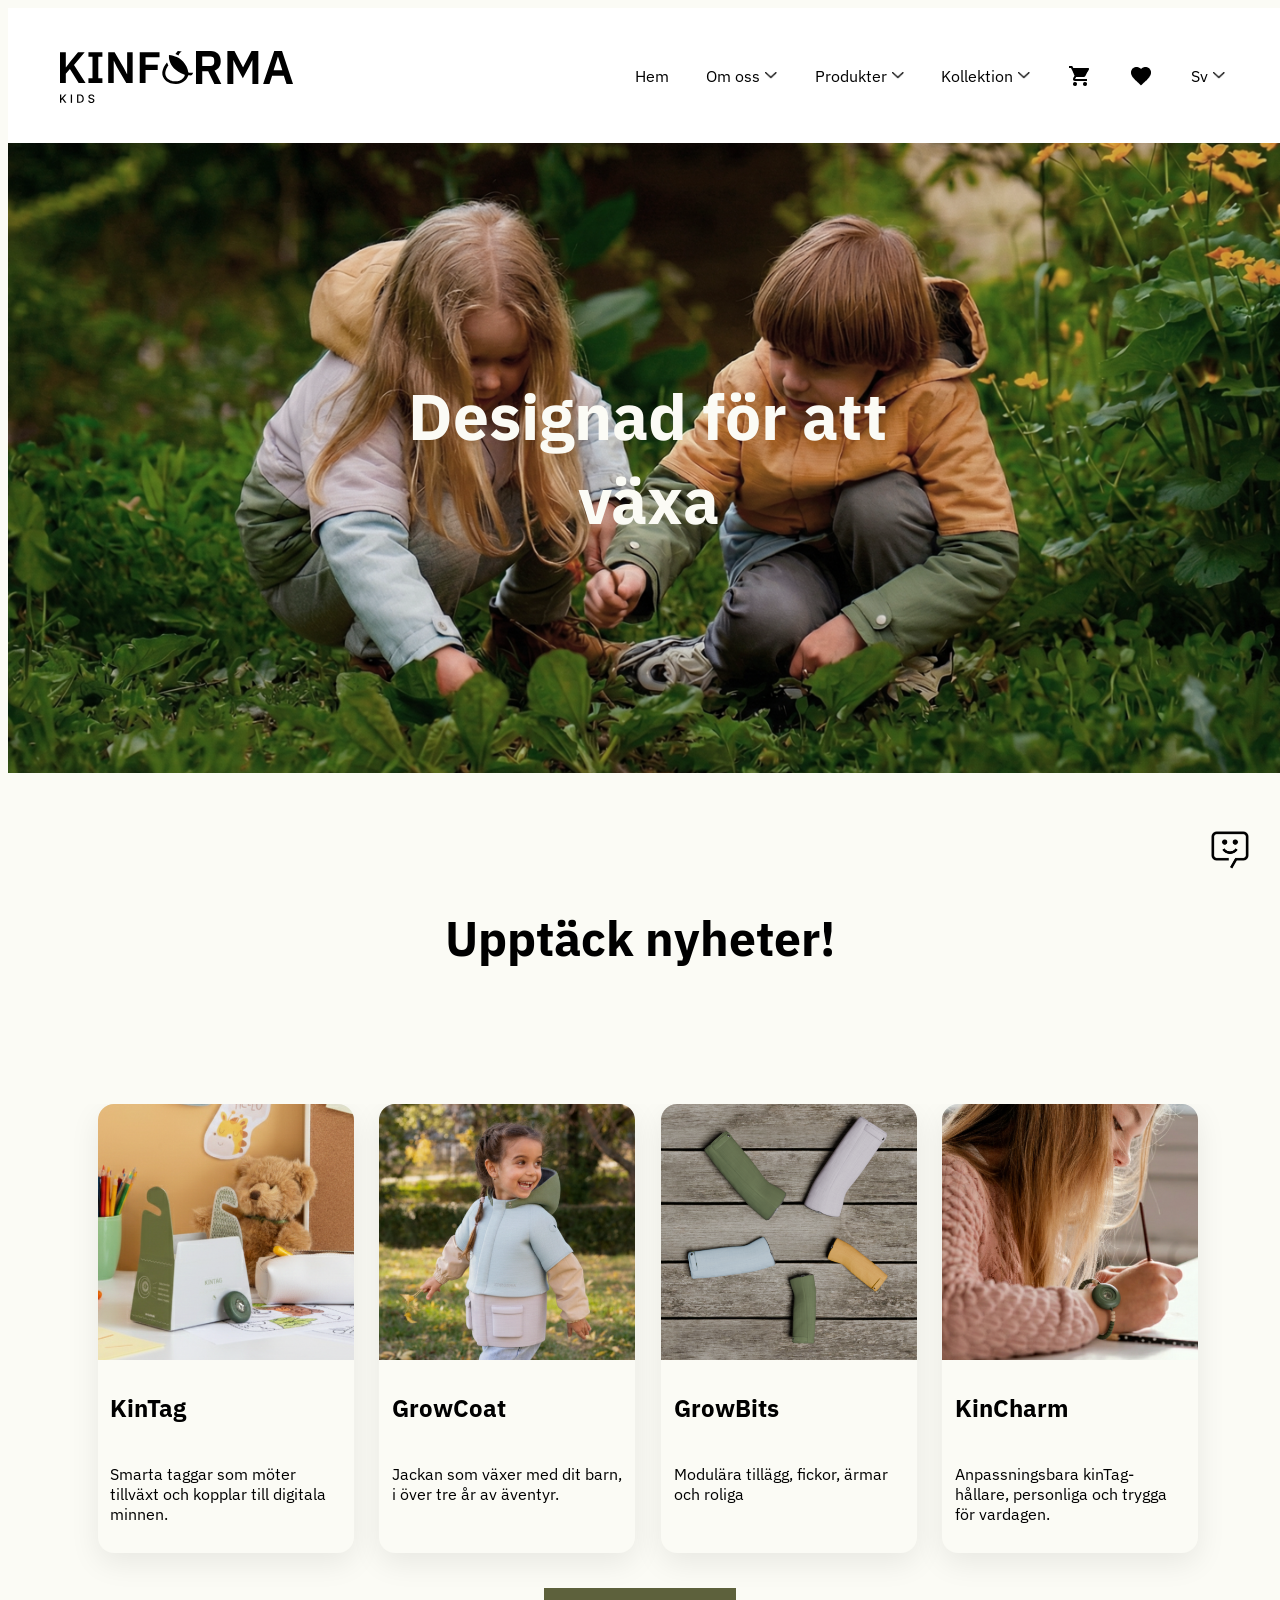
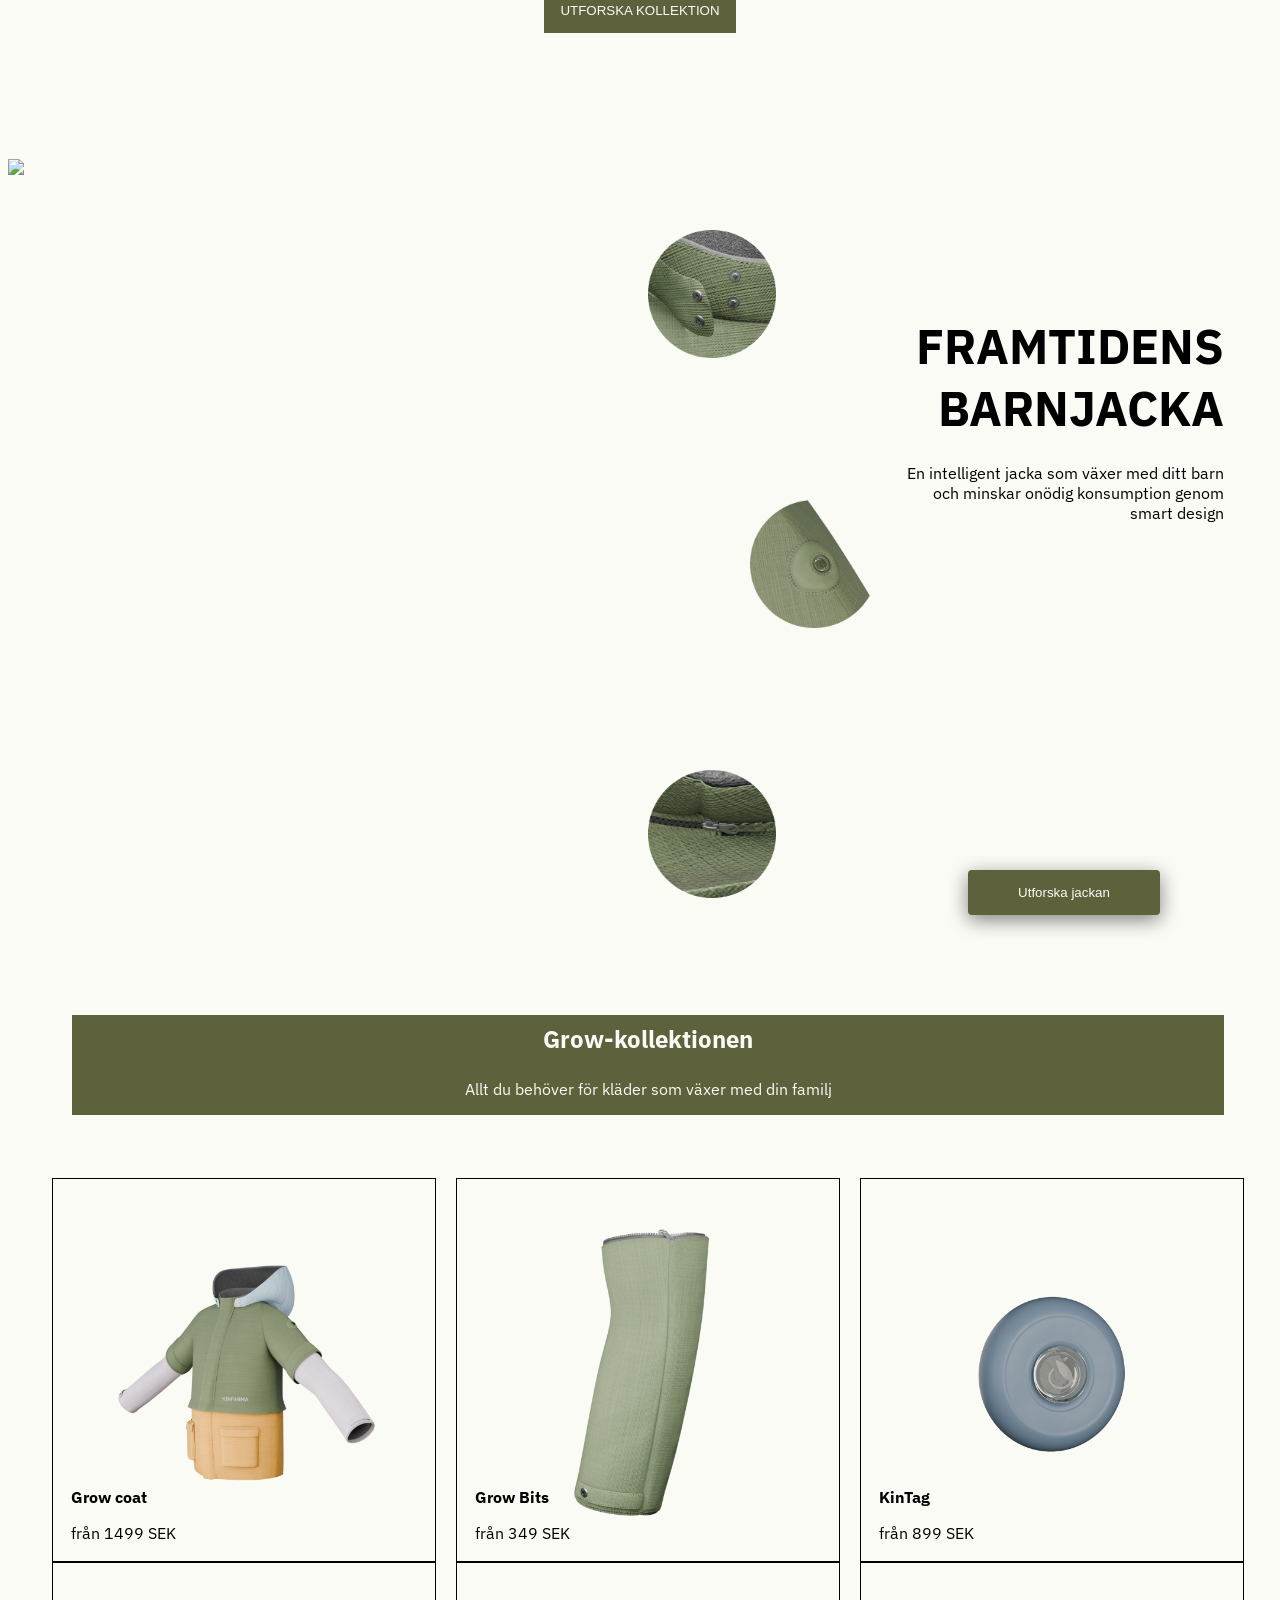
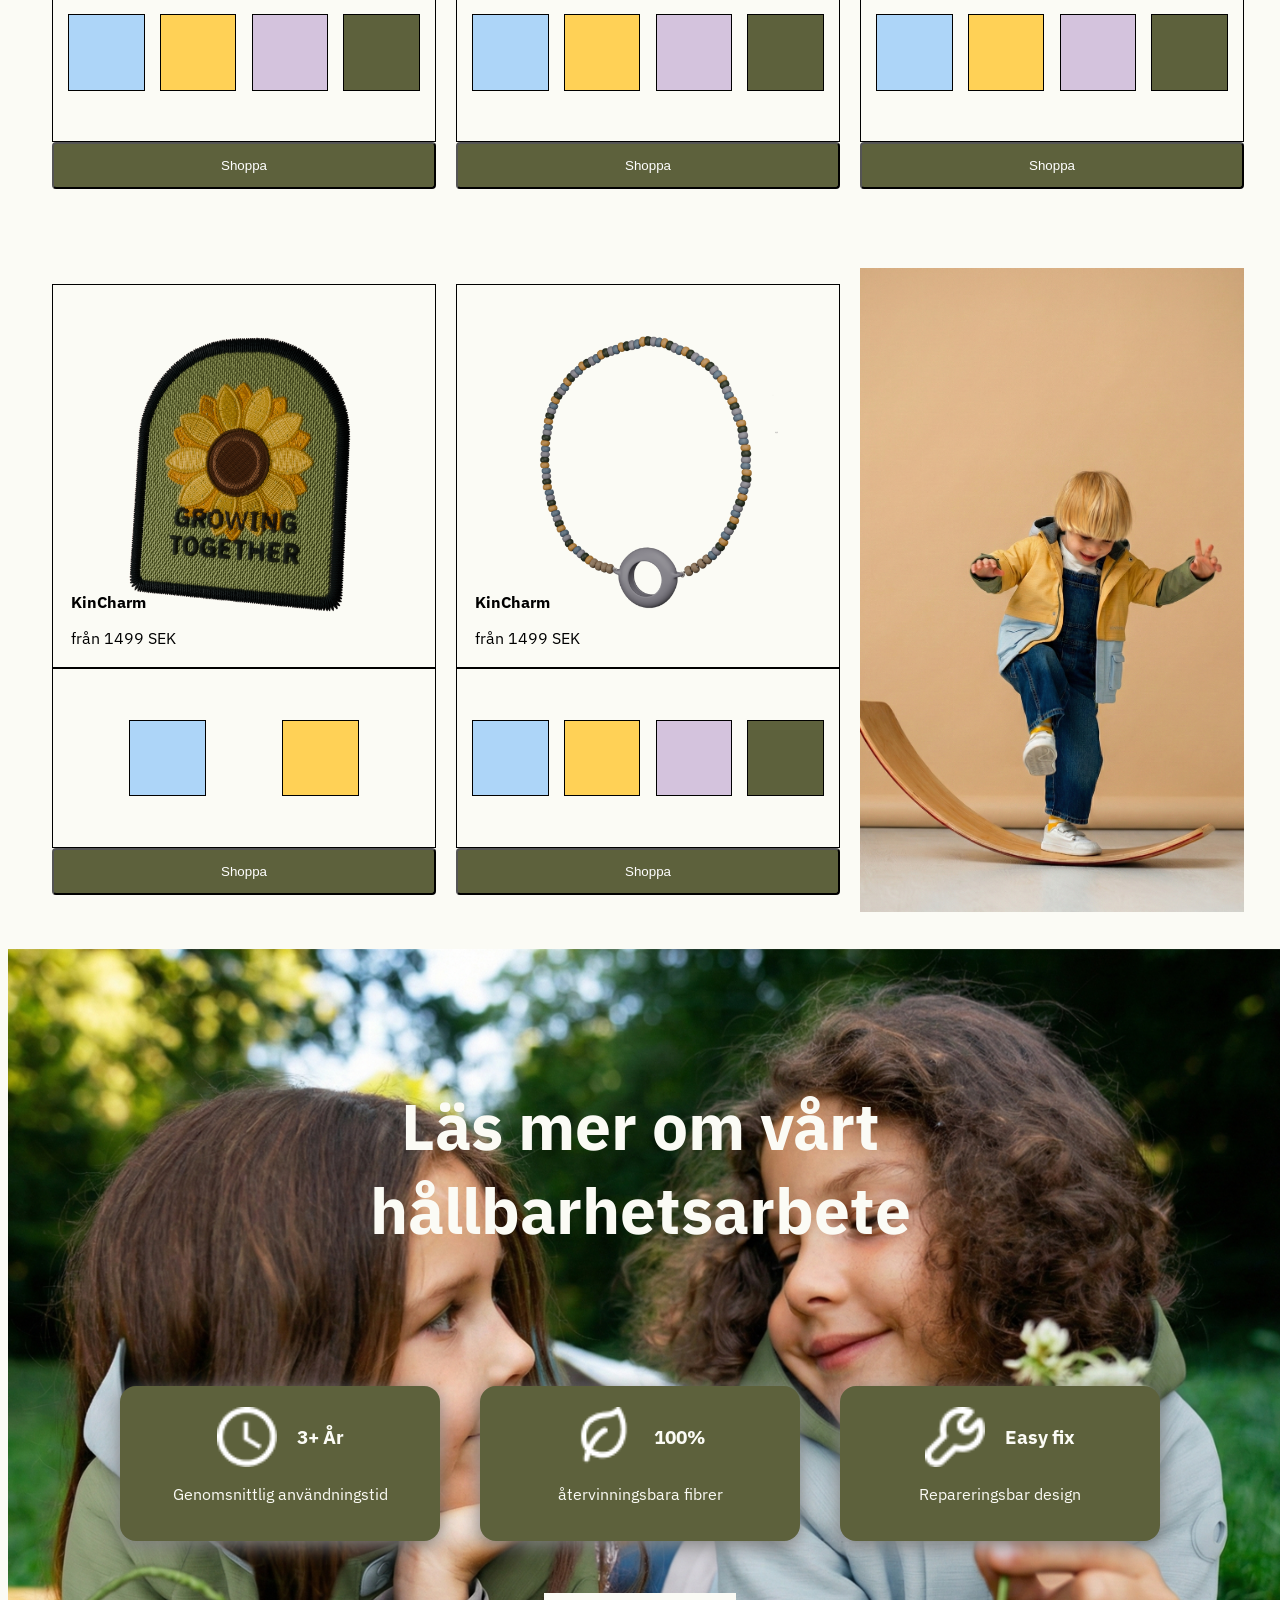
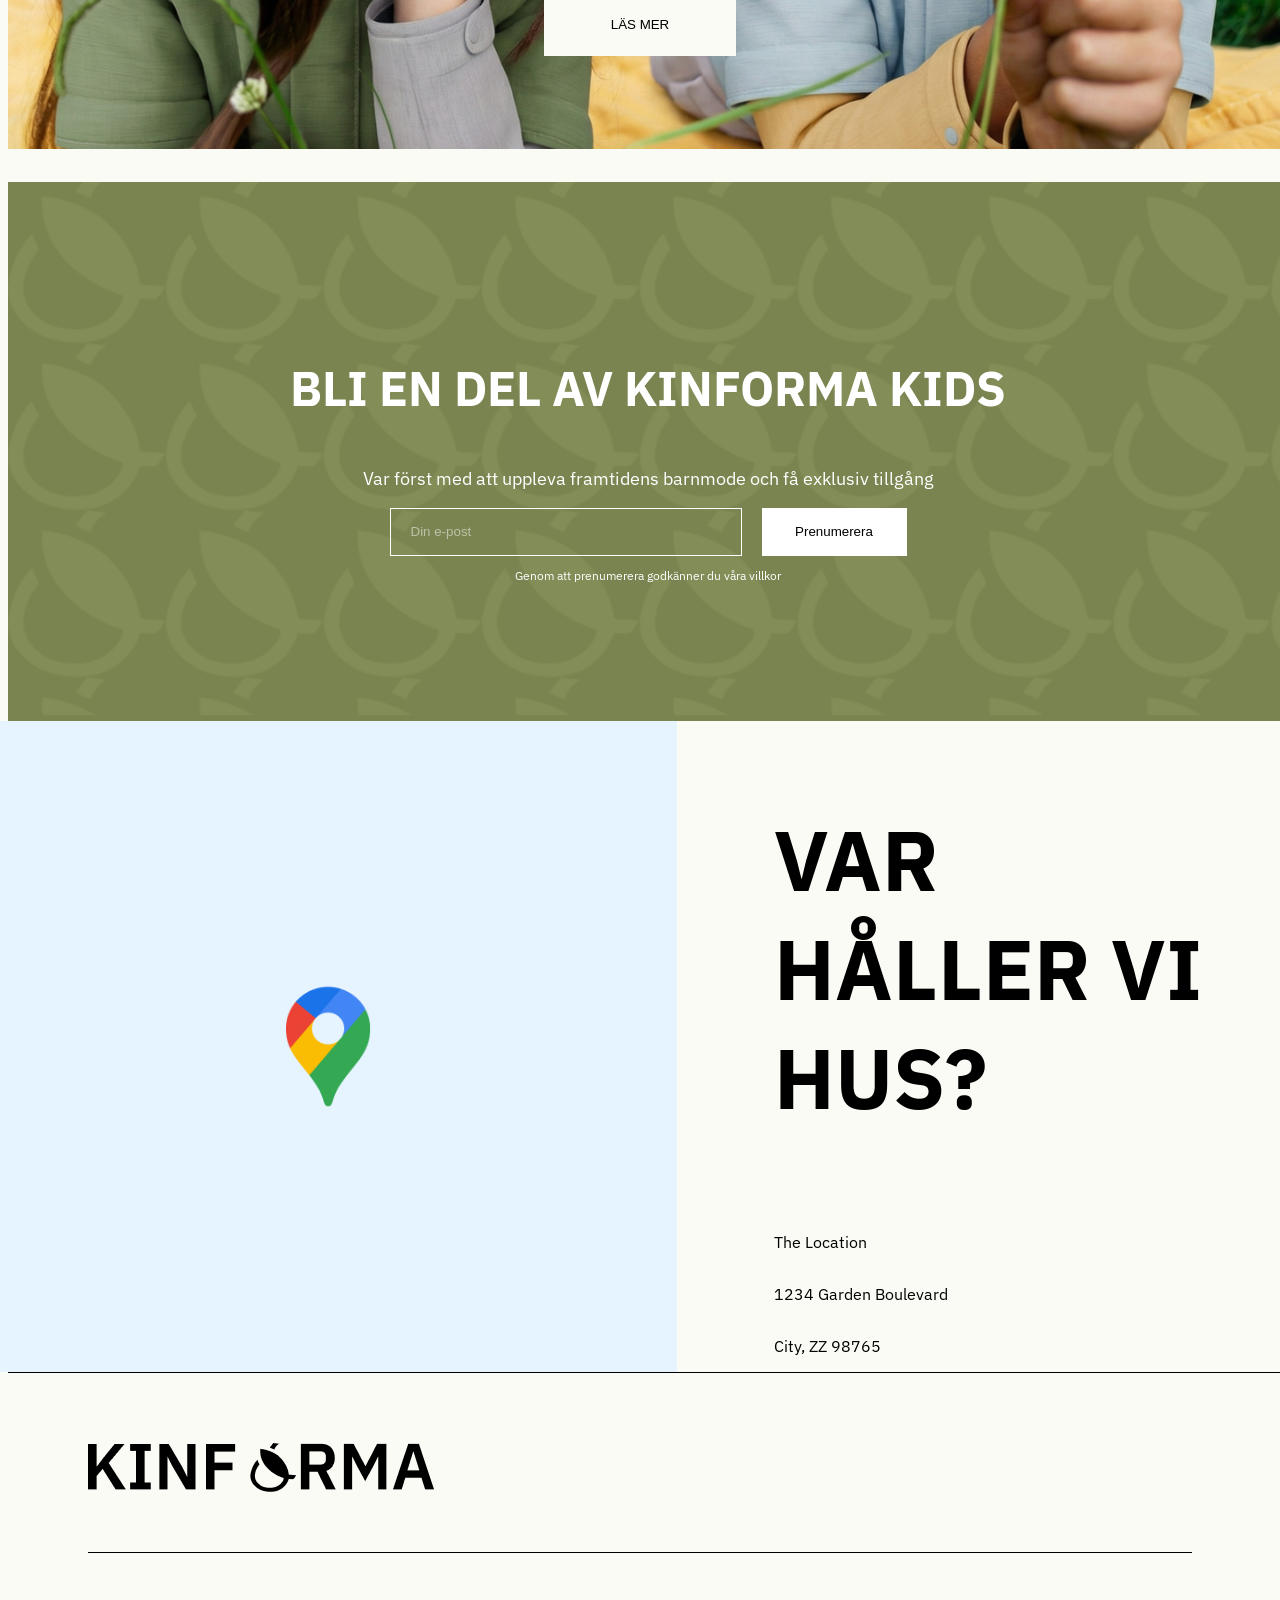
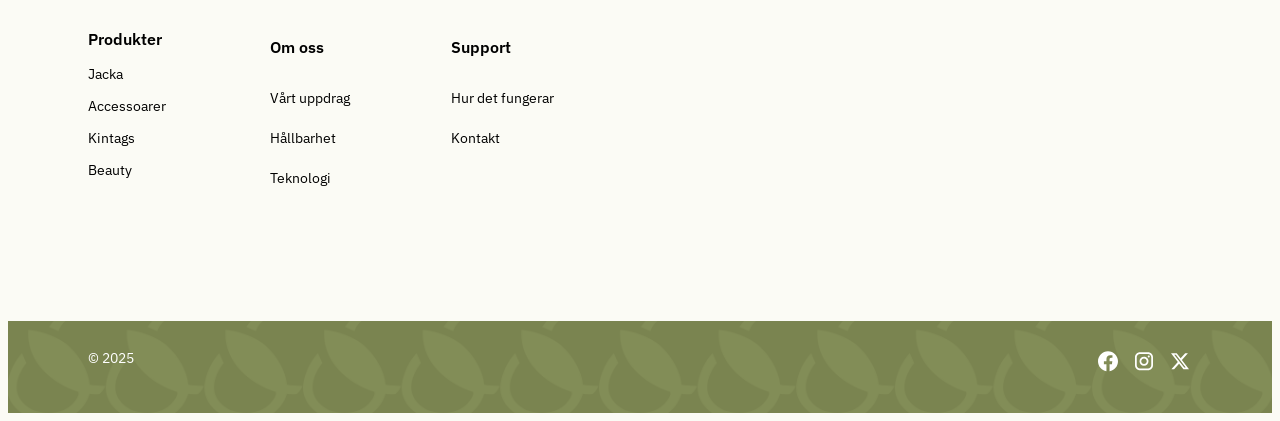
==== index.html @ 0b3bff1e "Moved JavaScript to a separate file + removed unneccessary comments in index file" ====
<!DOCTYPE html>
<html lang="en">
  <head>
    <meta charset="UTF-8" />
    <meta name="viewport" content="width=device-width, initial-scale=1.0" />
    <title>Greybox Layout</title>
    <link rel="stylesheet" href="style.css" />
    <link rel="stylesheet" href="mediaquery.css" />
    <link rel="preconnect" href="https://fonts.googleapis.com/" />
    <link rel="preconnect" href="https://fonts.gstatic.com/" crossorigin />
    <link
      href="https://fonts.googleapis.com/css2?family=IBM+Plex+Sans:ital,wght@0,100..700;1,100..700&family=Michroma&display=swap"
      rel="stylesheet"
    />
  </head>

  <body>
    <main>
      <nav>
        <div class="mobileNavbar">
          <div class="logo">
            <img src="pictures/Frame 42.svg" alt="pear logo" />
          </div>
          <div class="navFlex">
            <img
              src="pictures/material-symbols_menu-rounded.png"
              alt="Hamburger menu"
            />
            <img src="pictures/iconamoon_profile-fill.png" alt="Icon person" />
            <img src="pictures/mdi_cart.png" alt="Cart symbol" />
            <img src="pictures/mdi_heart.png" alt="Heart symbol" />
            <div class="langSelect">
            <p>Sv</p>
              <img
                class="arrow"
                src="pictures/arrow.png"
                alt="drop down menu"
              />
            </div>
          </div>
        </div>

        <div class="desktopNavbar">
          <div class="desktopNavbarLogo">
            <img src="pictures/Group 18.svg" alt="Kinforma logo" />
          </div>

          <div class="desktopNavFlex">
            <p>Hem</p>
            <div class="menuDrop">
              <p>Om oss</p>
              <img
                class="arrow"
                src="pictures/arrow.png"
                alt="drop down menu"
              />
            </div>
            <div class="menuDrop">
              <p>Produkter</p>
              <img
                class="arrow"
                src="pictures/arrow.png"
                alt="drop down menu"
              />
            </div>
            <div class="menuDrop">
              <p>Kollektion</p>
              <img
                class="arrow"
                src="pictures/arrow.png"
                alt="drop down menu"
              />
            </div>
            <img src="pictures/mdi_cart.png" alt="Cart symbol" />
            <img src="pictures/mdi_heart.png" alt="Heart symbol" />
                        <div class="menuDrop">
              <p>Sv</p>
              <img
                class="arrow"
                src="pictures/arrow.png"
                alt="drop down menu"
              />
            </div>
          </div>
        </div>
      </nav>
      <header>
        <img
          class="backgroundHeader"
          src="produkter/herobild_alternativ02_lifestyle.png"
          alt="hero bild med barn"
        />
        <div class="headerText">
          <h2>Designad för att växa</h2>
        </div>
      </header>

      <!-- Chat bot! -->
      <div class="chat-icon" aria-label="Chatta med oss"></div>

      <h2 class="nyheter">Upptäck nyheter!</h2>

      <section class="karusell">
        <div class="cards-wrapper">
          <article class="card">
            <img src="produkter/kintag_nyheter_lifestyle.png" />
            <div class="card-body">
              <h2>KinTag</h2>
              <p>
                Smarta taggar som möter tillväxt och kopplar till digitala
                minnen.
              </p>
            </div>
          </article>

          <article class="card">
            <img src="produkter/growcoat_nyheter_lifestyle.png" />
            <div class="card-body">
              <h2>GrowCoat</h2>
              <p>Jackan som växer med dit barn, i över tre år av äventyr.</p>
            </div>
          </article>

          <article class="card">
            <img src="produkter/growbits_nyheter_lifestyle.png" />
            <div class="card-body">
              <h2>GrowBits</h2>
              <p>Modulära tillägg, fickor, ärmar och roliga</p>
            </div>
          </article>

          <article class="card">
            <img src="produkter/kincharm_nyheter_lifestyle.png" />
            <div class="card-body">
              <h2>KinCharm</h2>
              <p>
                Anpassningsbara kinTag-hållare, personliga och trygga för
                vardagen.
              </p>
            </div>
          </article>
        </div>

        <div class="headerButtons">
          <button class="hero-knapp">UTFORSKA KOLLEKTION</button>
        </div>

      </section>

      <div class="textJackaMobile">
        <h2 class="jackaHeaderMobile">FRAMTIDENS BARNJACKA</h2>
        <p>
          En intelligent jacka som växer med ditt barn och minskar onödig
          konsumption genom smart design
        </p>
      </div>

      <section class="sectionJacka">
        <div class="textJackaDesktop">
          <h2 class="jackaHeaderDesktop">FRAMTIDENS BARNJACKA</h2>
          <p>
            En intelligent jacka som växer med ditt barn och minskar onödig
            konsumption genom smart design
          </p>
        </div>
        <img class="greyJacket" src="produkter/produktbild_jacka_snurr.gif" />
        <img class="jacketDot item1" src="produkter/hood_buttons_detaljbild.png" />
        <img class="jacketDot item2" src="produkter/kintag_holder_detaljbild.png" />
        <img class="jacketDot item3" src="produkter/hood_zip_detaljbild.png" />
        <button>Utforska jackan</button>
      </section>

      <section class="sectionTextProduktvisning">
        <div class="divTextProduktvisning">
          <h2>Grow-kollektionen</h2>
          <p>Allt du behöver för kläder som växer med din familj</p>
        </div>
      </section>

      <section class="produktvisning">
              <article class="productCard">
        <div class="productCardBorder">
          <img src="produkter/produktbild_jacka_4.png" alt="Grow coat" />
          <div class="produktText">
            <h3>Grow coat</h3>
            <p>från 1499 SEK</p>
          </div>
        </div>

        <div class="configBox coatConfig">
          <div
            class="colorBox coatConfigRed"
            data-image="produkter/produktbild_jacka_2.png"
          ></div>

          <div
            class="colorBox coatConfigYellow"
            data-image="produkter/produktbild_jacka_3.png"
          ></div>

          <div
            class="colorBox coatConfigGreen"
            data-image="produkter/produktbild_jacka_1.png"
          ></div>

          <div
            class="colorBox coatConfigBlue"
            data-image="produkter/produktbild_jacka_4.png"
          ></div>
        </div>

        <button>Shoppa</button>
      </article>
       </article>
      <article class="productCard">
        <div class="productCardBorder">
          <img src="produkter/produktbild_growbits1.png" alt="Growbits" />
          <div class="produktText">
            <h3>Grow Bits</h3>
            <p>från 349 SEK</p>
          </div>
        </div>

        <div class="configBox coatConfig">
          <div
            class="colorBox coatConfigRed"
            data-image="produkter/produktbild_growbits2.png"
          ></div>

          <div
            class="colorBox coatConfigYellow"
            data-image="produkter/produktbild_growbits3.png"
          ></div>

          <div
            class="colorBox coatConfigGreen"
            data-image="produkter/produktbild_growbits4.png"
          ></div>

          <div
            class="colorBox coatConfigBlue"
            data-image="produkter/produktbild_growbits1.png"
          ></div>
        </div>

        <button>Shoppa</button>
      </article>
      <article class="productCard">
        <div class="productCardBorder">
          <img src="produkter/produktbild_kintag_2.png" alt="KinCharm" />
          <div class="produktText">
            <h3>KinTag</h3>
            <p>från 899 SEK</p>
          </div>
        </div>
        
        <div class="configBox charmConfig">
          <div
          class="colorBox charmConfigRed"
          data-image="produkter/produktbild_kintag_2.png"
          ></div>
          
          <div
          class="colorBox charmConfigYellow"
          data-image="produkter/produktbild_kintag_3.png"
          ></div>
          
          <div
          class="colorBox charmConfigGreen"
          data-image="produkter/produktbild_kintag_1.png"
          ></div>
          
          <div
          class="colorBox charmConfigBlue"
          data-image="produkter/produktbild_kincharm_4.png"
          ></div>
        </div>
        <button>Shoppa</button>
      </article>

            <article class="productCard">
  <div class="productCardBorder">
    <img src="produkter/produktibld_patch_2.png" alt="PATCHES" />
    <div class="produktText">
      <h3>KinCharm</h3>
      <p>från 1499 SEK</p>
    </div>
  </div>

  <div class="configBox charmConfig">
    <div
      class="colorBox charmConfigRed"
      data-image="produkter/produktibld_patch_2.png"
    ></div>

    <div
      class="colorBox charmConfigYellow"
      data-image="produkter/produktibld_patch_1.png"
    ></div>
  </div>
  <button>Shoppa</button>
</article>

      <article class="productCard">
  <div class="productCardBorder">
    <img src="produkter/produktbild_kincharm_1.png" alt="KinCharm" />
    <div class="produktText">
      <h3>KinCharm</h3>
      <p>från 1499 SEK</p>
    </div>
  </div>

  <div class="configBox charmConfig">
    <div
      class="colorBox charmConfigRed"
      data-image="produkter/produktbild_kincharm_1.png"
    ></div>

    <div
      class="colorBox charmConfigYellow"
      data-image="produkter/produktbild_kincharm_2.png"
    ></div>

    <div
      class="colorBox charmConfigGreen"
      data-image="produkter/produktbild_kincharm_3.png"
    ></div>

    <div
      class="colorBox charmConfigBlue"
      data-image="produkter/produktbild_kincharm_4.png"
    ></div>
  </div>
  <button>Shoppa</button>
</article>
<article class="bildspel">
  <img class="bildspelImage" src="produkter/Studiobild_alternativ02_jacka.png" alt="Pojke med jacka" />
  <!-- För bildspel! -->
</article>
      </section>

      <section class="recycle">
        <img class="recycleBackground" src="produkter/herobild_alternativ03_lifestyle.png" alt ="2 flickor med jackor" />

        <h2 class="recycleHeader">Läs mer om vårt<br />hållbarhetsarbete</h2>
      
        <div class="argumentDesktop">
          <article class="argument">
            <div>
              <div class="miniIcon">
                <img src="pictures/klocka-vit.png" alt="klocka" />
              </div>
              <h3>3+ År</h3>
            </div>
            <p>Genomsnittlig användningstid</p>
          </article>

          <article class="argument">
            <div>
              <div class="miniIcon">
                <img src="pictures/leaf-vit.png" alt="blad" />
              </div>
              <h3>100%</h3>
            </div>
            <p>återvinningsbara fibrer</p>
          </article>

          <article class="argument">
            <div>
              <div class="miniIcon">
                <img src="pictures/skiftnyckel-vit.png" alt="skiftnyckel" />
              </div>
              <h3>Easy fix</h3>
            </div>
            <p>Repareringsbar design</p>
          </article>
        </div>

        <button class="readMore"><span>LÄS MER</span></button>
      </section>

      <section class="newsletter">
        <h3>BLI EN DEL AV KINFORMA KIDS</h3>
        <p class="newsletterTopText">
          Var först med att uppleva framtidens barnmode och få exklusiv tillgång
        </p>
        <div class="signUp">
          <input id="signUpBox" placeholder="Din e-post" />
          <button>Prenumerera</button>
        </div>
        <p class="newsletterBottomText">Genom att prenumerera godkänner du våra villkor</p>
      </section>

      <section class="location">
        <div class="textLocation">
          <h3>VAR HÅLLER VI HUS?</h3>
          <p>The Location</p>
          <p>1234 Garden Boulevard</p>
          <p>City, ZZ 98765</p>
        </div>
        <div class="imgLocation">
          <img class="mapMobile" src="pictures/newMapMobile.png" alt="Google Location" />
          <img class="mapDesktop" src="pictures/newMapDesktop.png" alt="Google Location" />
        </div>
      </section>

      <footer>
        <div class="footerTopBorder"></div>
        <img
          class="footerLogoDesktop"
          src="pictures/Group 17.png"
          alt="logotyp desktop"
        />
        <img
          class="footerLogoMobile"
          src="pictures/Group 11.svg"
          alt="logotyp mobile"
        />
        <div class="footerBorders">
          <div class="footerTextWall">
            <div class="footerProdukter">
              <p class="footerBold">Produkter</p>
              <p class="footerThin">Jacka</p>
              <p class="footerThin">Accessoarer</p>
              <p class="footerThin">Kintags</p>
              <p class="footerThin">Beauty</p>
            </div>
            <div class="footerOmOss">
              <p class="footerBold">Om oss</p>
              <p class="footerThin">Vårt uppdrag</p>
              <p class="footerThin">Hållbarhet</p>
              <p class="footerThin">Teknologi</p>
            </div>
            <div class="footerSupport">
              <p class="footerBold">Support</p>
              <p class="footerThin">Hur det fungerar</p>
              <p class="footerThin">Kontakt</p>
            </div>
          </div>
        </div>
        <div class="footerBottomElements">
          <p class="footerThin">© 2025</p>
          <img
            class="footerSocialsDesktop"
            src="pictures/Social Links desktop.svg"
            alt="social links desktop"
          />
          <img
            class="footerSocialsMobile"
            src="pictures/Social Links mobile.svg"
            alt="social links mobile"
          />
        </div>
      </footer>
    </main>
    <script src="script.js"></script>
  </body>
</html>
---- style.css ----
:root {
  --background-color: #fbfbf5;
  --secondcolorgreen: #5d613c;
  --color-lightblue: #add5f8;
  --color-yellow: #ffd156;
  --color-lavender: #d4c3dd;
  --color-armygreen: #5d613c;
}

* {
  box-sizing: border-box;
}

body {
  background-color: #fbfbf5;
  font-family: "IBM Plex Sans", sans-serif;
}

main {
  position: relative;
}

/* NAVBAR */
nav {
  position: sticky;
  top: 0;
  z-index: 999;
}

.mobileNavbar {
  background-color: white;
  height: 100px;
  width: 100vw;
  display: flex;
  justify-content: space-around;
  align-items: center;
  padding-left: 5%;
  padding-right: 5%;
  z-index: 100;
}

.desktopNavbar {
  display: none;
}

.logo {
  width: 20vw;
  display: flex;
  align-items: center;
  justify-content: start;
}

.navFlex {
  background-color: lightgrey;
  display: flex;
  justify-content: space-evenly;
  align-items: center;
  gap: 18px;
  width: 80vw;
  height: 7vh;
  border-radius: 40px;
  padding-left: 40px;
  padding-right: 40px;
}

.navFlex img {
  height: 20px;
  width: 20px;
}

.navFlex .arrow {
  height: 8px;
  width: 12px;
}

.langSelect {
  display: flex;
  flex-direction: row;
}

.langSelect img {
  margin-top: 22px;
  margin-left: 8px;
}

/* HEADER SECTION */
header {
  position: relative;
  display: flex;
  justify-content: center;
  align-items: center;
  width: 100vw;
  height: 630px;
}

.backgroundHeader {
  width: 100%;
  height: 100%;
  object-fit: cover;
  position: relative;
}

.headerText {
  position: absolute;
  top: 50%;
  left: 50%;
  display: flex;
  flex-direction: column;
  align-items: center;
  transform: translate(-50%, -50%);
}

header h2 {
  font-weight: 900;
  text-align: center;
  z-index: 2;
  font-size: 4rem;
  margin: 7%;
  color: #fbfbf5;
}

.headerP {
  display: none;
  color: #fbfbf5;
}

.headerButtons {
  display: none;
}

/* ----- CHAT BOT ------ */
.chat-icon {
  position: fixed;
  bottom: 20px;
  right: 20px;
  width: 60px;
  height: 60px;
  cursor: pointer;
  z-index: 1000;
  transition: transform 0.2s ease;
  background-color: var(--background-color);
  border-radius: 50%;
  background-image: url("pictures/chat-bot.png");
  background-repeat: no-repeat;
  background-position: center;
  background-size: 70%;
}

/* KARUSELL */
h2.nyheter {
  text-align: center;
  font-size: 3rem;
  margin-top: 10%;
  margin-bottom: 10%;
}

.cards-wrapper {
  display: flex;
  gap: 16px;
  overflow-x: auto;
  padding: 24px;
  margin-top: 10%;
  scroll-snap-type: x mandatory;
}

.card {
  min-width: 80vw;
  background-color: var(--background-color);
  border-radius: 16px;
  box-shadow: 0 8px 24px rgba(0, 0, 0, 0.06);
  overflow: hidden;
  scroll-snap-align: center;
  border: none;
  box-shadow: 0 10px 30px rgba(0, 0, 0, 0.08);
  margin-bottom: 3%;
}

.card img {
  width: 80vw;
  aspect-ratio: 1;
  object-fit: cover;
}

.card h2 {
  padding-left: 5%;
}

.card p {
  padding: 5%;
}

/* SECTION: Jackan */
.textJackaMobile {
  width: 100vw;
  text-align: center;
}

.jackaHeaderMobile {
  font-size: 2rem;
  margin-bottom: 0;
}

.sectionJacka {
  background-color: var(--background-color);
  width: 100vw;
  height: 60vh;
  position: relative;
  margin-top: 10%;
  margin-bottom: 20%;
  overflow: hidden;
}

.greyJacket {
  position: absolute;
  top: 0%;
  left: 0%;
  width: 200%;
  object-fit: cover;
}

.jacketDot {
  width: 25vw;
  aspect-ratio: 1;
}

.item1 {
  position: absolute;
  top: 75%;
  left: 5%;
  z-index: 5;
}

.item2 {
  position: absolute;
  top: 75%;
  left: 50%;
  transform: translate(-50%, 0%);
}

.item3 {
  position: absolute;
  top: 75%;
  right: 5%;
}

.sectionJacka button {
  position: absolute;
  bottom: 33%;
  right: 6%;
  width: 35vw;
  height: 5vh;
  background-color: var(--secondcolorgreen);
  color: var(--background-color);
  border-radius: 4px;
  border: none;
  box-shadow: 0 5px 19px grey;
}

/* SECTION: Produktvisning */
.sectionTextProduktvisning {
  display: none;
}

section.produktvisning {
  width: 100vw;
  display: flex;
  flex-direction: column;
  align-items: center;
}

.productCard {
  width: 90vw;
  height: auto;
  position: relative;
}

.productCardBorder {
  border: 1px solid black;
}

.productCard img {
  width: 80%;
  aspect-ratio: 1;
  margin: 0 auto;
  display: block;
  object-fit: contain;
  border-radius: 16px;
  margin-bottom: 10%;
}

.produktText {
  position: absolute;
  top: 45%;
  left: 5%;
}

.productCard h3 {
  font-size: 1rem;
  margin-bottom: 10%;
}

.configBox {
  border: 1px solid black;
  height: 20vh;
  display: flex;
  justify-content: space-evenly;
  align-items: center;
}

.colorBox {
  width: 20%;
  aspect-ratio: 1;
  border: 1px solid black;
  gap: 10px;
}

.bildspel {
  width: 30vw;
  aspect-ratio: 3/4;
  margin-bottom: 2.6%;
}

.bildspelImage {
  width: 100%;
  height: auto;
  object-fit: cover;
}

/* Color configurator */
.coatConfigRed,
.charmConfigRed,
.bitsConfigRed,
.tagConfigRed,
.patchesConfigRed {
  background-color: var(--color-lightblue);
}

.coatConfigYellow,
.charmConfigYellow,
.bitsConfigYellow,
.tagConfigYellow,
.patchesConfigYellow {
  background-color: var(--color-yellow);
}

.coatConfigGreen,
.charmConfigGreen,
.bitsConfigGreen,
.tagConfigGreen,
.patchesConfigGreen {
  background-color: var(--color-lavender);
}

.coatConfigBlue,
.charmConfigBlue,
.bitsConfigBlue,
.tagConfigBlue,
.patchesConfigBlue {
  background-color: var(--secondcolorgreen);
}

.productCard button {
  background-color: var(--color-armygreen);
  text-align: center;
  width: 100%;
  height: 47px;
  border-radius: 4px;
  color: white;
  margin-bottom: 10%;
}

.greyBox {
  display: none;
}

.karusell {
  margin-bottom: 15%;
}

section.kintagAnimation {
  display: flex;
  justify-content: center;
}

.kintagAnimation img {
  max-width: 100vw;
}

/* Section: Hållbarhet */
.recycle {
  width: 100%;
  height: 100%;
  display: flex;
  flex-direction: column;
  align-items: center;
  margin-bottom: 10%;
  position: relative;
}

.recycleBackground {
  display: none;
  position: absolute;
  top: 0;
  left: 0;
  width: 100vw;
  object-fit: cover;
  z-index: 1;
}

.recycleHeader {
  text-align: center;
  margin-bottom: 10%;
  z-index: 3;
}

.argument {
  width: 90vw;
  border-radius: 16px;
  box-shadow: 0 5px 19px grey;
  display: flex;
  flex-direction: column;
  justify-content: center;
  padding-top: 5%;
  padding-left: 10%;
  margin-bottom: 10%;
  background-color: var(--secondcolorgreen);
  color: var(--background-color);
  z-index: 3;
}

.argument div {
  display: flex;
  flex-direction: row;
  gap: 20px;
}

.miniIcon {
  width: 60px;
  height: 60px;
}

.miniIcon img {
  width: 100%;
  height: auto;
}

.readMore {
  display: flex;
  justify-content: center;
  align-items: center;
  border: 2px solid black;
  width: 30vw;
  height: 5vh;
  background-color: var(--background-color);
  z-index: 2;
}

/* SECTION: Newsletter */
.newsletter {
  background: url("/pictures/Frame 92.png");
  background-size: cover;
  width: 100vw;
  height: auto;
  background-color: grey;
  padding: 10%;
}

.newsletter h3 {
  font-size: 18px;
  text-align: center;
  font-weight: 700;
  color: white;
  text-align: center;
}

.newsletter p {
  color: white;
  text-align: center;
  font-weight: 400;
}

.newsletter .newsletterTopText {
  font-size: 12px;
}

.newsletter .newsletterBottomText {
  font-size: 11px;
}

.newsletter button {
  width: 96px;
  height: 28px;
  box-shadow: none;
  border-radius: 0;
  border: none;
  background-color: white;

  appearance: none;
  -webkit-appearance: none;
  -moz-appearance: none;
}

.signUp {
  width: 100%;
  display: flex;
  gap: 20px;
  justify-content: center;
}

#signUpBox {
  background-color: transparent;
  border: 1px solid white;
  color: white;
  width: 202px;
  height: 28px;
}

::placeholder {
  color: white;
  opacity: 0.5;
}

input {
  padding-left: 5px;
}

/* SECTION: Location */
section.location {
  margin: 10%;
}

.location h3 {
  font-size: 2rem;
}

.imgLocation {
  width: 100%;
  aspect-ratio: 1;
  display: flex;
  justify-content: center;
  object-fit: cover;
}

/* FOOTER */
.footerLogoDesktop {
  display: none;
}

.footerLogoMobile {
  display: block;
  width: 103.9px;
  height: 16.46px;
}

.footerSocialsDesktop {
  display: none;
}

.footerSocialsMobile {
  display: block;
  order: -1;
  width: 54.85px;
  padding-bottom: 10px;
  margin-top: -15px;
}

.footerProdukter {
  display: none;
}

.footerLogoDesktop {
  display: none;
}

.footerLogoMobile {
  display: block;
  width: 103.9px;
  height: 16.46px;
}

.footerSocialsDesktop {
  display: none;
}

.footerSocialsMobile {
  display: block;
  order: -1;
  width: 54.85px;
  padding-bottom: 10px;
  margin-top: -15px;
}

.footerProdukter {
  display: none;
}

footer {
  margin-left: 20px;
  margin-right: 20px;
  margin-bottom: 5px;
}

.footerTopBorder {
  border-top: 1px solid black;
  width: 100vw;
  padding-top: 70px;
  margin-left: -80px;
  display: none;
}

.footerBorders {
  border-top: 1px solid black;
  margin-top: 30px;
}

.footerBold {
  font-size: 16px;
  font-weight: 600;
}

.footerThin {
  font-size: 14px;
  font-weight: 400;
}

.footerTextWall {
  display: flex;
  flex-direction: column;
  gap: 32px;
  margin-top: 60px;
  margin-bottom: 120px;
}

.footerProdukter {
  width: 149.67px;
}

.footerOmOss {
  width: 149.67px;
  margin-top: -40px;
}

.footerOmOss p {
  padding-top: 0px;
  padding-bottom: 0px;
}

.footerOmOss .footerThin {
  margin-top: 6px;
  margin-bottom: 6px;
}

.footerSupport {
  width: 149.67px;
  margin-top: -30px;
  margin-bottom: -60px;
}

.footerSupport p {
  padding-top: 0px;
  padding-bottom: 0px;
}

.footerSupport .footerThin {
  margin-top: 6px;
  margin-bottom: 6px;
}

.footerBottomElements {
  color: white;
  background: url("/pictures/Frame 91.png");
  background-size: cover;
  display: flex;
  flex-direction: column;
  justify-content: space-between;
  padding-top: 28px;
  padding-bottom: 20px;
  margin-left: -20px;
  margin-right: -20px;
}

.footerBottomElements .footerThin {
  font-size: 8px;
  font-weight: 400;
  margin: 0px;
  padding: 0px;
  padding-left: 20px;
}

.footerBottomElements img {
  padding-left: 20px;
}

.textLocation h3 {
  font-size: 32px;
}

.mapMobile {
  display: block;
}

.mapDesktop {
  display: none;
}
---- mediaquery.css ----
@media (min-width: 768px) {
  .kintagAnimation img {
    max-width: 100vw;
  }
}

@media (min-width: 900px) {
  /* NAVBAR */
  .mobileNavbar {
    display: none;
  }

  .desktopNavbar {
    background-color: white;
    height: 15vh;
    width: 100vw;
    display: flex;
    justify-content: space-around;
    align-items: center;
    padding-right: 5%;
    gap: 110px;
  }

  .desktopNavbarLogo {
    height: 40%;
    /* width: 40%; */
    width: 70%;
    display: flex;
    align-content: center;
    justify-content: start;
  }

  .desktopNavbarLogo img {
    width: 90%;
    height: auto;
    width: auto;
    padding-left: 51.797px;
  }

  .desktopNavFlex {
    width: 80%;
    display: flex;
    justify-content: space-between;
    align-items: center;
    gap: 18px;
  }

  .menuDrop {
    display: flex;
    gap: 5px;
    align-items: center;
  }

  .menuDrop img {
    height: 7px;
    width: 12px;
  }

  /* CHAT-BOT */
  .chat-icon:hover {
    transform: scale(1.1);
  }

  /* HEADER */
  .headerButtons {
    display: flex;
    gap: 40px;
    width: 100%;
    display: flex;
    justify-content: center;
  }

  .hero-knapp {
    color: var(--background-color);
    background-color: var(--secondcolorgreen);
    width: 15vw;
    height: 5vh;
    border: none;
  }

  .cards-wrapper {
    overflow-x: hidden;
    scroll-snap-type: none;
    width: 90vw;
    margin-left: 5vw;
    margin-right: 5vw;
    justify-content: space-evenly;
    gap: 0;
    padding: 0;
  }

  .card {
    scroll-snap-align: none;
    min-width: 20vw;
    width: 20vw;
    height: auto;
  }

  .card img {
    width: 100%;
  }
  .karusell {
    margin-bottom: 10%;
  }

  /* Section: Jackan */
  .sectionJacka {
    margin-bottom: 25%;
    overflow: visible;
    margin-top: 0%;
  }

  .greyJacket {
    overflow: hidden;
    width: 100vw;
    height: auto;
  }

  .jacketDot {
    width: 10vw;
  }

  .item1 {
    top: 25%;
    left: 55%;
    transform: translate(-50%, -50%);
  }

  .item2 {
    top: 75%;
    left: 63%;
    transform: translate(-50%, -50%);
  }

  .item3 {
    top: 125%;
    left: 55%;
    transform: translate(-50%, -50%);
  }

  .sectionJacka button {
    width: 15vw;
    bottom: -40%;
    right: 10%;
  }

  .textJackaMobile {
    display: none;
  }

  .textJackaDesktop {
    position: absolute;
    top: 20%;
    right: 5%;
    width: 25vw;
    text-align: center;
    text-align: end;
    z-index: 5;
  }

  .jackaHeaderDesktop {
    font-size: 3rem;
    margin-bottom: 0;
  }

  /* Section: Produktvisning */
  .sectionTextProduktvisning {
    width: 100vw;
    display: flex;
    justify-content: center;
    margin-bottom: 5%;
  }

  .divTextProduktvisning {
    width: 90%;
    background-color: var(--secondcolorgreen);
    text-align: center;
    color: var(--background-color);
  }

  .divTextProduktvisning h2 {
    margin-top: 0;
    margin-bottom: 0;
  }

  section.produktvisning {
    width: 100vw;
    flex-direction: row;
    justify-content: center;
    flex-wrap: wrap;
    gap: 40px 20px;
  }

  .productCard {
    width: 30%;
    height: 20%;
  }

  .productCard img {
    margin-bottom: 0;
    width: 100%;
    aspect-ratio: 1;
  }
  .greyBox {
    display: inline-block;
    background-color: grey;
    width: 30vw;
    height: 85vh;
  }

  .nextGreyBox {
    width: 100vw;
    height: 60vh;
    background-color: lightblue;
  }

  /* Section: Hållbarhet */
  .recycleHeader {
    color: var(--background-color);
    font-size: 4rem;
    margin-top: 10%;
  }

  .recycleBackground {
    display: block;
  }

  .argumentDesktop {
    display: flex;
    flex-direction: row;
    justify-content: space-around;
    gap: 40px;
  }

  .argument {
    width: 25vw;
    padding-top: 2%;
    padding-bottom: 2%;
    padding-left: 0;
    align-items: center;
    margin-bottom: 5%;
  }

  .readMore {
    width: 15vw;
    height: 7vh;
    border: none;
  }

  /* Section: Location */
  section.location {
    margin: 0;
  }

  .location {
    display: flex;
    flex-direction: row-reverse;
  }

  .imgLocation {
    width: 50vw;
    aspect-ratio: 1;
  }

  .textLocation {
    display: flex;
    flex-direction: column;
    justify-content: center;
    width: 50vw;
    aspect-ratio: 1;
    margin-left: 10%;
  }
  .textLocation h3 {
    font-size: 84px;
  }

  /* Footer */
  .footerLogoDesktop {
    display: block;
  }

  .footerLogoMobile {
    display: none;
  }

  .footerSocialsDesktop {
    display: block;
  }

  .footerSocialsMobile {
    display: none;
  }

  .footerProdukter {
    display: block;
  }

  .footerTopBorder {
    display: block;
  }

  footer {
    margin-left: 80px;
    margin-right: 80px;
  }

  .footerBorders {
    margin-top: 60px;
  }

  .footerBottomElements {
    padding-bottom: 40px;
    margin-left: -80px;
    margin-right: -80px;
  }

  .footerBottomElements .footerThin {
    font-size: 14px;
    font-weight: 400;
    margin: 0px;
    padding: 0px;
    padding-left: 80px;
  }

  .footerBottomElements img {
    padding-right: 80px;
  }

  .footerProdukter h1,
  h2 {
    padding-top: 8px;
    padding-bottom: 8px;
  }

  .footerOmOss p {
    padding-top: 8px;
    padding-bottom: 8px;
  }

  .footerSupport {
    margin-top: 0px;
  }

  .footerSupport p {
    padding-top: 8px;
    padding-bottom: 8px;
  }

  .footerOmOss {
    margin-top: 0px;
  }

  .footerTextWall {
    flex-direction: row;
  }

  .footerBottomElements {
    flex-direction: row;
  }

  .newsletter h3 {
    font-size: 3rem;
  }

  .newsletter .newsletterTopText {
    font-size: 18px;
  }

  .newsletter .newsletterBottomText {
    font-size: 12px;
  }

  .newsletter button {
    width: 145px;
    height: 48px;
  }

  #signUpBox {
    width: 352px;
    height: 48px;
  }

  input {
    padding-left: 20px;
  }

  .mapMobile {
    display: none;
  }

  .mapDesktop {
    display: block;
  }
}
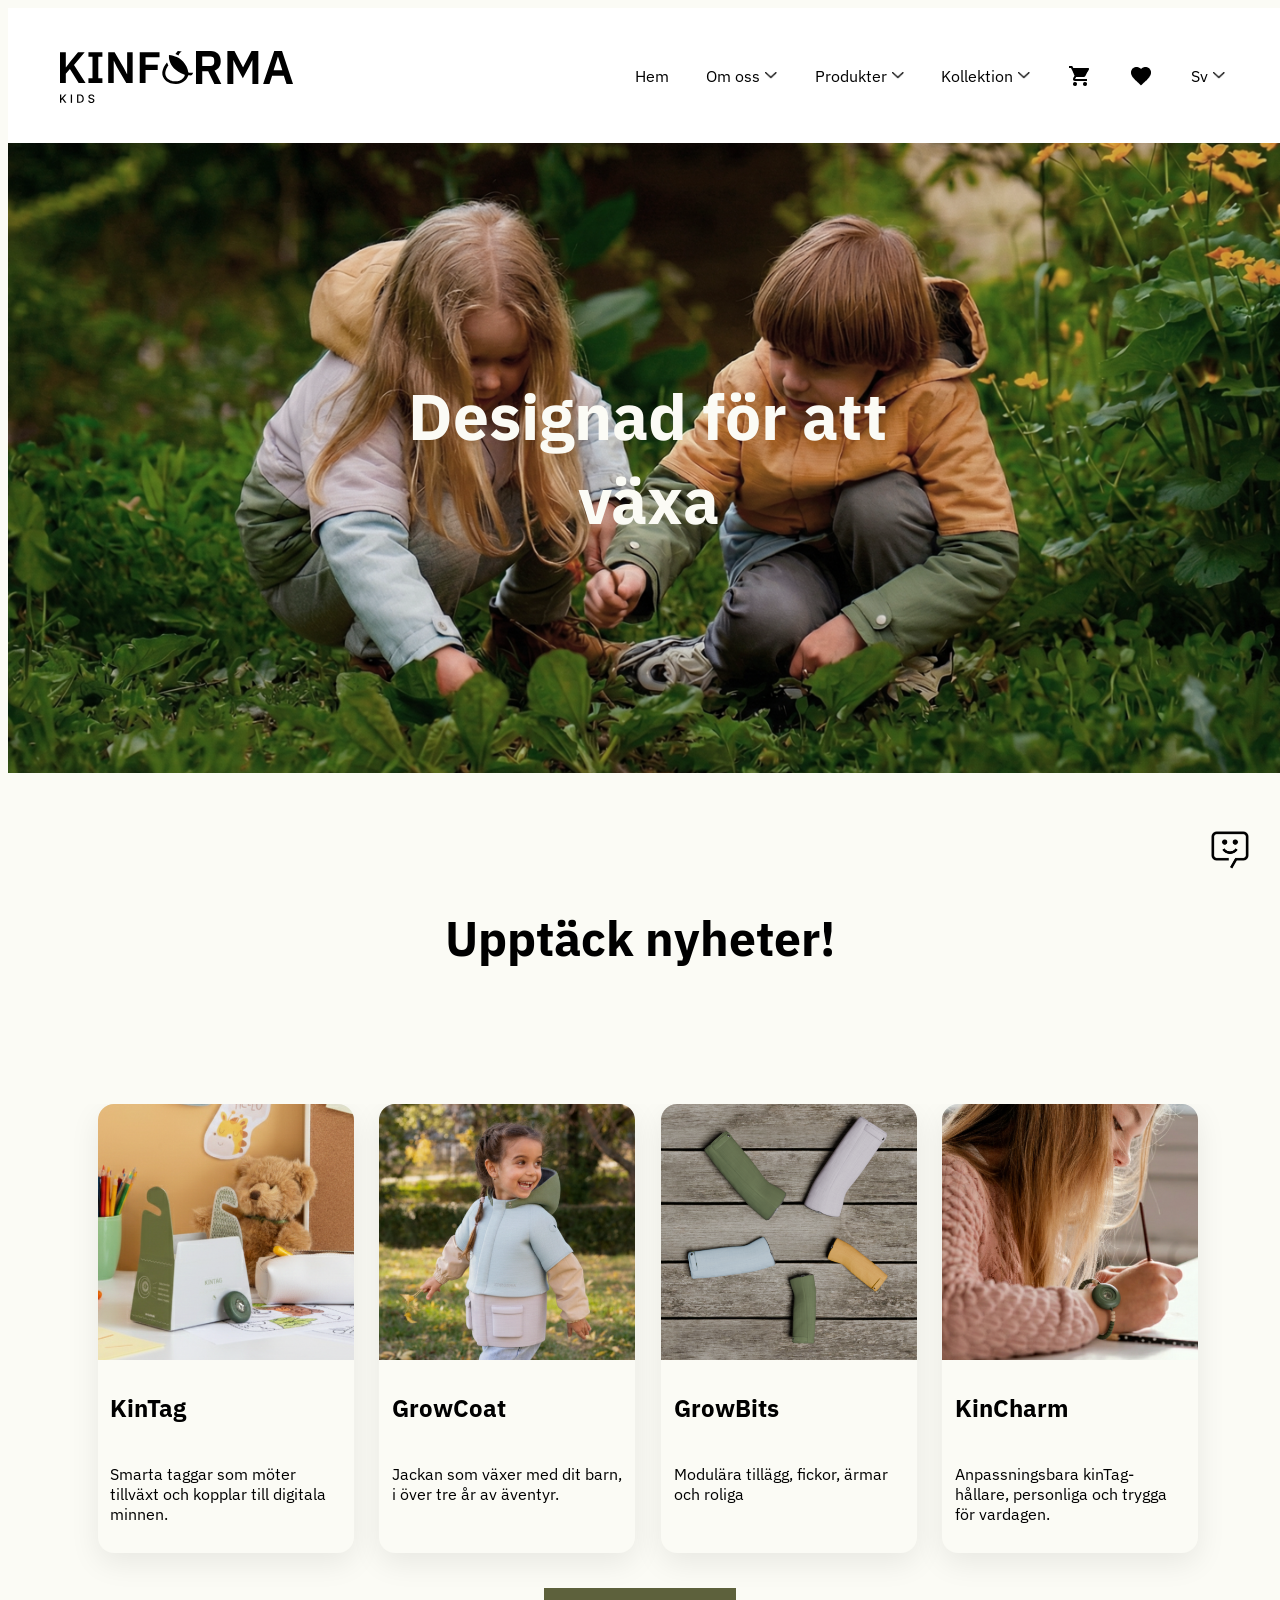
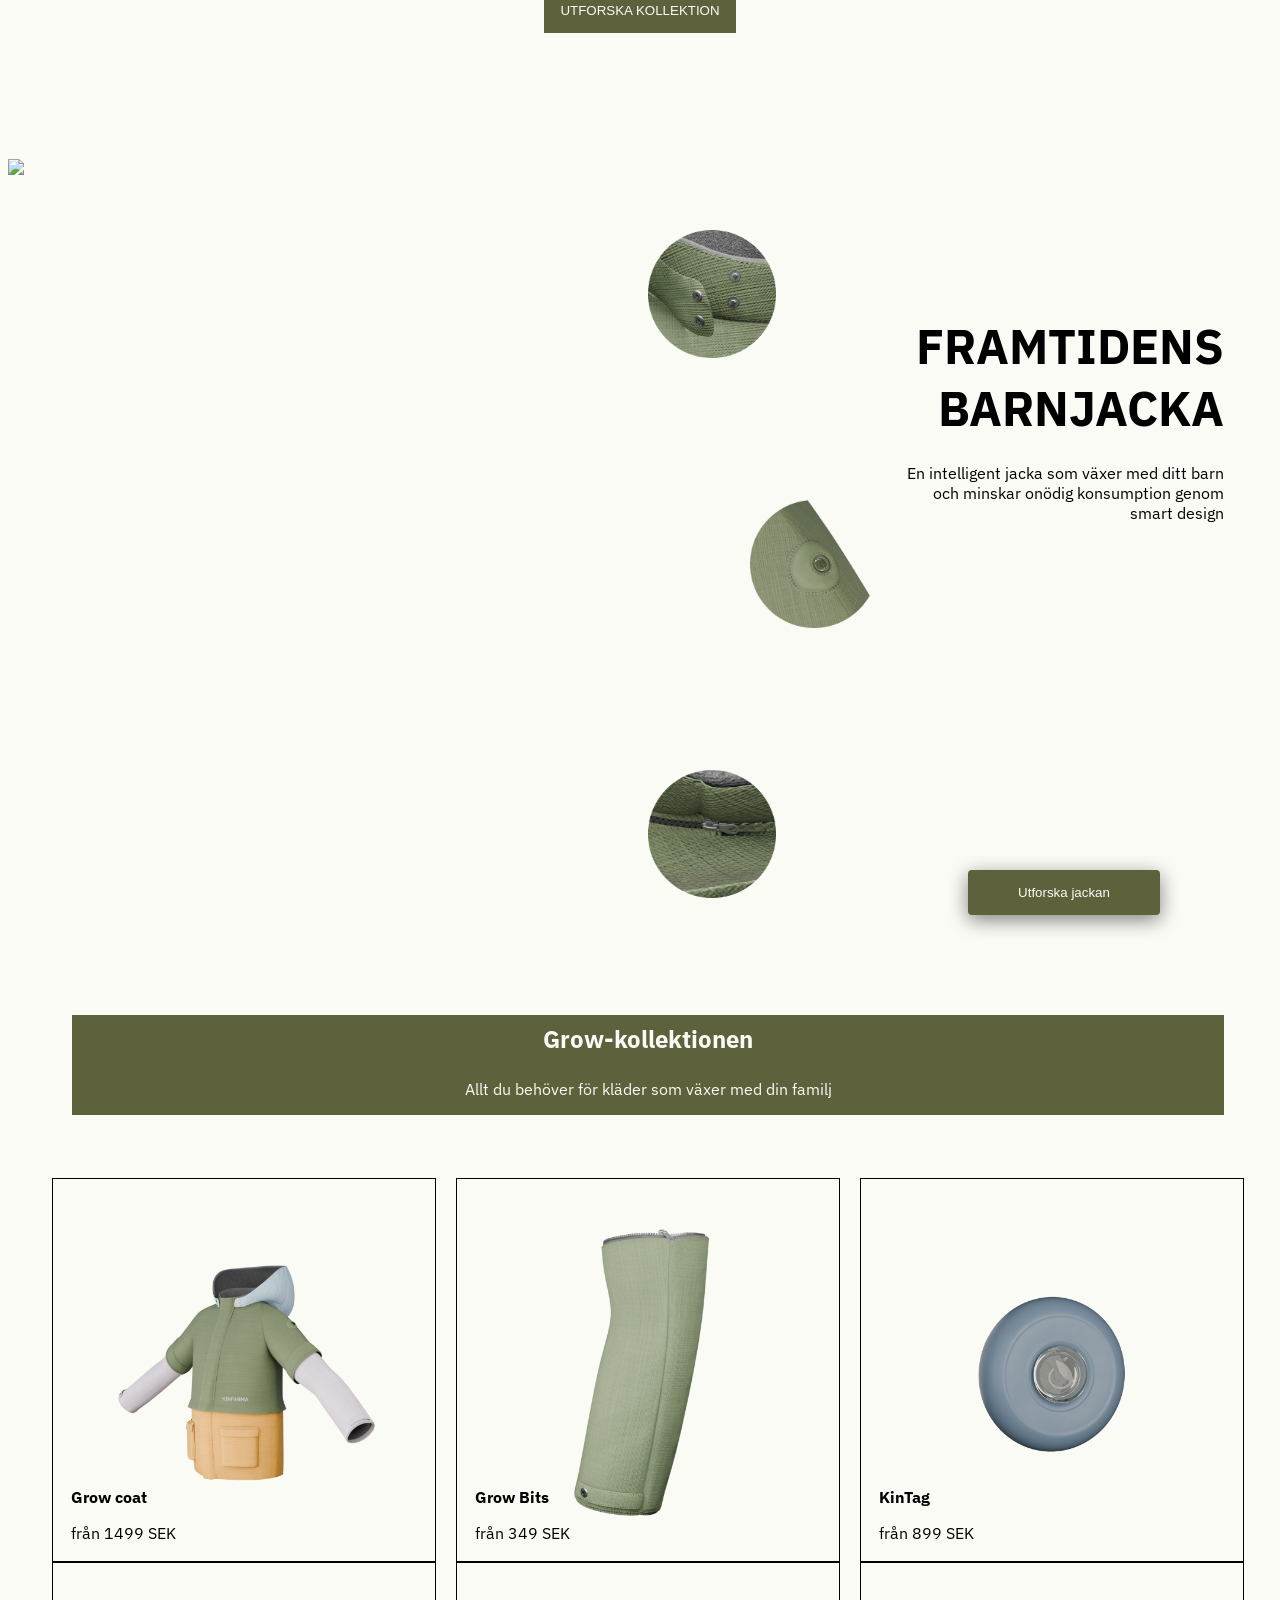
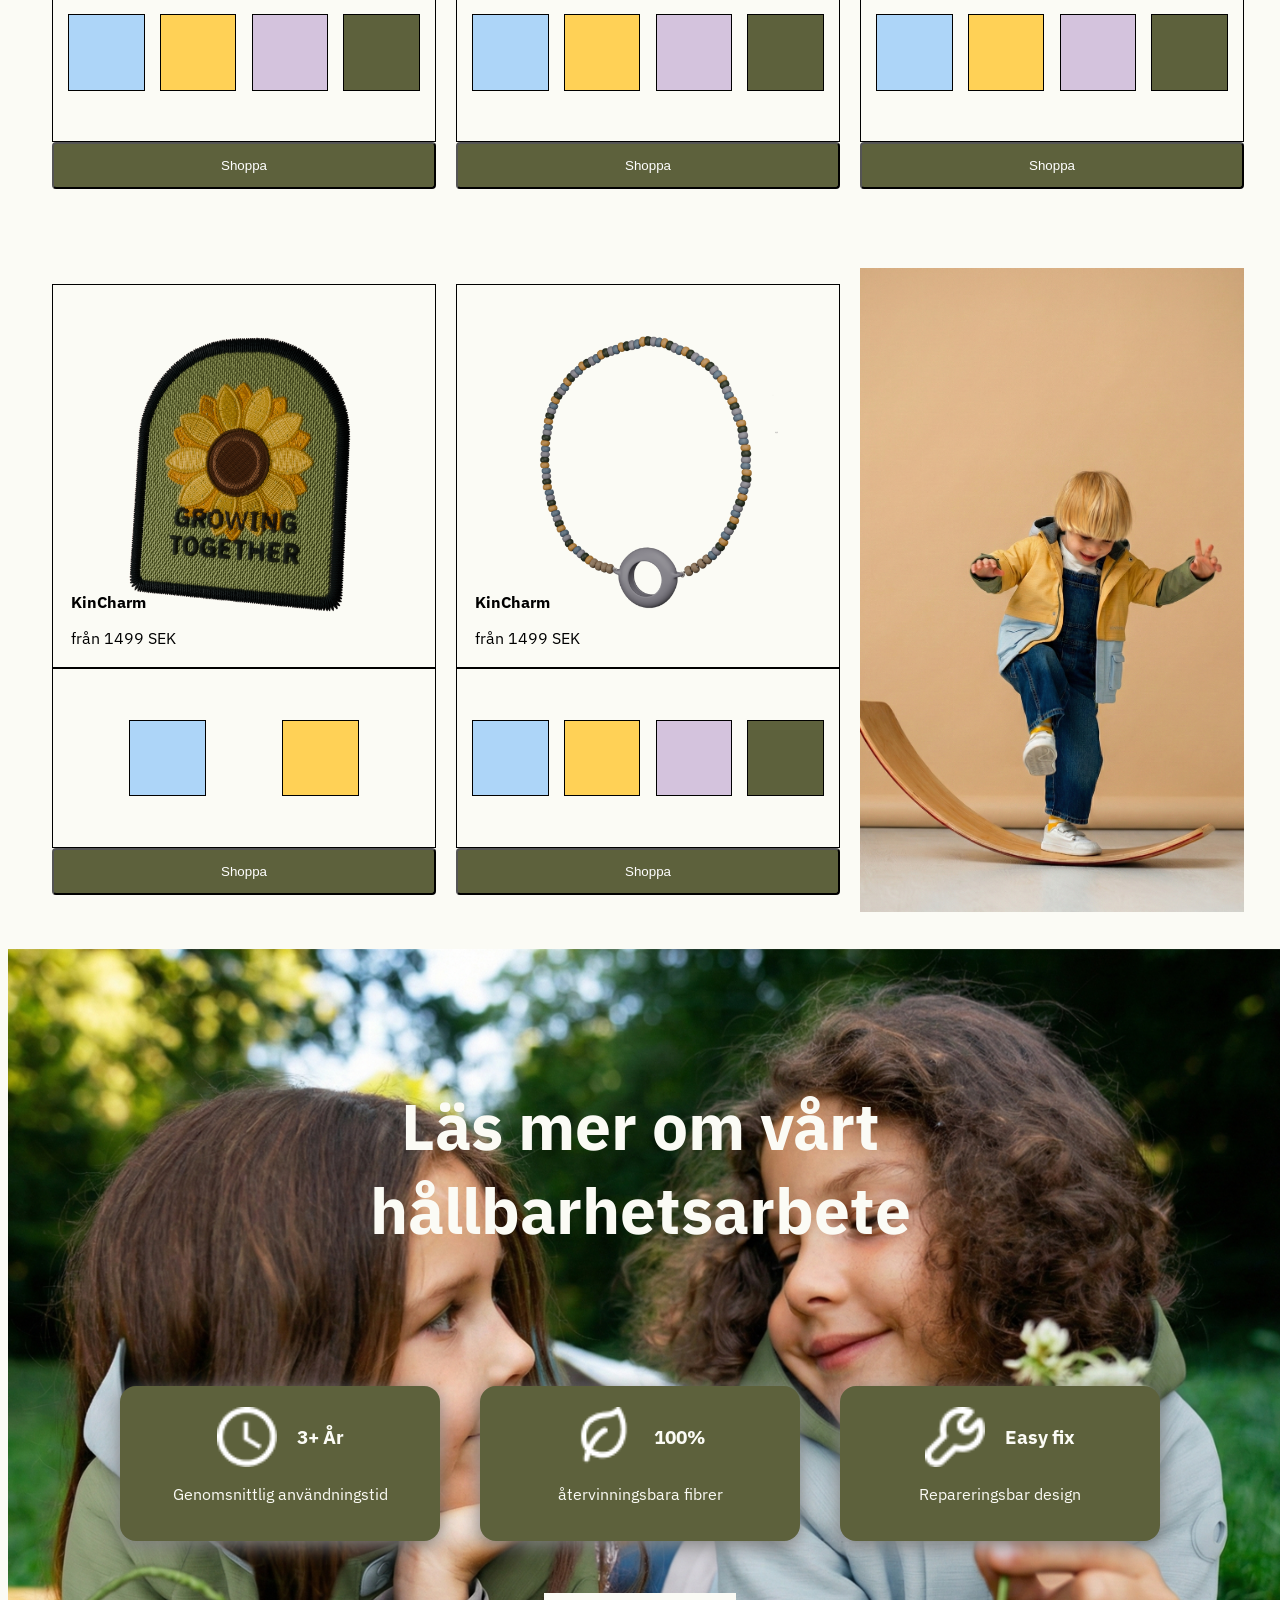
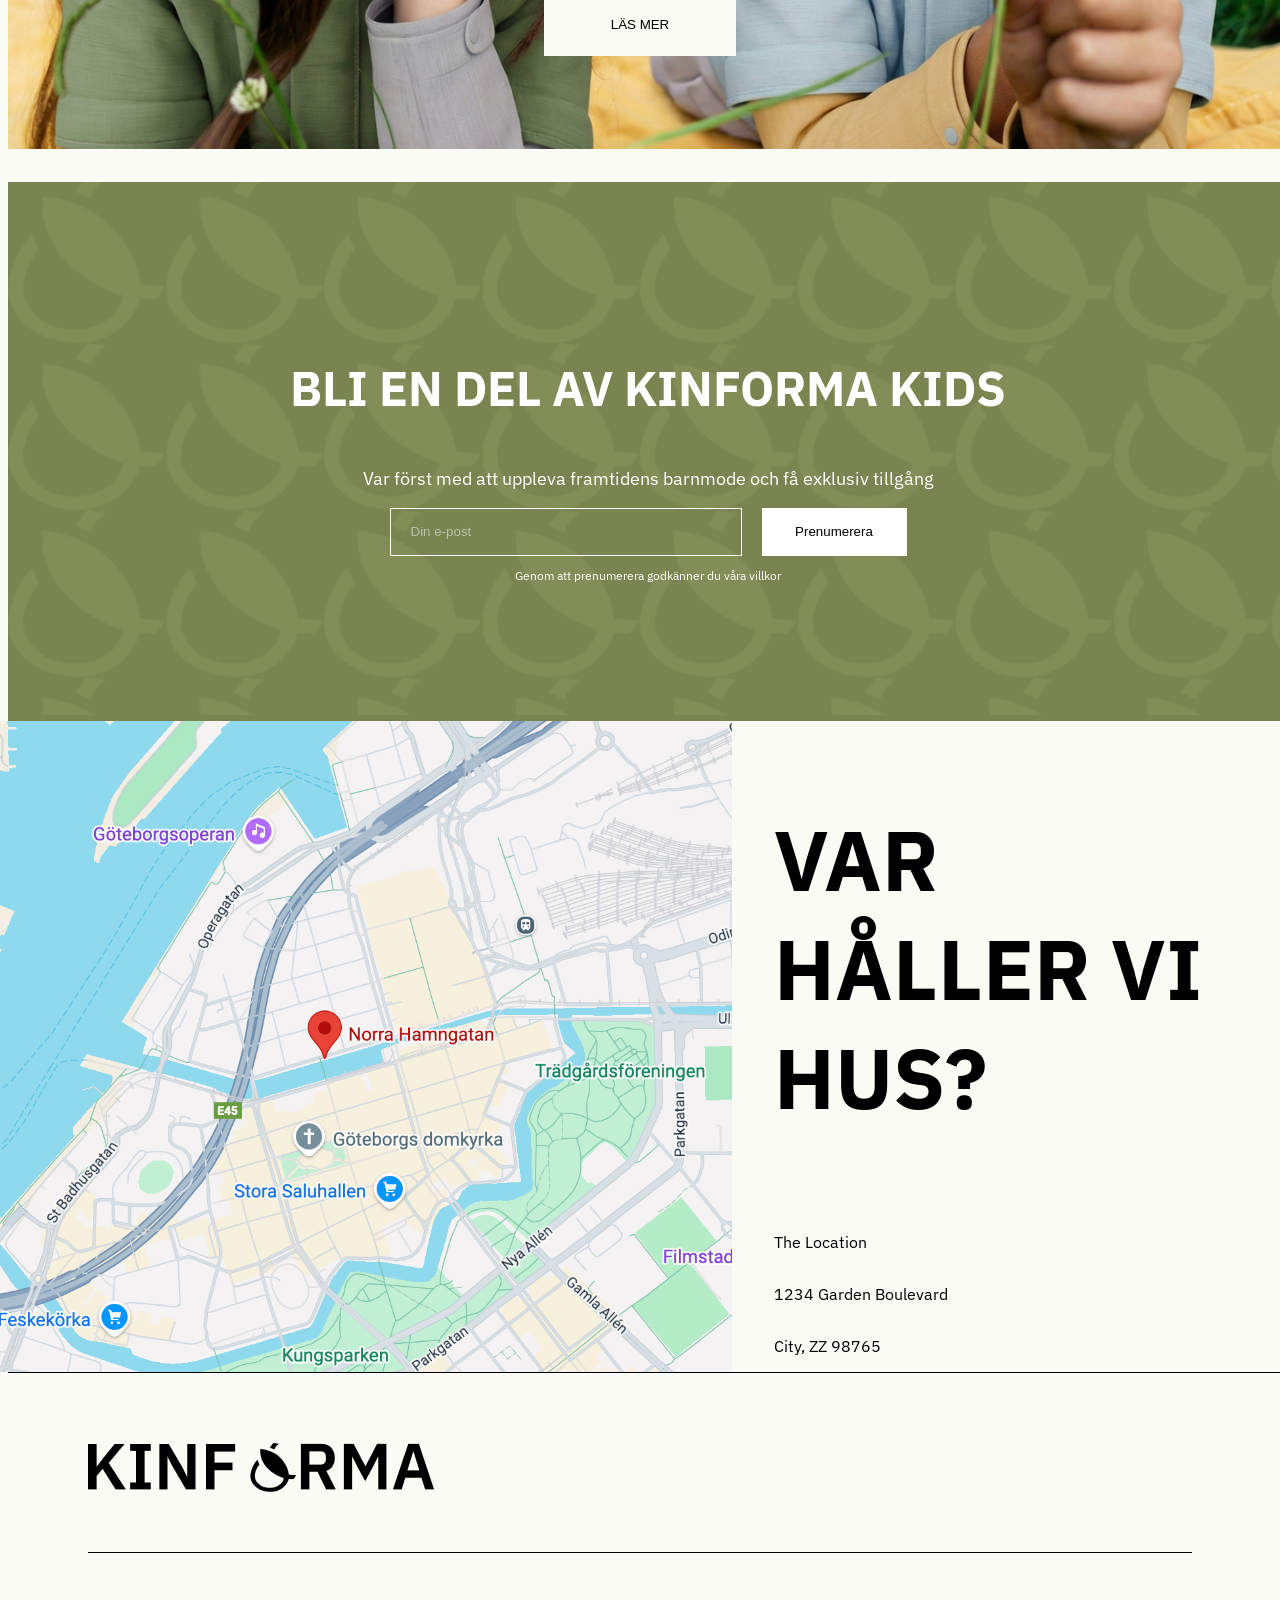
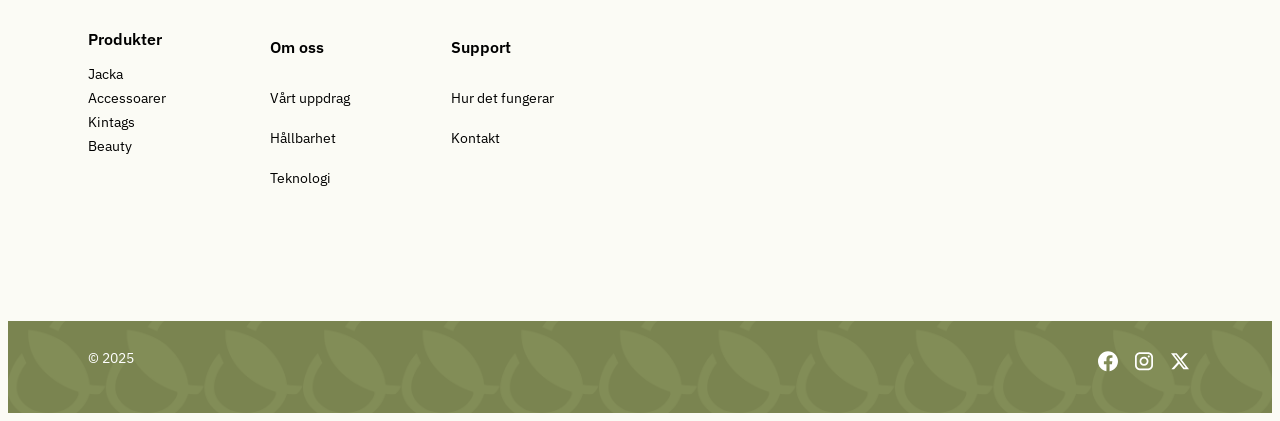
==== commit 0860f705: "Changed to final image on location" ====
--- a/index.html
+++ b/index.html
@@ -3,7 +3,7 @@
   <head>
     <meta charset="UTF-8" />
     <meta name="viewport" content="width=device-width, initial-scale=1.0" />
-    <title>Greybox Layout</title>
+    <title>Kinforma</title>
     <link rel="stylesheet" href="style.css" />
     <link rel="stylesheet" href="mediaquery.css" />
     <link rel="preconnect" href="https://fonts.googleapis.com/" />
@@ -278,7 +278,7 @@
         <button>Shoppa</button>
       </article>
 
-            <article class="productCard">
+      <article class="productCard">
   <div class="productCardBorder">
     <img src="produkter/produktibld_patch_2.png" alt="PATCHES" />
     <div class="produktText">
@@ -399,8 +399,8 @@
           <p>City, ZZ 98765</p>
         </div>
         <div class="imgLocation">
-          <img class="mapMobile" src="pictures/newMapMobile.png" alt="Google Location" />
-          <img class="mapDesktop" src="pictures/newMapDesktop.png" alt="Google Location" />
+          <img class="mapMobile" src="pictures/location.png" alt="Google Location" />
+          <img class="mapDesktop" src="pictures/location.png" alt="Google Location" />
         </div>
       </section>
 
--- a/style.css
+++ b/style.css
@@ -128,7 +128,7 @@
   display: none;
 }
 
-/* ----- CHAT BOT ------ */
+/* CHAT BOT  */
 .chat-icon {
   position: fixed;
   bottom: 20px;
--- a/mediaquery.css
+++ b/mediaquery.css
@@ -23,7 +23,6 @@
 
   .desktopNavbarLogo {
     height: 40%;
-    /* width: 40%; */
     width: 70%;
     display: flex;
     align-content: center;
@@ -391,4 +390,9 @@
   .mapDesktop {
     display: block;
   }
+
+  .footerThin {
+    margin-top: 6px;
+    margin-bottom: 6px;
+  }
 }
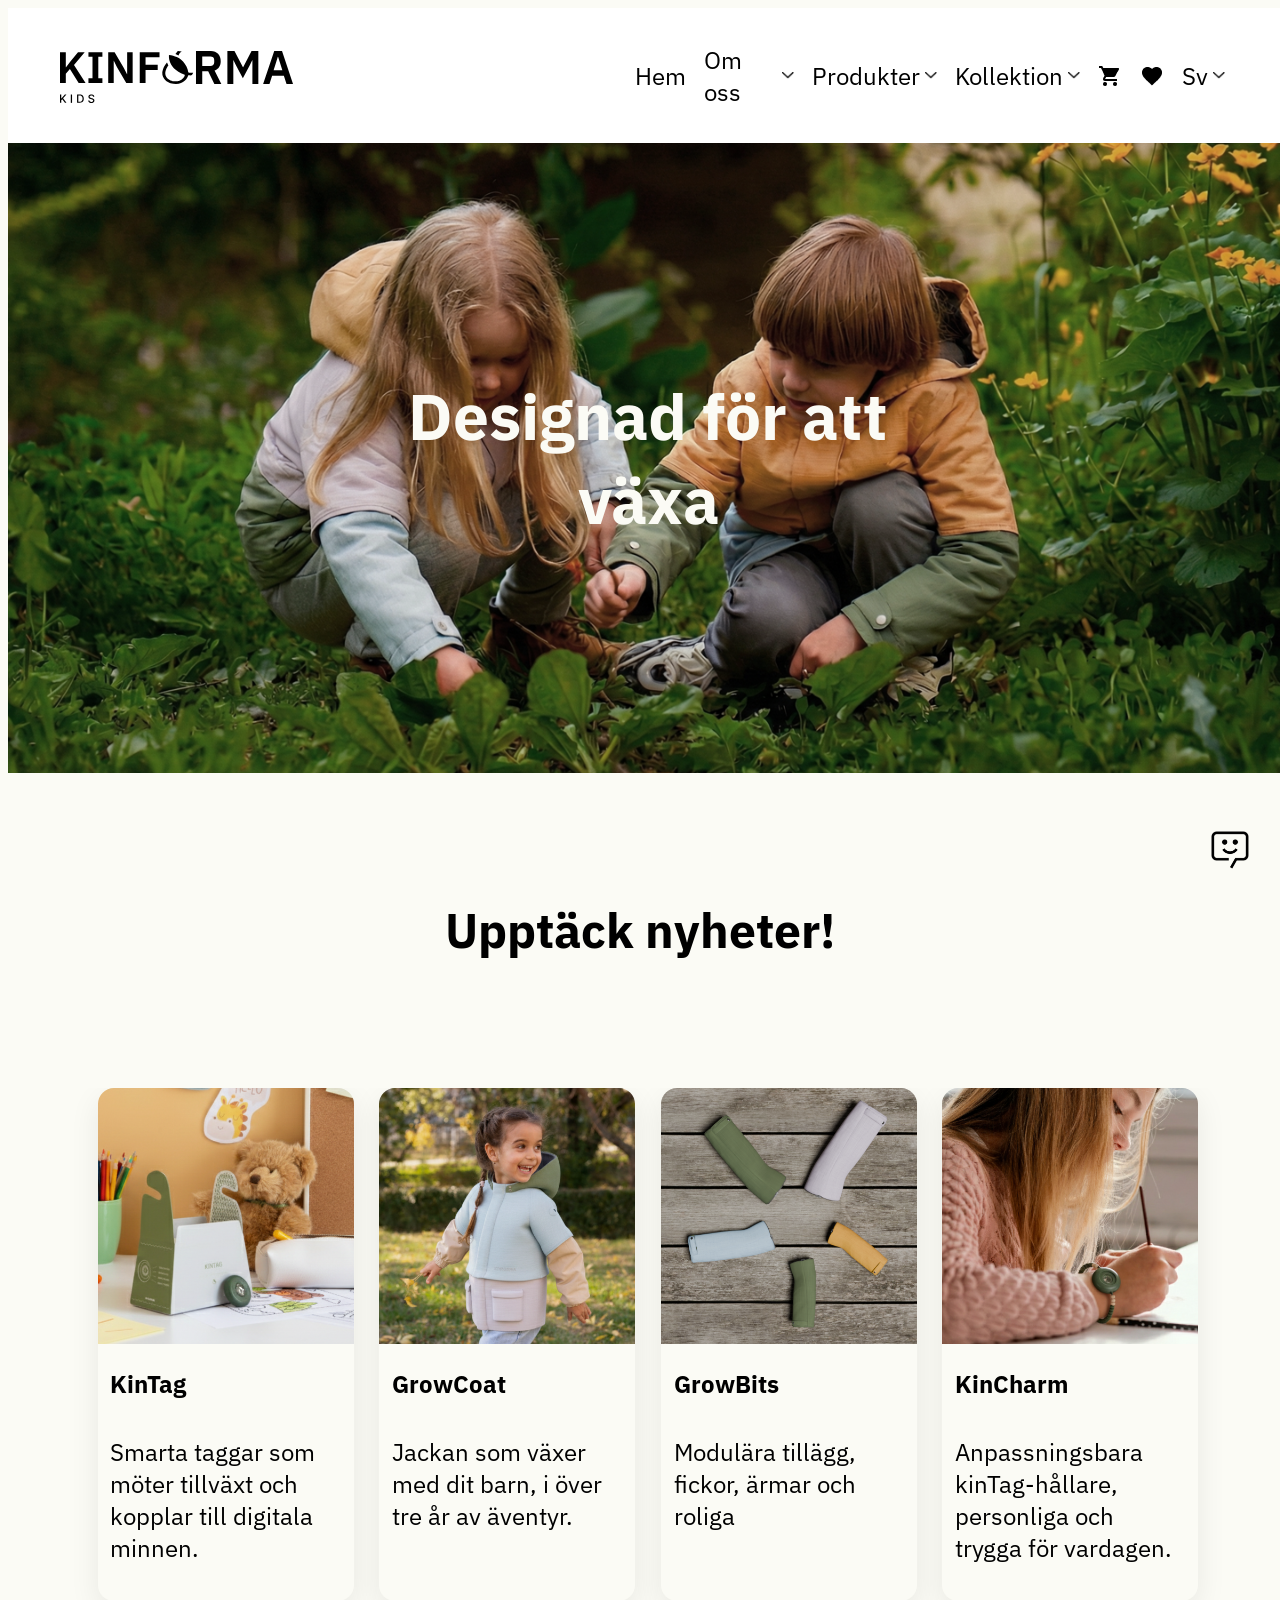
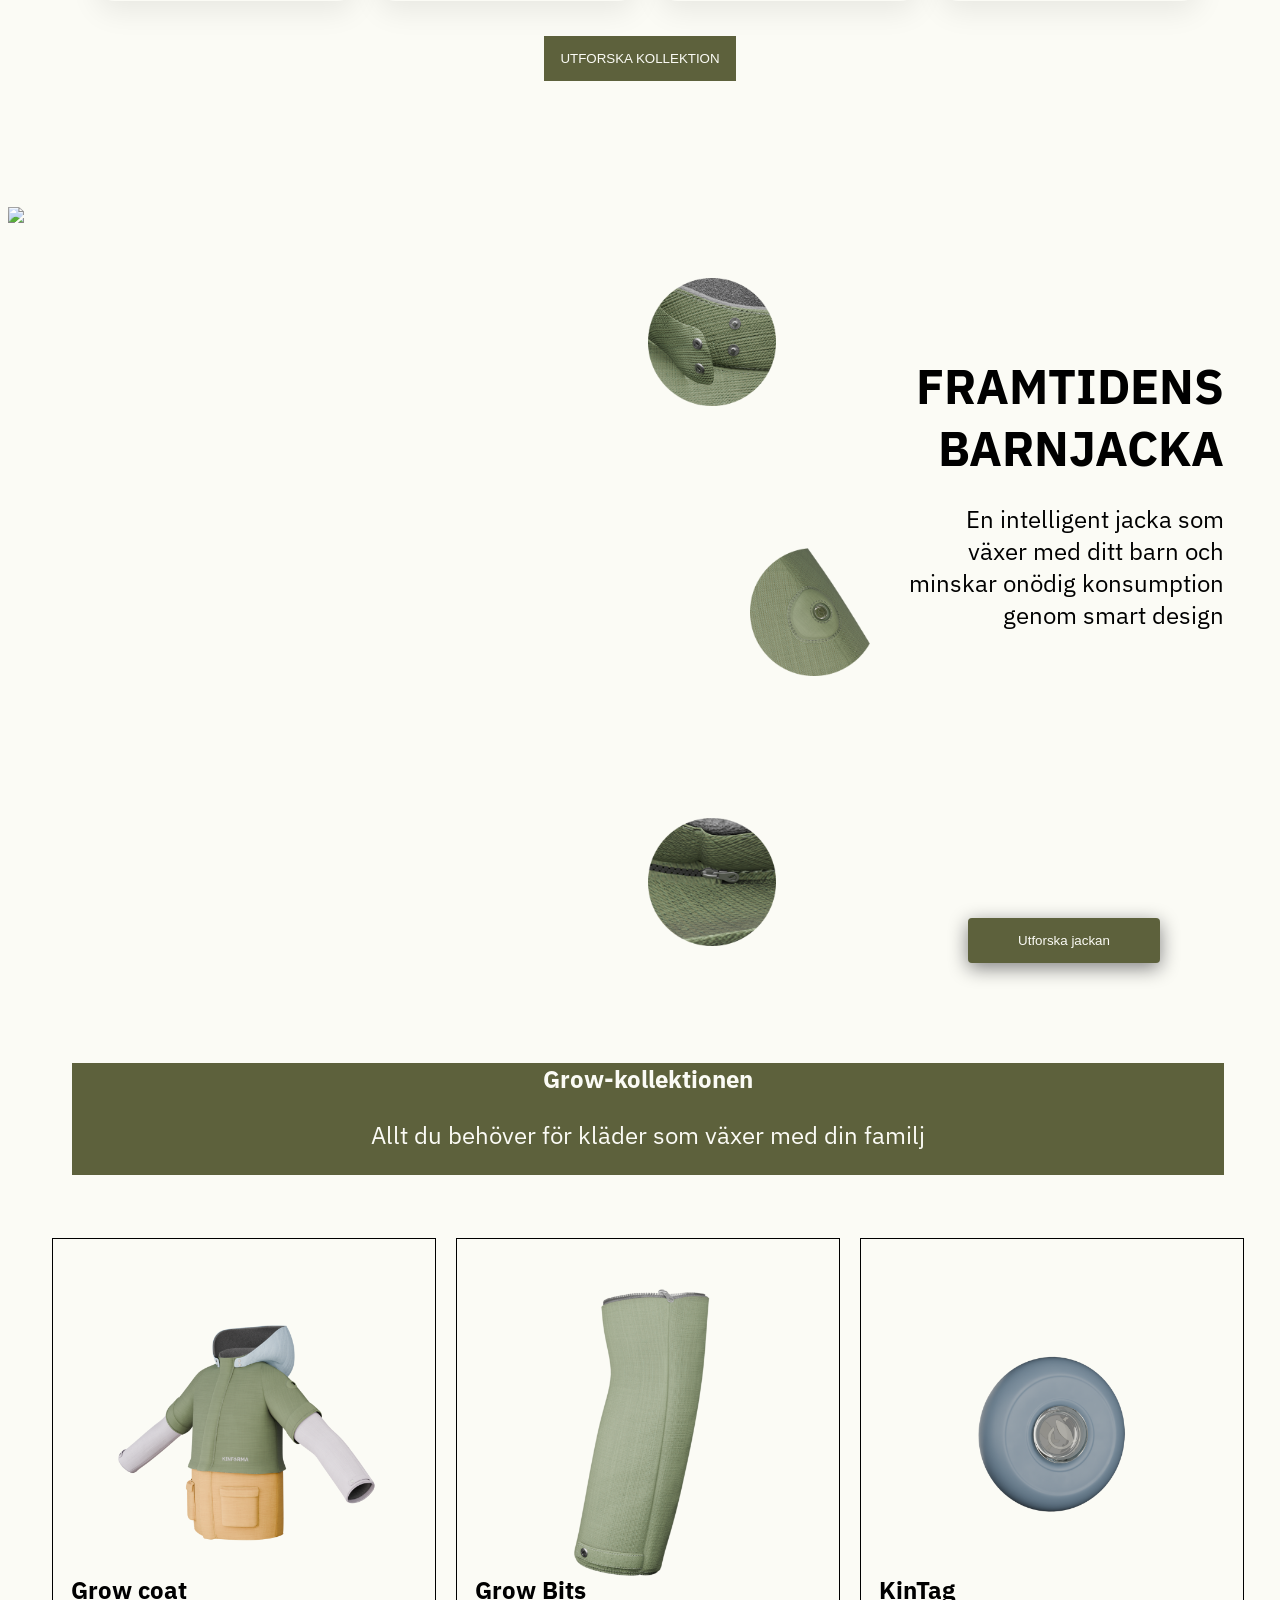
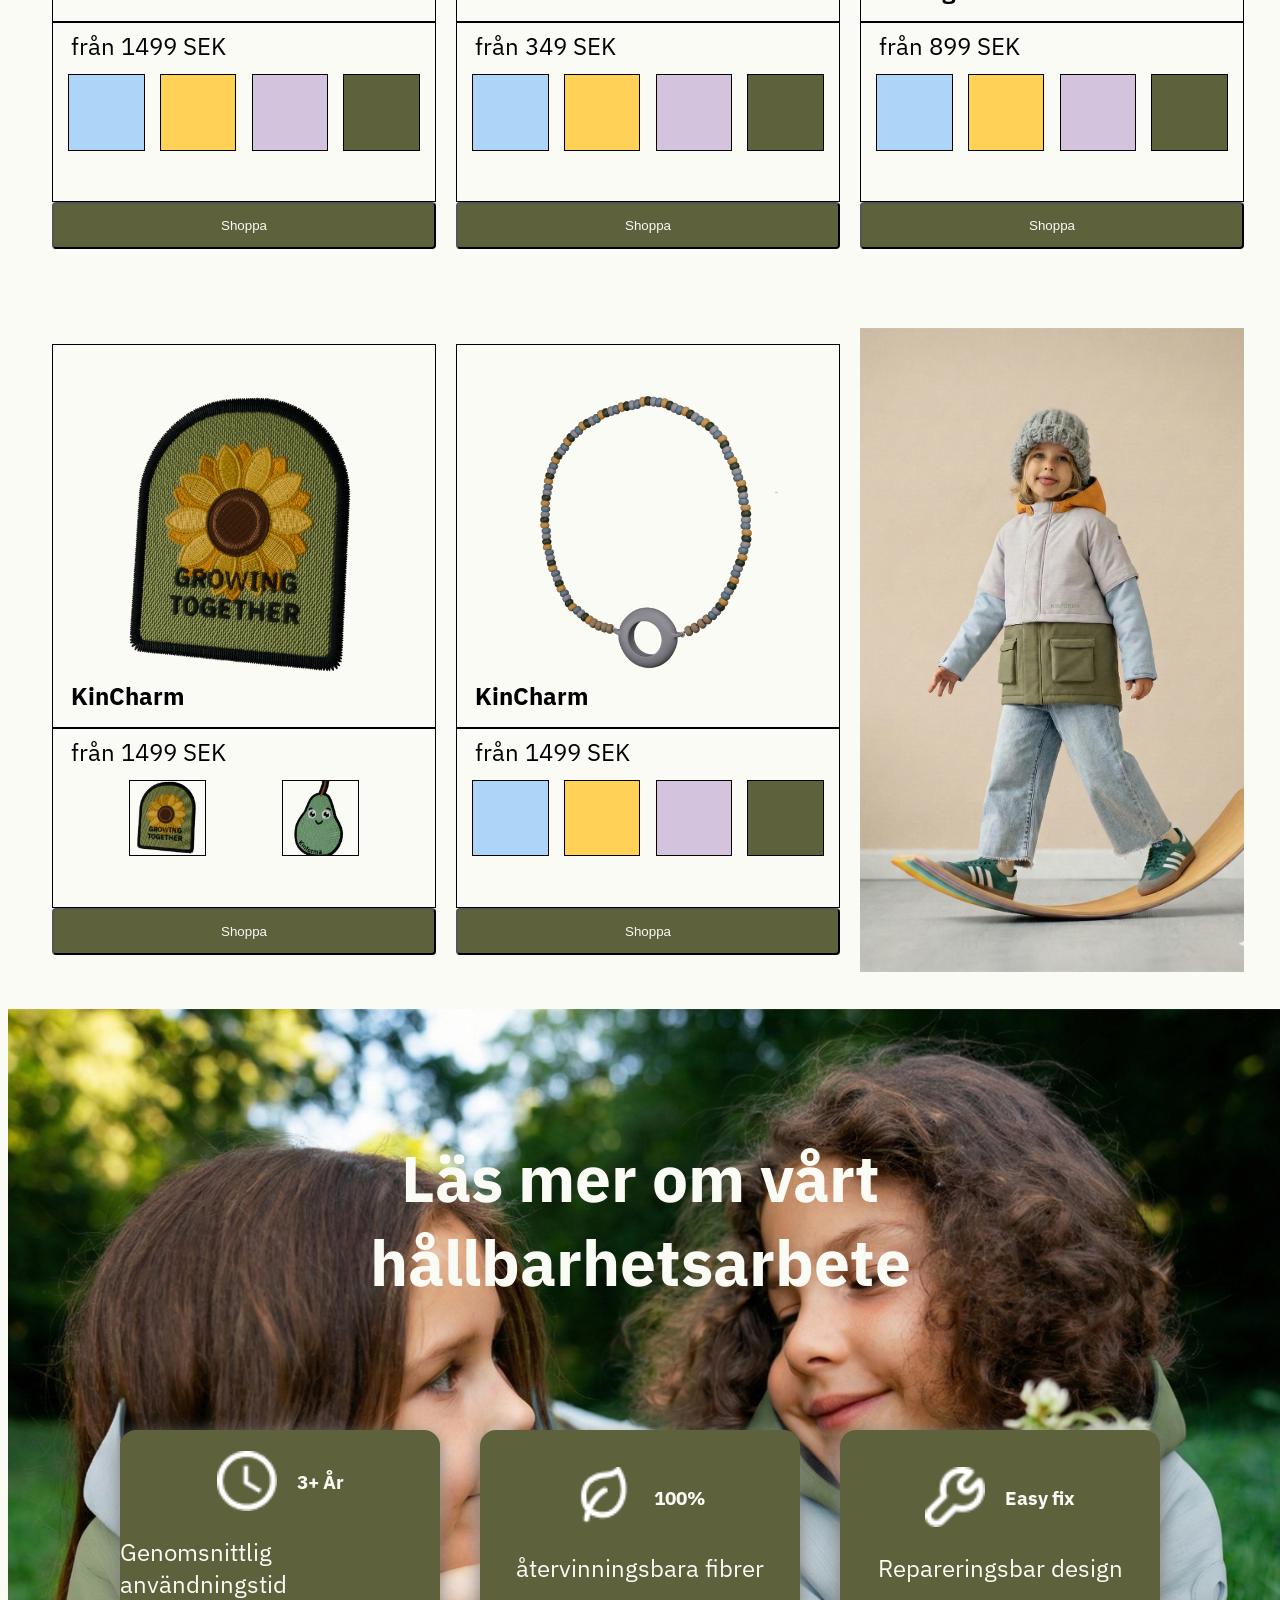
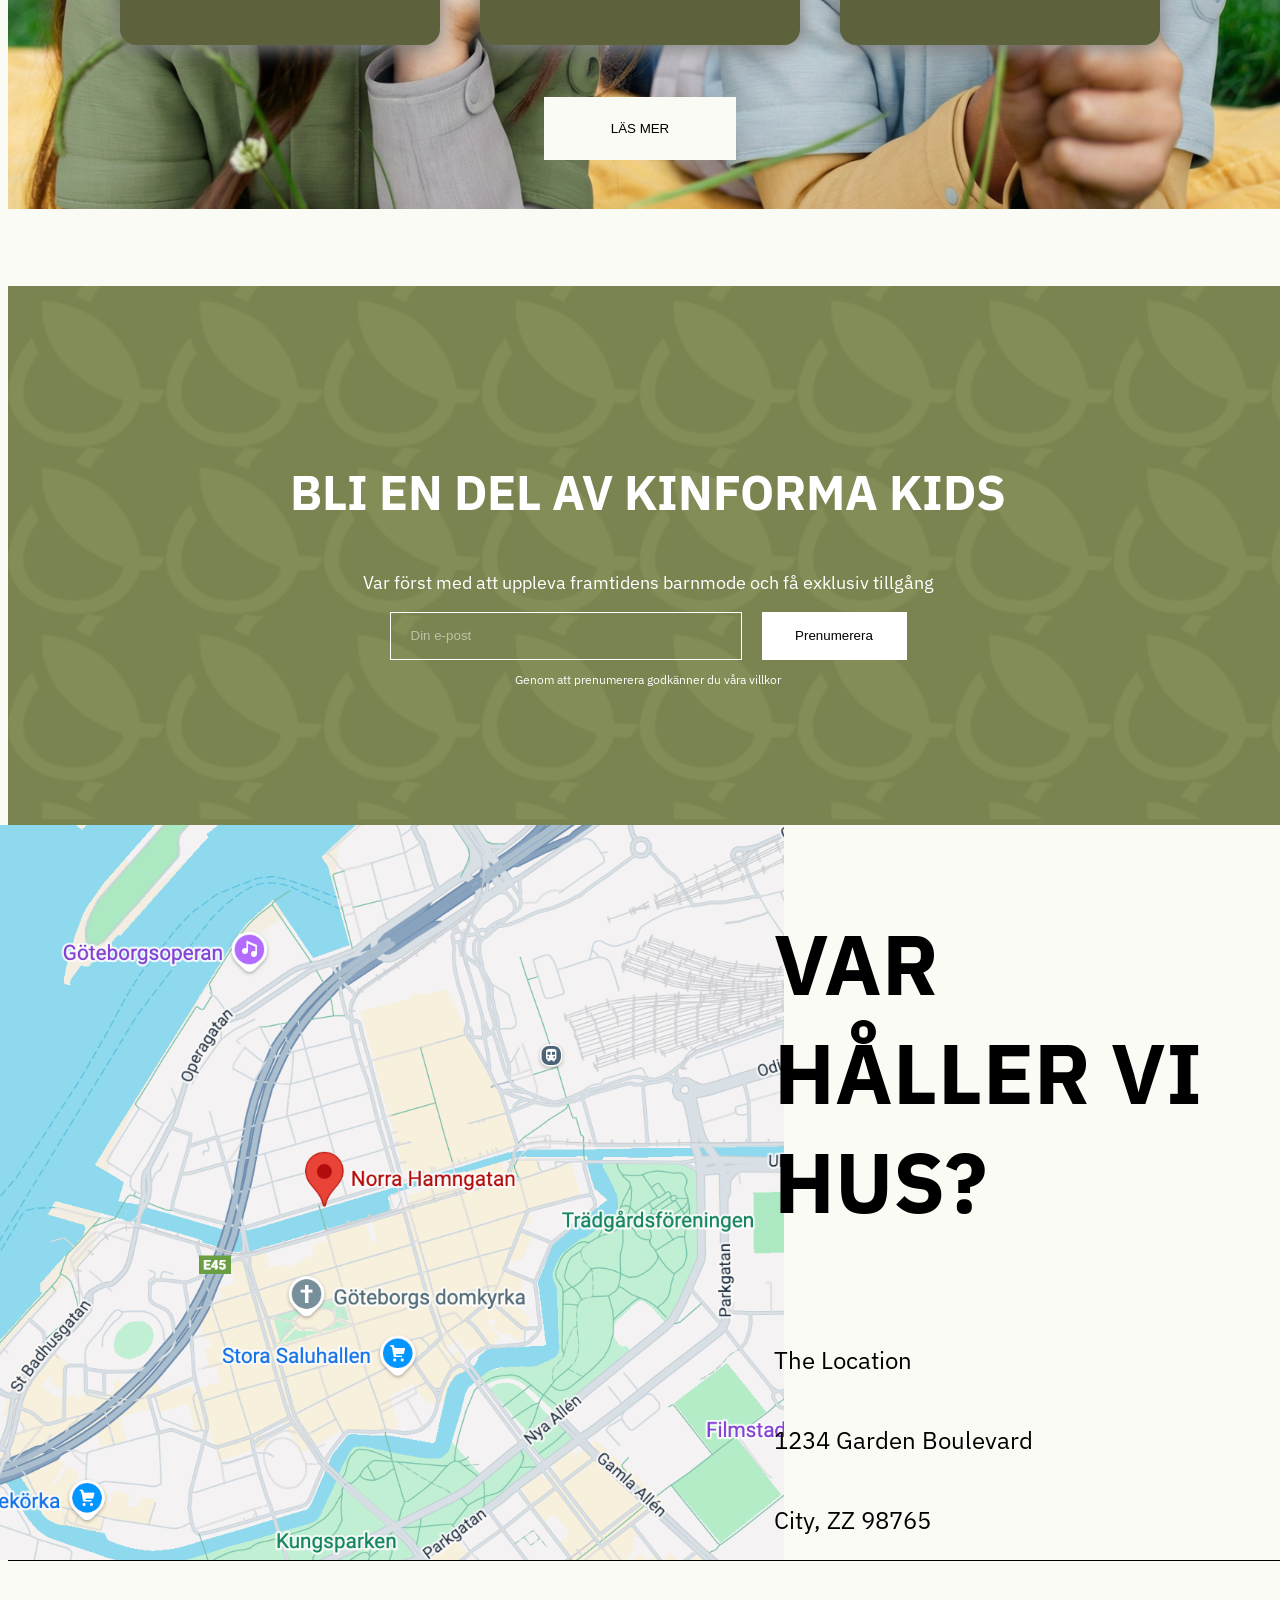
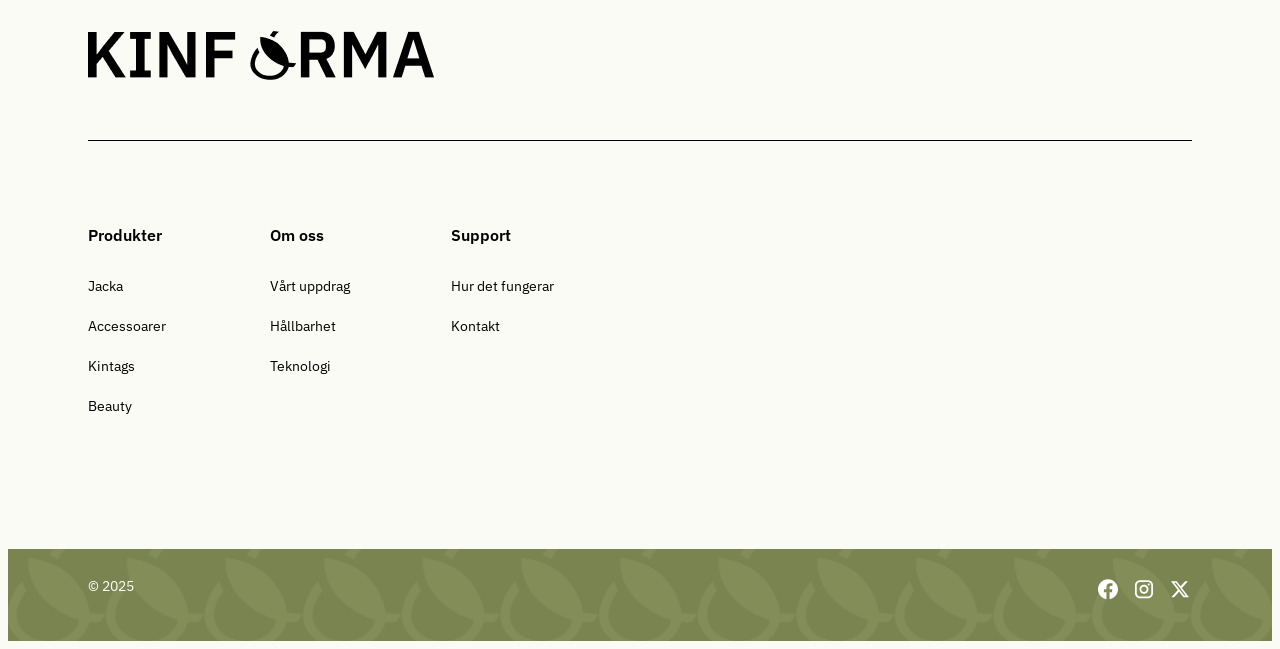
==== commit d7fd4dfa: "alla senaste uppdateringa" ====
--- a/index.html
+++ b/index.html
@@ -278,7 +278,8 @@
         <button>Shoppa</button>
       </article>
 
-      <article class="productCard">
+
+<article class="productCard patchProduct">
   <div class="productCardBorder">
     <img src="produkter/produktibld_patch_2.png" alt="PATCHES" />
     <div class="produktText">
@@ -289,12 +290,12 @@
 
   <div class="configBox charmConfig">
     <div
-      class="colorBox charmConfigRed"
+      class="colorBox charmConfigRed patchImage1"
       data-image="produkter/produktibld_patch_2.png"
     ></div>
 
     <div
-      class="colorBox charmConfigYellow"
+      class="colorBox charmConfigYellow patchImage2"
       data-image="produkter/produktibld_patch_1.png"
     ></div>
   </div>
@@ -334,7 +335,7 @@
   <button>Shoppa</button>
 </article>
 <article class="bildspel">
-  <img class="bildspelImage" src="produkter/Studiobild_alternativ02_jacka.png" alt="Pojke med jacka" />
+  <img id = "slideshow" class="bildspelImage" src="produkter/Studiobild_alternativ02_jacka.png" alt="Pojke med jacka" />
   <!-- För bildspel! -->
 </article>
       </section>
--- a/style.css
+++ b/style.css
@@ -290,7 +290,7 @@
 
 .produktText {
   position: absolute;
-  top: 45%;
+  top: 55%;
   left: 5%;
 }
 
@@ -365,10 +365,23 @@
   width: 100%;
   height: 47px;
   border-radius: 4px;
-  color: white;
+  color: var(--background-color);
   margin-bottom: 10%;
 }
 
+.patchProduct .patchImage1 {
+  background-image: url("produkter/produktibld_patch_2.png");
+  background-size: cover;
+  background-position: center;
+  background-color: transparent !important;
+}
+
+.patchProduct .patchImage2 {
+  background-image: url("produkter/produktibld_patch_1.png");
+  background-size: cover;
+  background-position: center;
+  background-color: transparent !important;
+}
 .greyBox {
   display: none;
 }
@@ -385,7 +398,9 @@
 .kintagAnimation img {
   max-width: 100vw;
 }
-
+#slideshow {
+  transition: opacity 0.5s ease;
+}
 /* Section: Hållbarhet */
 .recycle {
   width: 100%;
@@ -399,12 +414,6 @@
 
 .recycleBackground {
   display: none;
-  position: absolute;
-  top: 0;
-  left: 0;
-  width: 100vw;
-  object-fit: cover;
-  z-index: 1;
 }
 
 .recycleHeader {
--- a/mediaquery.css
+++ b/mediaquery.css
@@ -194,6 +194,13 @@
     width: 30%;
     height: 20%;
   }
+  .produktText h3,
+  p {
+    font-size: 1.5rem;
+  }
+  .produktText {
+    top: 48%;
+  }
 
   .productCard img {
     margin-bottom: 0;
@@ -212,6 +219,9 @@
     height: 60vh;
     background-color: lightblue;
   }
+  #slideshow {
+    transition: opacity 0.5s ease;
+  }
 
   /* Section: Hållbarhet */
   .recycleHeader {
@@ -222,6 +232,12 @@
 
   .recycleBackground {
     display: block;
+    position: absolute;
+    top: 0;
+    left: 0;
+    width: 100vw;
+    object-fit: cover;
+    z-index: 1;
   }
 
   .argumentDesktop {
@@ -325,8 +341,7 @@
     padding-right: 80px;
   }
 
-  .footerProdukter h1,
-  h2 {
+  .footerProdukter p {
     padding-top: 8px;
     padding-bottom: 8px;
   }
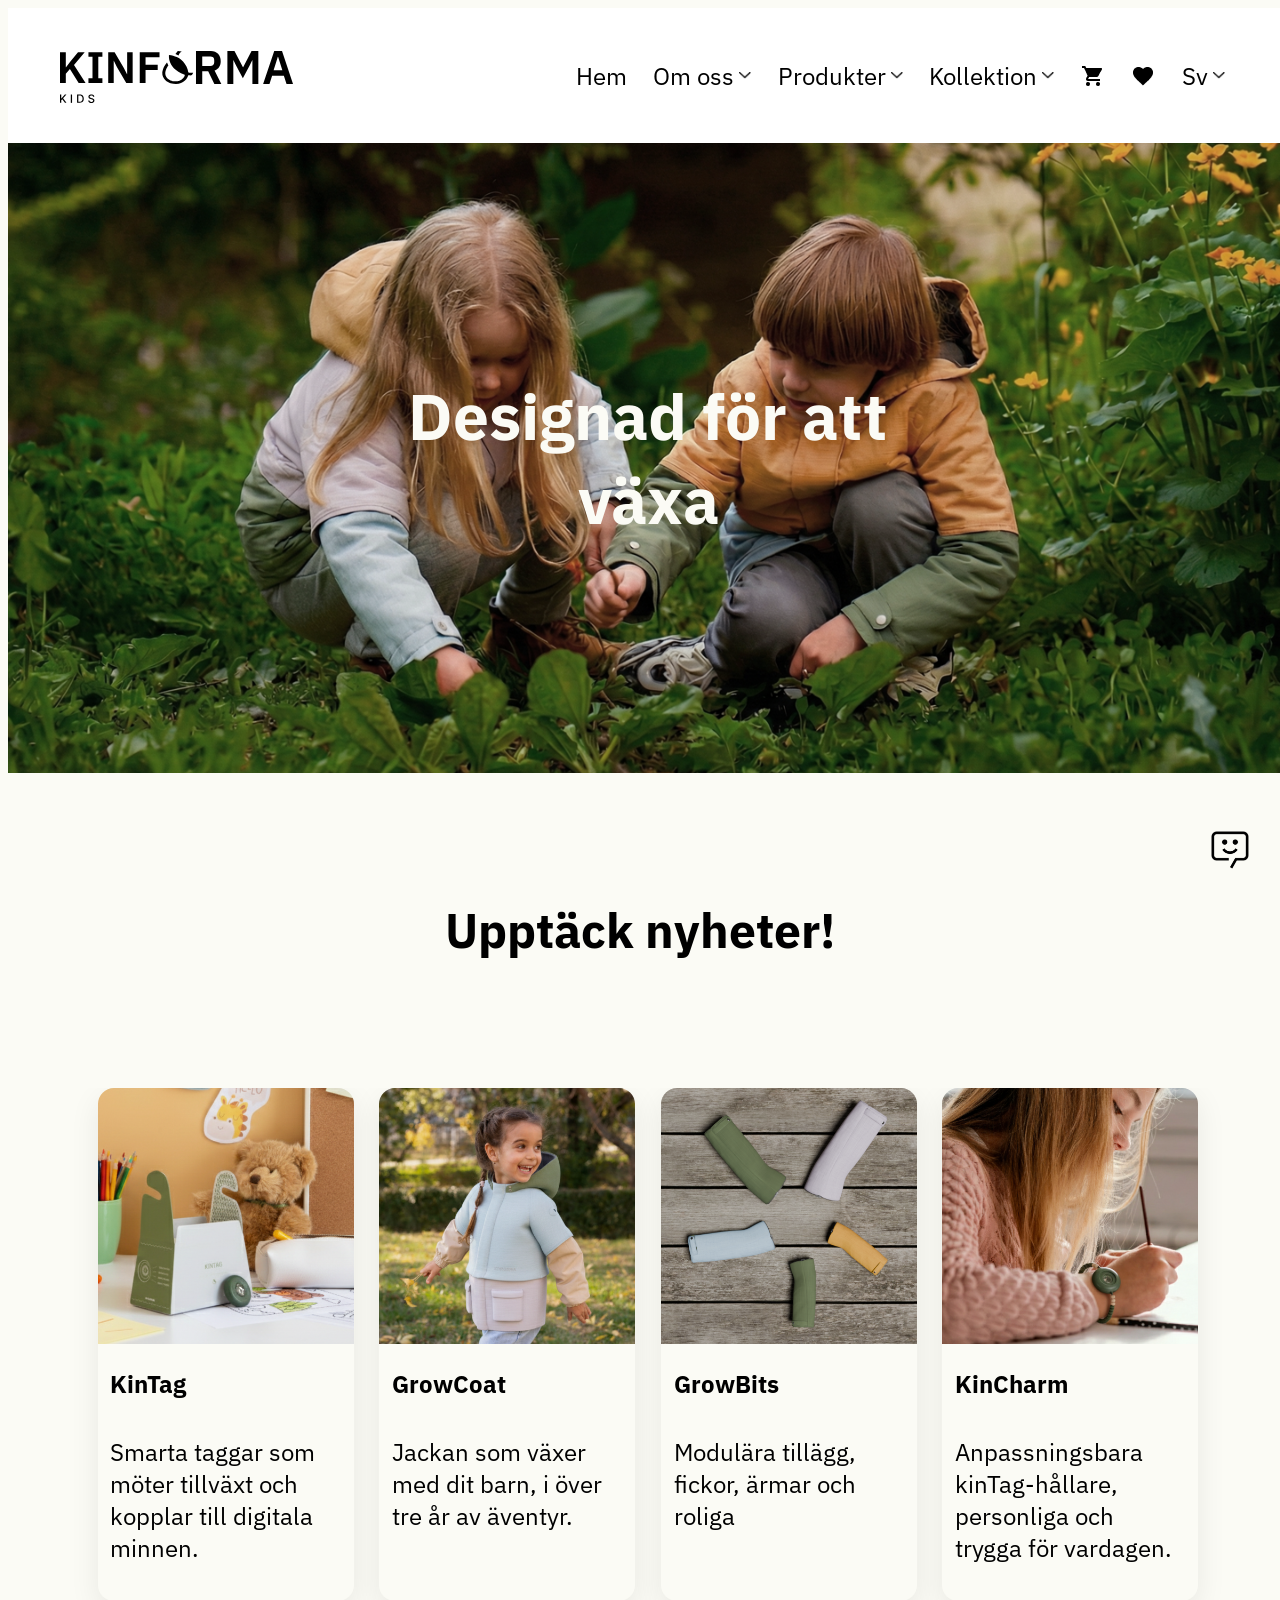
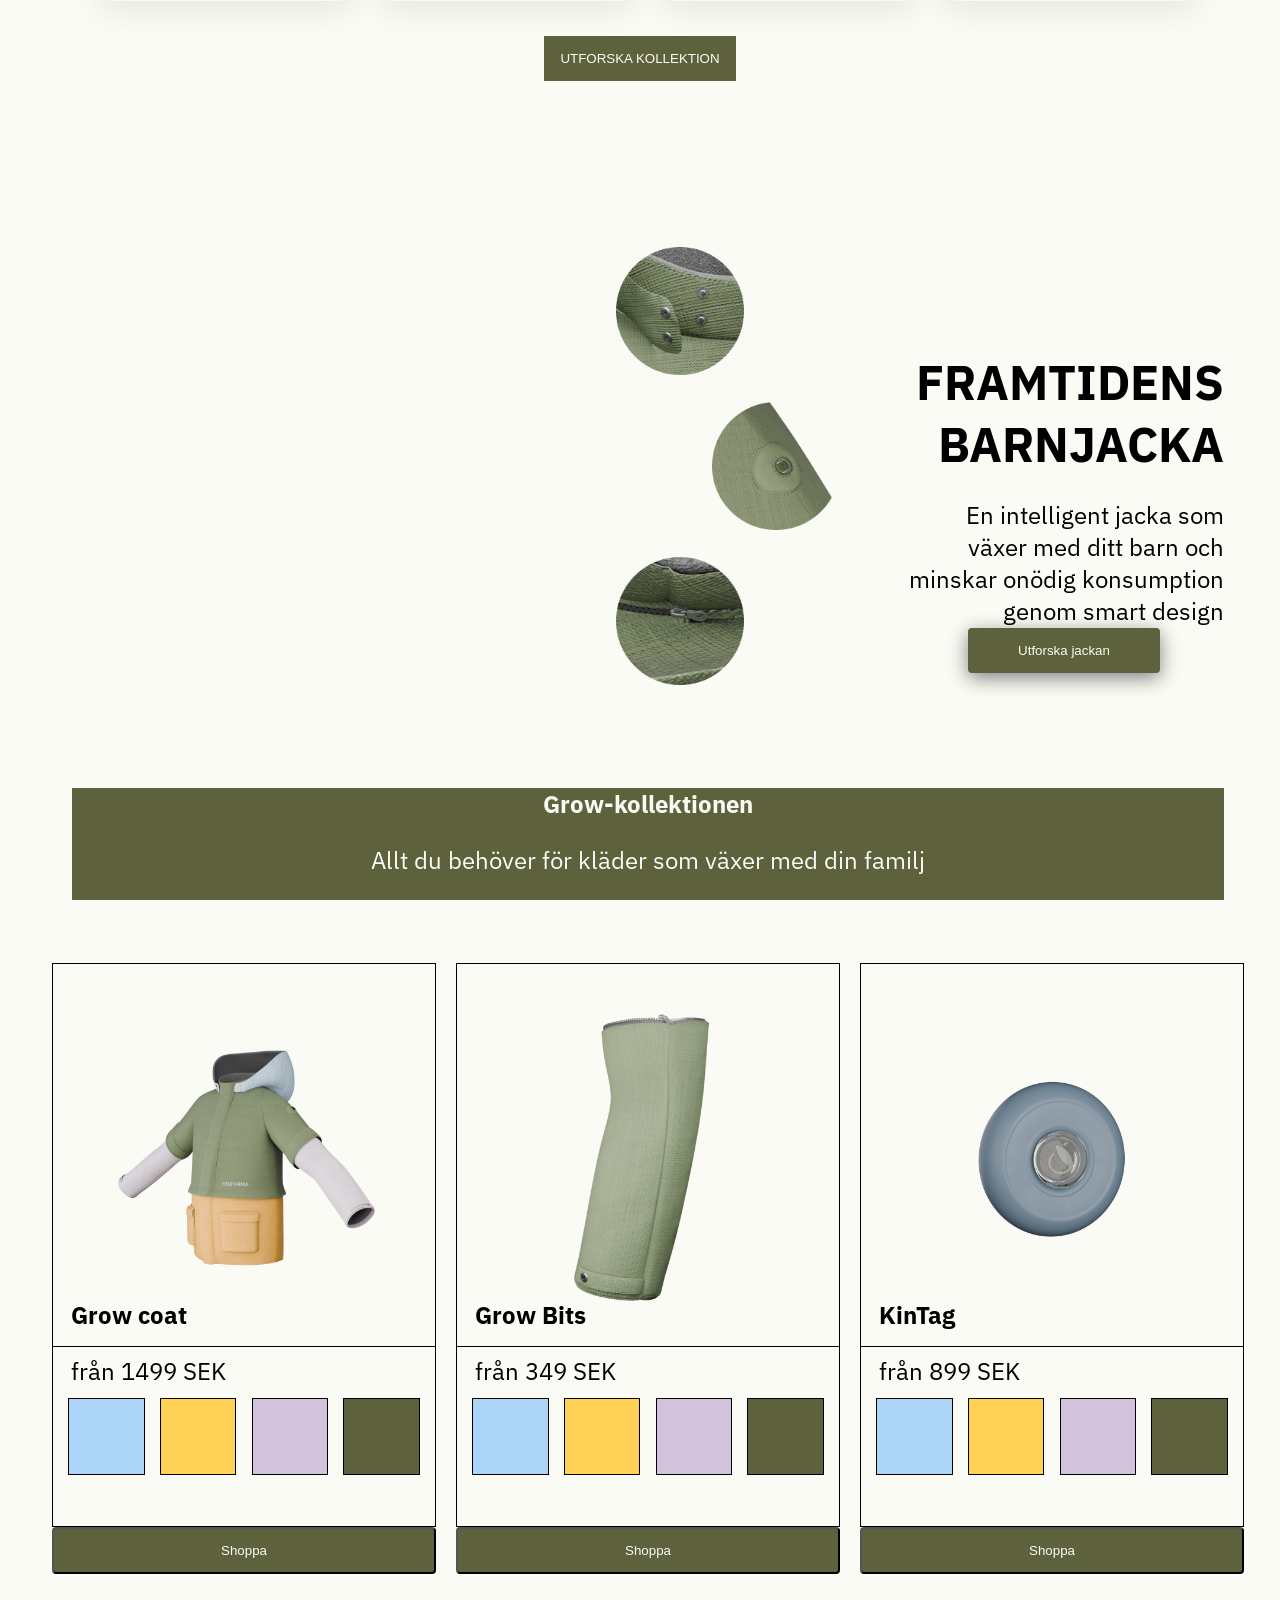
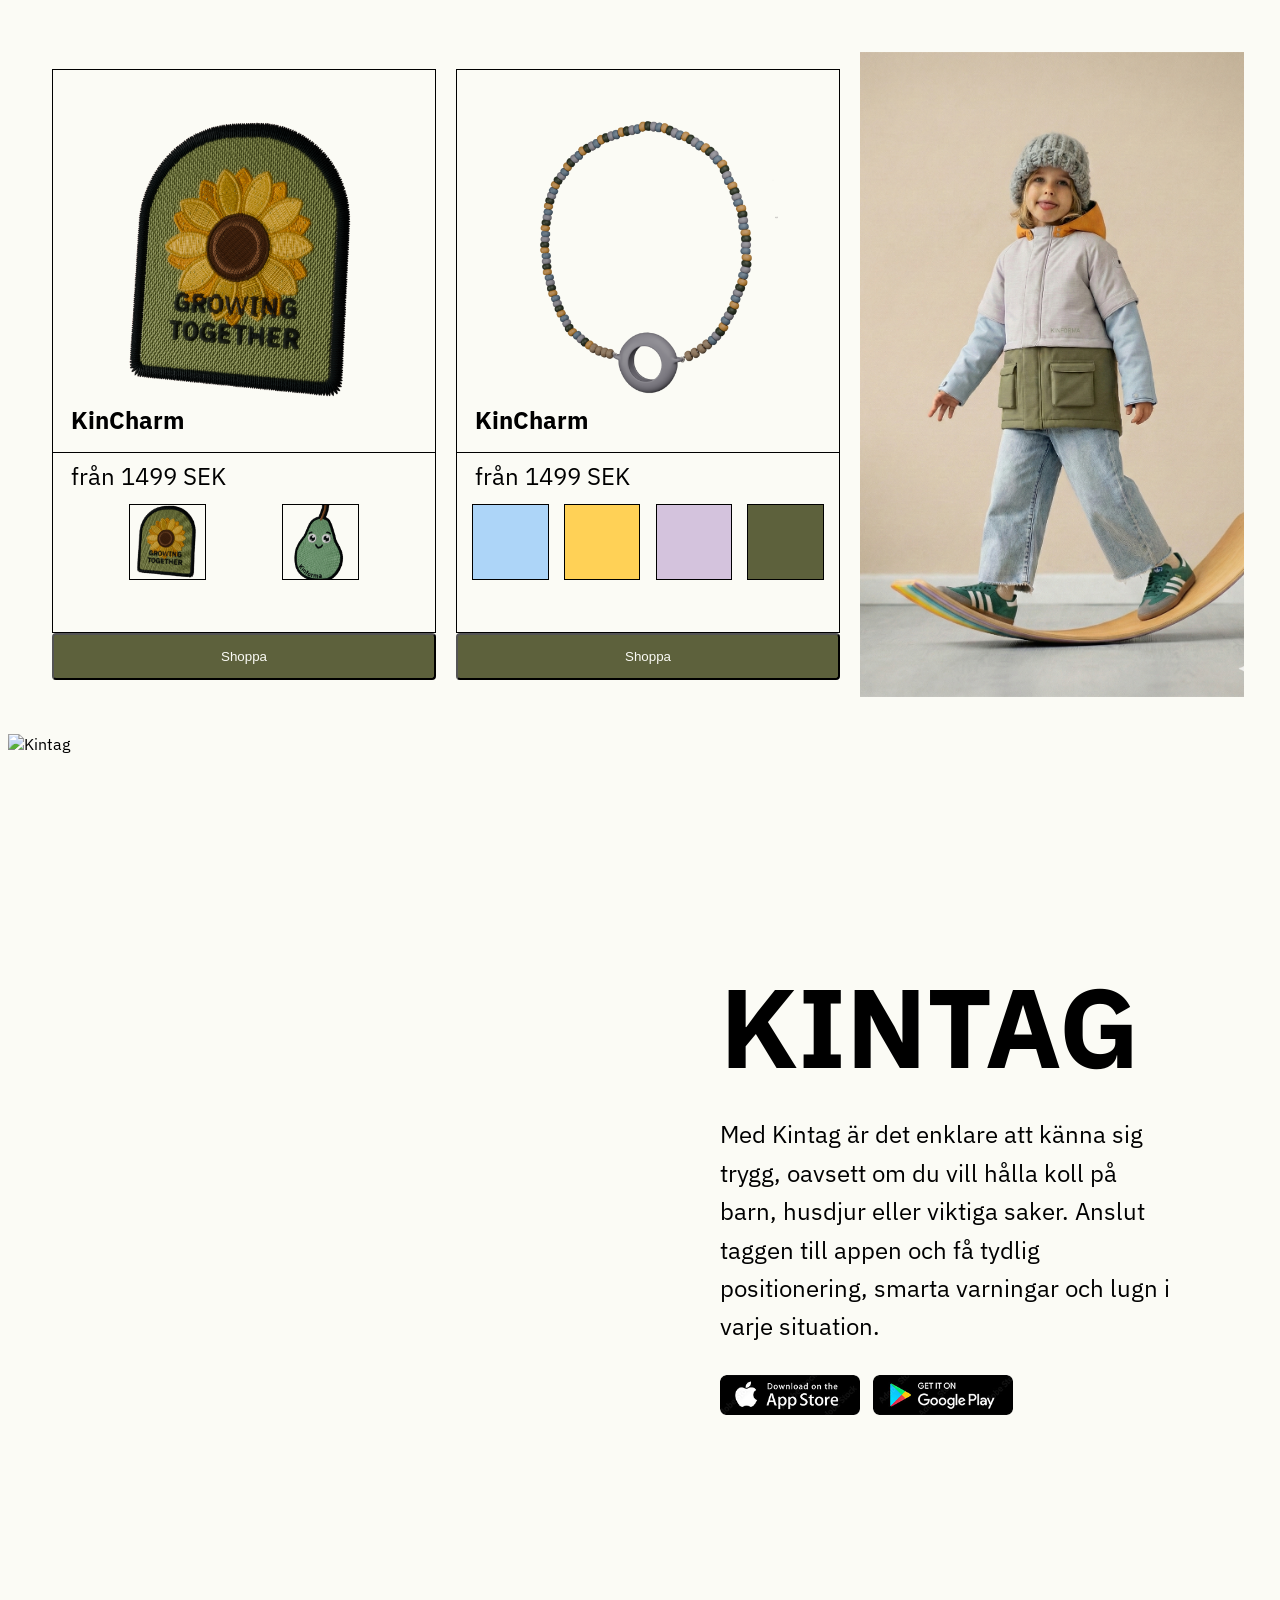
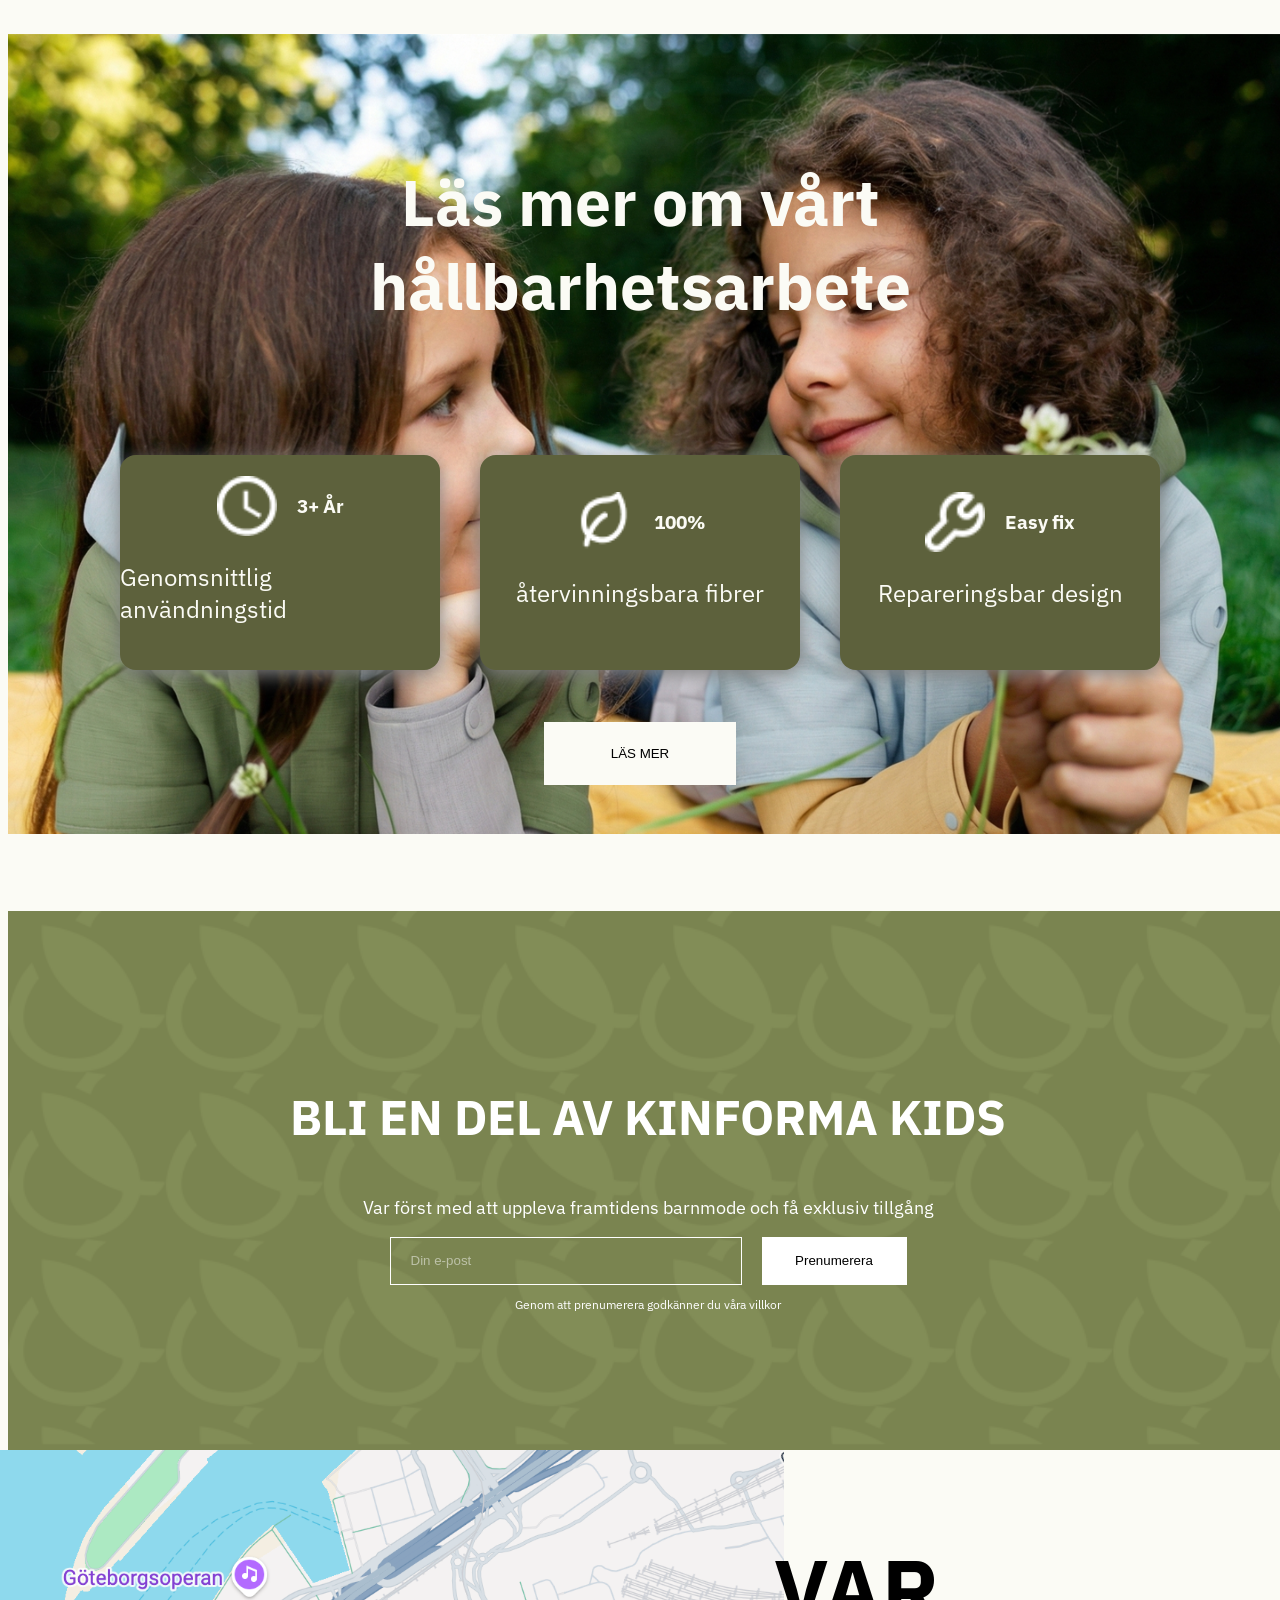
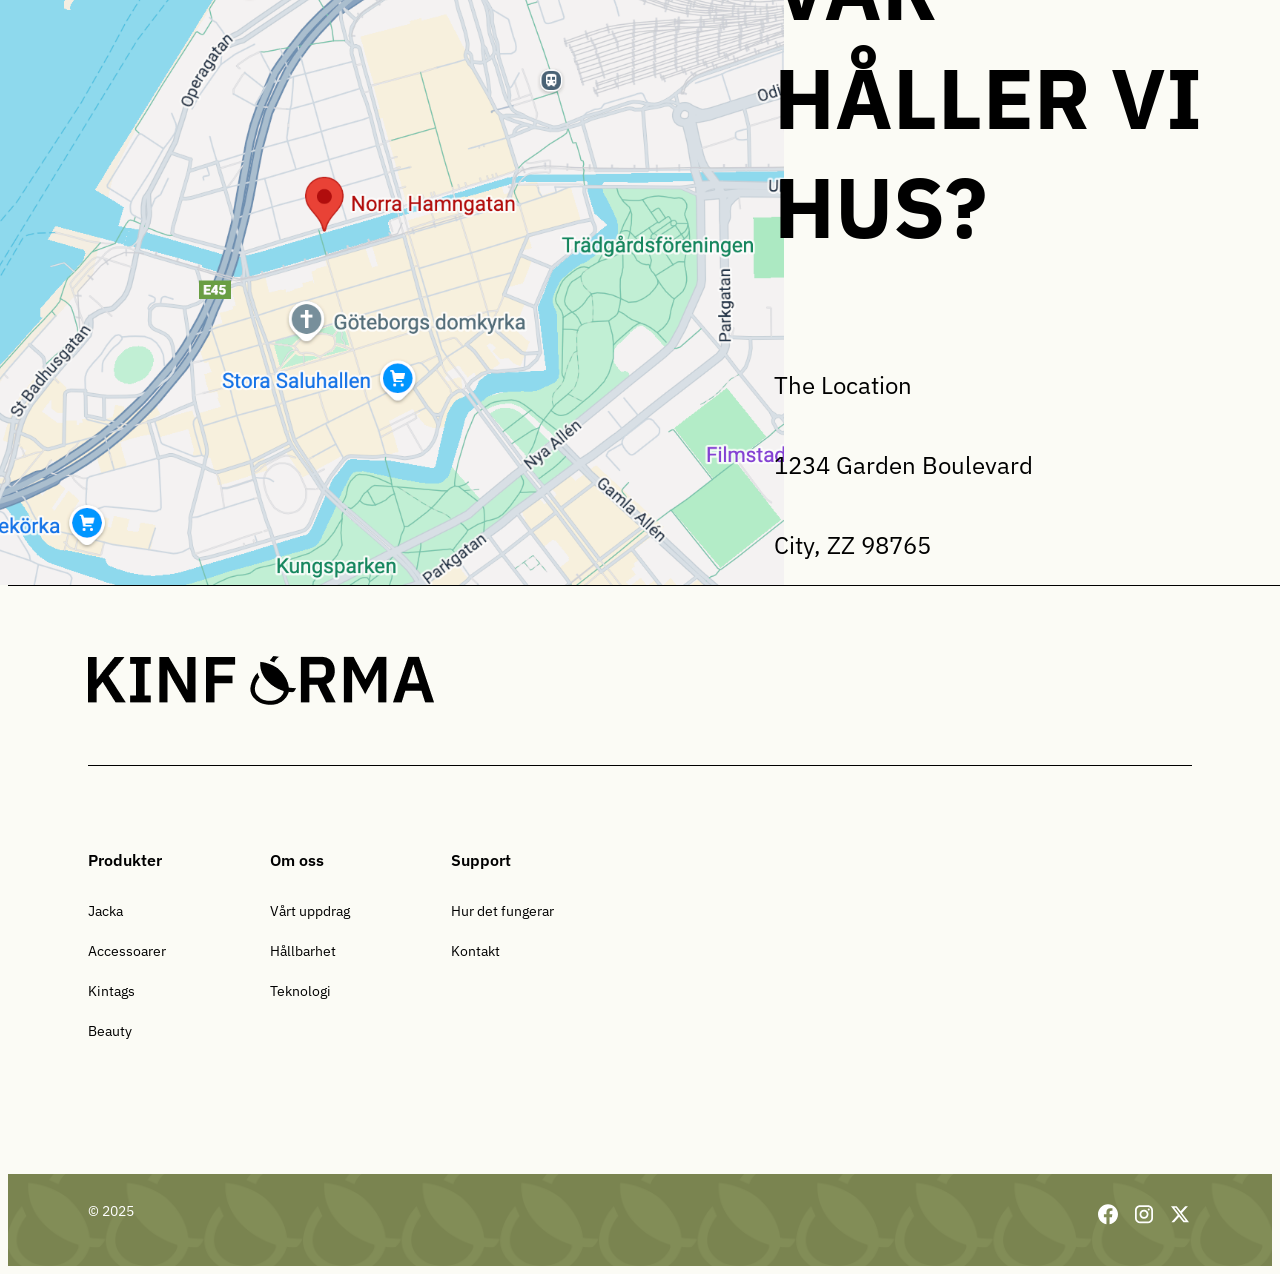
==== commit b5872d7d: "uppdaterat kintag animationen i mobil, desktiop" ====
--- a/index.html
+++ b/index.html
@@ -340,6 +340,28 @@
 </article>
       </section>
 
+<section class="kintagHero">
+
+  <img class="kintagBg" src="produkter/produktbild_kintag_animation.gif" alt="Kintag">
+
+  <div class="kintagContent">
+    <h2>KINTAG</h2>
+
+    <p>
+      Med Kintag är det enklare att känna sig trygg, oavsett om du vill hålla 
+      koll på barn, husdjur eller viktiga saker. Anslut taggen till appen och 
+      få tydlig positionering, smarta varningar och lugn i varje situation.
+    </p>
+
+    <div class="appButtons">
+      <img src="pictures/appstore.png" alt="App Store" />
+      <img src="pictures/googlestore.png" alt="Google Play" />
+    </div>
+  </div>
+
+</section>
+
+</section>
       <section class="recycle">
         <img class="recycleBackground" src="produkter/herobild_alternativ03_lifestyle.png" alt ="2 flickor med jackor" />
 
--- a/style.css
+++ b/style.css
@@ -301,6 +301,7 @@
 
 .configBox {
   border: 1px solid black;
+  border-top: none;
   height: 20vh;
   display: flex;
   justify-content: space-evenly;
@@ -390,14 +391,60 @@
   margin-bottom: 15%;
 }
 
-section.kintagAnimation {
-  display: flex;
-  justify-content: center;
-}
-
-.kintagAnimation img {
-  max-width: 100vw;
-}
+.kintagHero {
+  position: relative;
+  width: 100%;
+  min-height: 100vh;
+  overflow: hidden;
+  padding: 0 1.5rem;
+  display: flex;
+  align-items: center;
+  justify-content: flex-end;
+}
+
+.kintagBg {
+  position: absolute;
+  inset: 0;
+  width: 100%;
+  height: 100%;
+  object-fit: cover;
+  object-position: left center; /* produkten tydligt åt vänster */
+  z-index: 1;
+}
+
+.kintagContent {
+  position: relative;
+  z-index: 2;
+  max-width: 420px;
+  color: #000;
+  text-align: left;
+}
+
+.kintagContent h2 {
+  font-size: 1.5rem;
+  font-weight: 800;
+  margin: 0 0 1rem;
+}
+
+.kintagContent p {
+  margin: 0;
+  line-height: 1.6;
+  font-size: 1rem;
+}
+
+.appButtons {
+  margin-top: 1.8rem;
+  display: flex;
+  gap: 0.8rem;
+  flex-wrap: wrap;
+}
+
+.appButtons img {
+  display: block;
+  height: 40px;
+  width: auto;
+}
+
 #slideshow {
   transition: opacity 0.5s ease;
 }
--- a/mediaquery.css
+++ b/mediaquery.css
@@ -18,7 +18,6 @@
     justify-content: space-around;
     align-items: center;
     padding-right: 5%;
-    gap: 110px;
   }
 
   .desktopNavbarLogo {
@@ -103,16 +102,19 @@
   }
 
   /* Section: Jackan */
+  .greyJacket {
+    display: none;
+  }
+
   .sectionJacka {
-    margin-bottom: 25%;
+    margin-bottom: 0%;
+    height: 57.5vh;
     overflow: visible;
     margin-top: 0%;
-  }
-
-  .greyJacket {
-    overflow: hidden;
-    width: 100vw;
-    height: auto;
+    background-image: url("produkter/produktbild_jacka_snurr.gif");
+    background-size: cover;
+    background-repeat: no-repeat;
+    background-position: top left;
   }
 
   .jacketDot {
@@ -120,26 +122,26 @@
   }
 
   .item1 {
-    top: 25%;
-    left: 55%;
+    top: 20%;
+    left: 52.5%;
     transform: translate(-50%, -50%);
   }
 
   .item2 {
-    top: 75%;
-    left: 63%;
+    top: 50%;
+    left: 60%;
     transform: translate(-50%, -50%);
   }
 
   .item3 {
-    top: 125%;
-    left: 55%;
+    top: 80%;
+    left: 52.5%;
     transform: translate(-50%, -50%);
   }
 
   .sectionJacka button {
     width: 15vw;
-    bottom: -40%;
+    bottom: 10%;
     right: 10%;
   }
 
@@ -167,6 +169,7 @@
     width: 100vw;
     display: flex;
     justify-content: center;
+    margin-top: 5%;
     margin-bottom: 5%;
   }
 
@@ -219,8 +222,37 @@
     height: 60vh;
     background-color: lightblue;
   }
-  #slideshow {
-    transition: opacity 0.5s ease;
+
+  /* Sektion .kintagAnimation */
+
+  .kintagHero {
+    padding: 0 8vw;
+    justify-content: flex-end;
+    align-items: center;
+  }
+
+  .kintagBg {
+    object-fit: cover;
+    object-position: left center;
+  }
+
+  .kintagContent {
+    text-align: left;
+    max-width: 450px;
+  }
+
+  .kintagContent h2 {
+    font-size: 7rem;
+    font-weight: 800;
+    margin: 0 0 1rem;
+  }
+  .kintagContent p {
+    margin: 0;
+    line-height: 1.6;
+    font-size: 1.5rem;
+  }
+  .appButtons {
+    justify-content: flex-start;
   }
 
   /* Section: Hållbarhet */
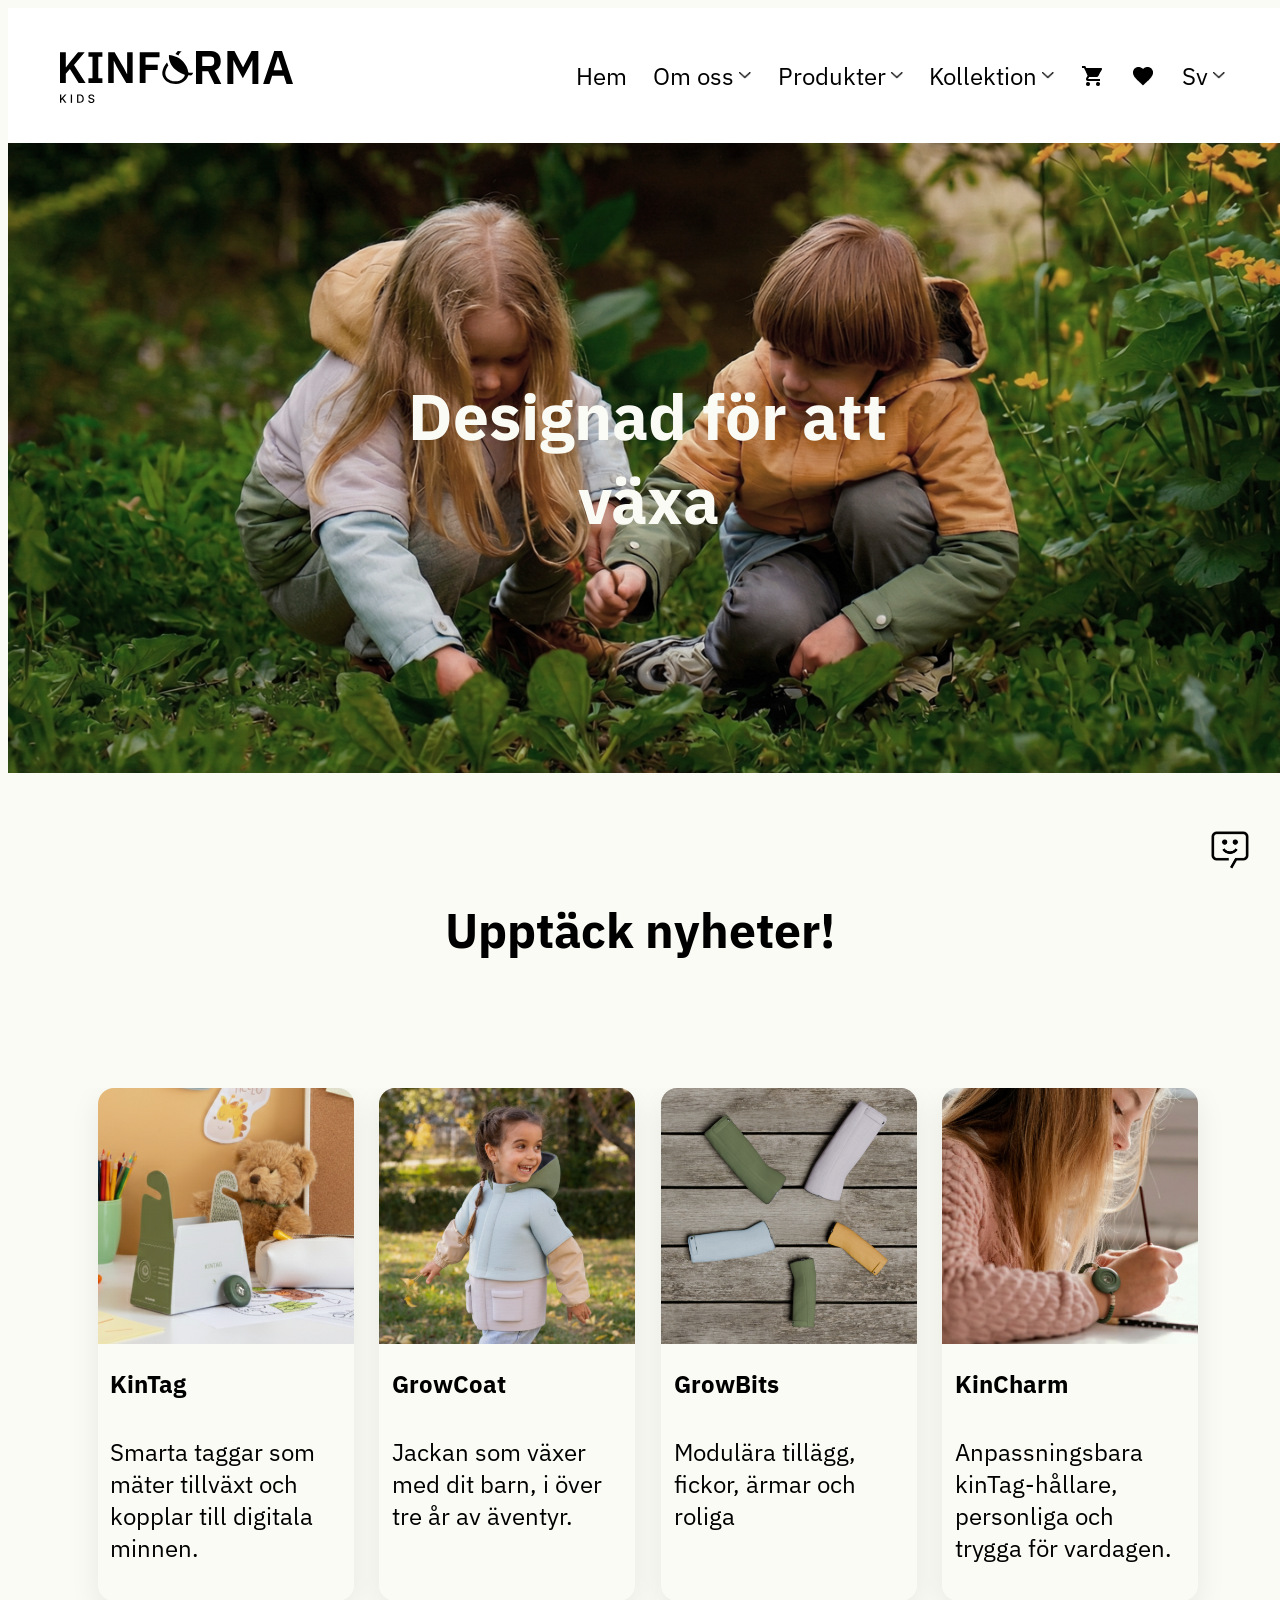
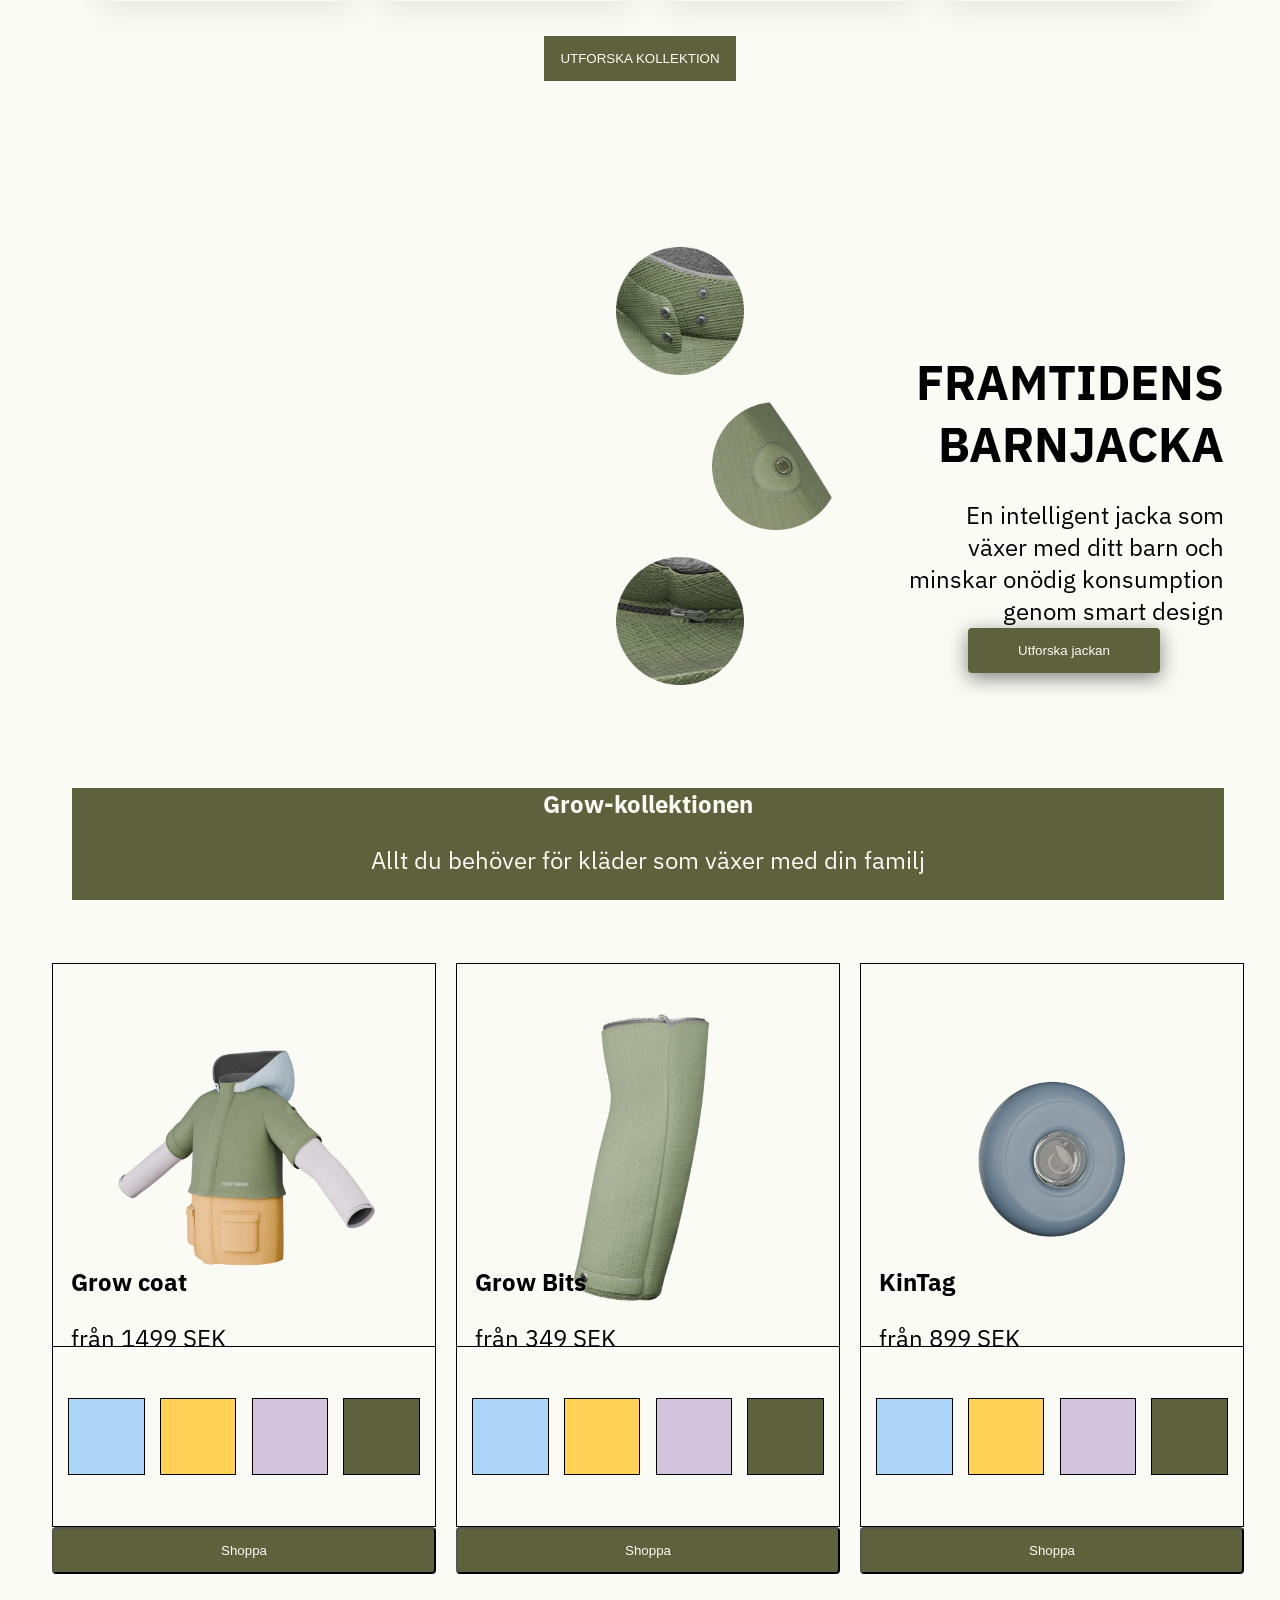
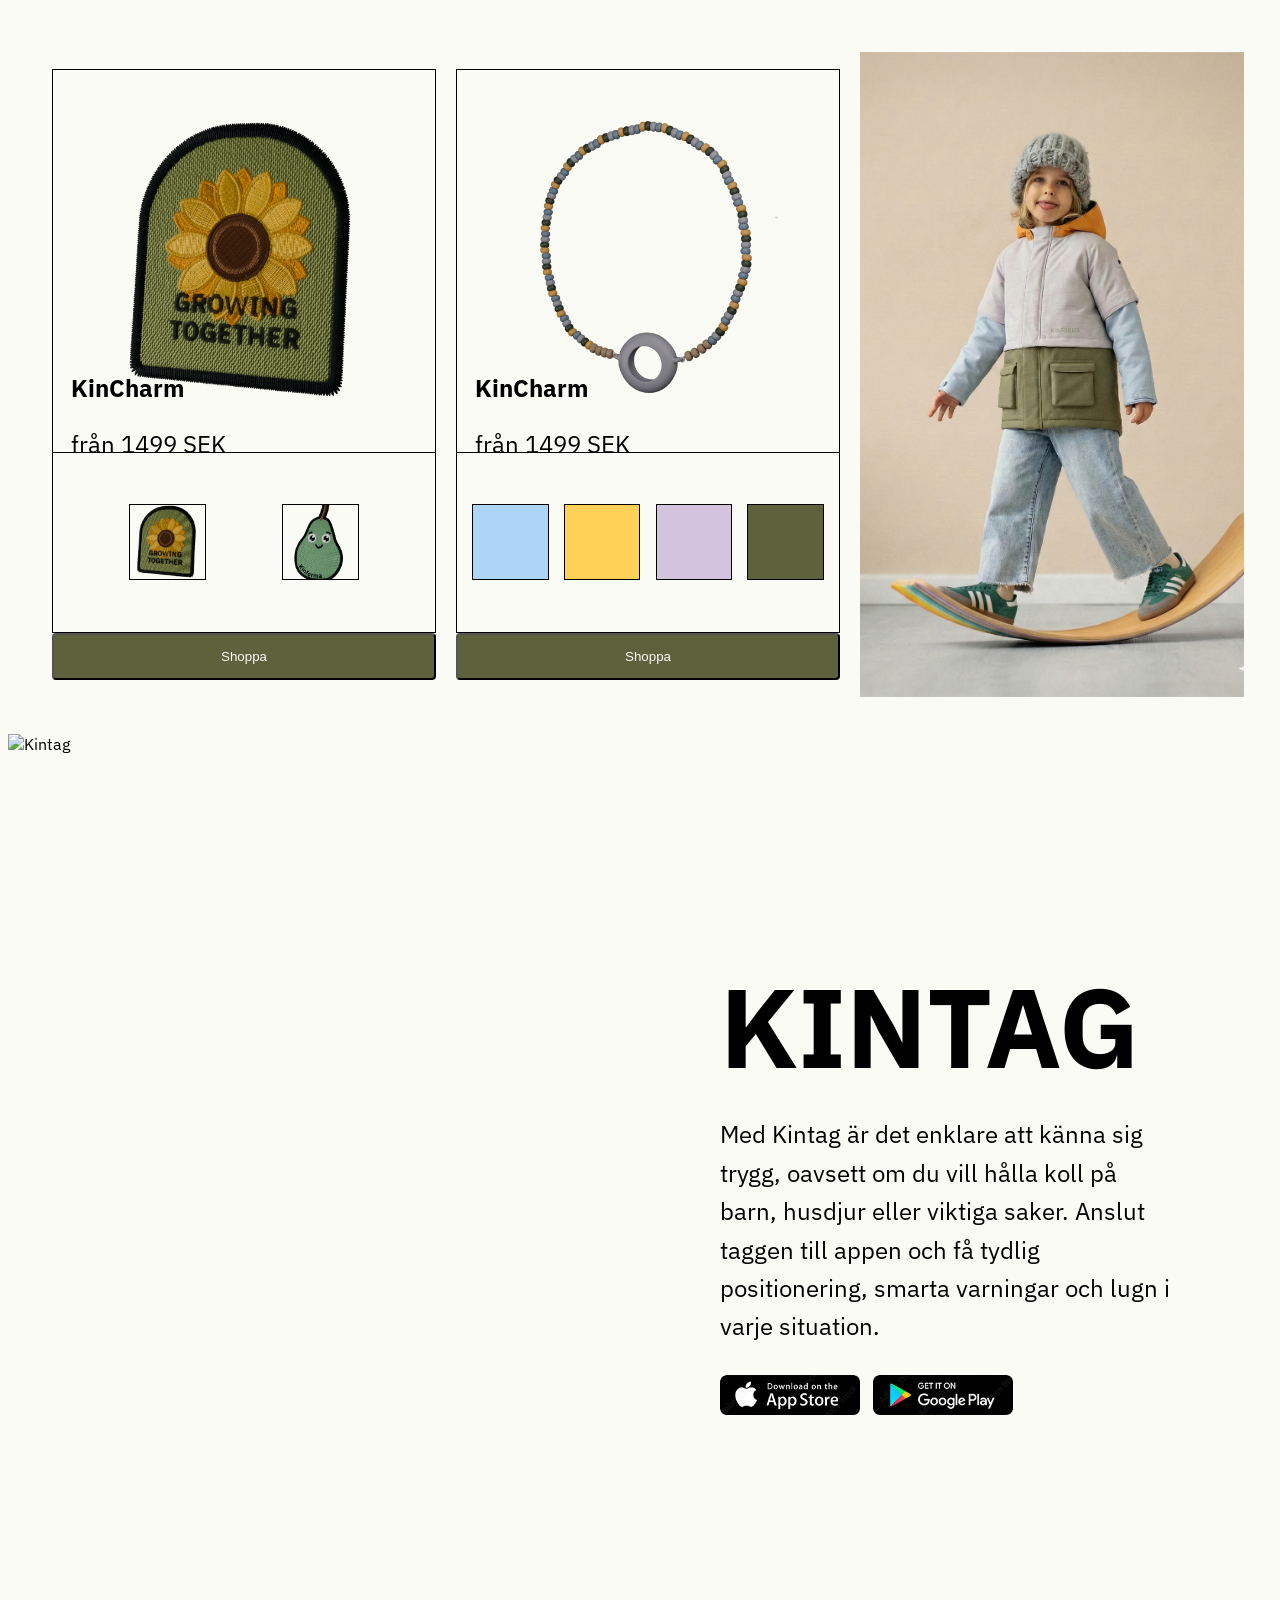
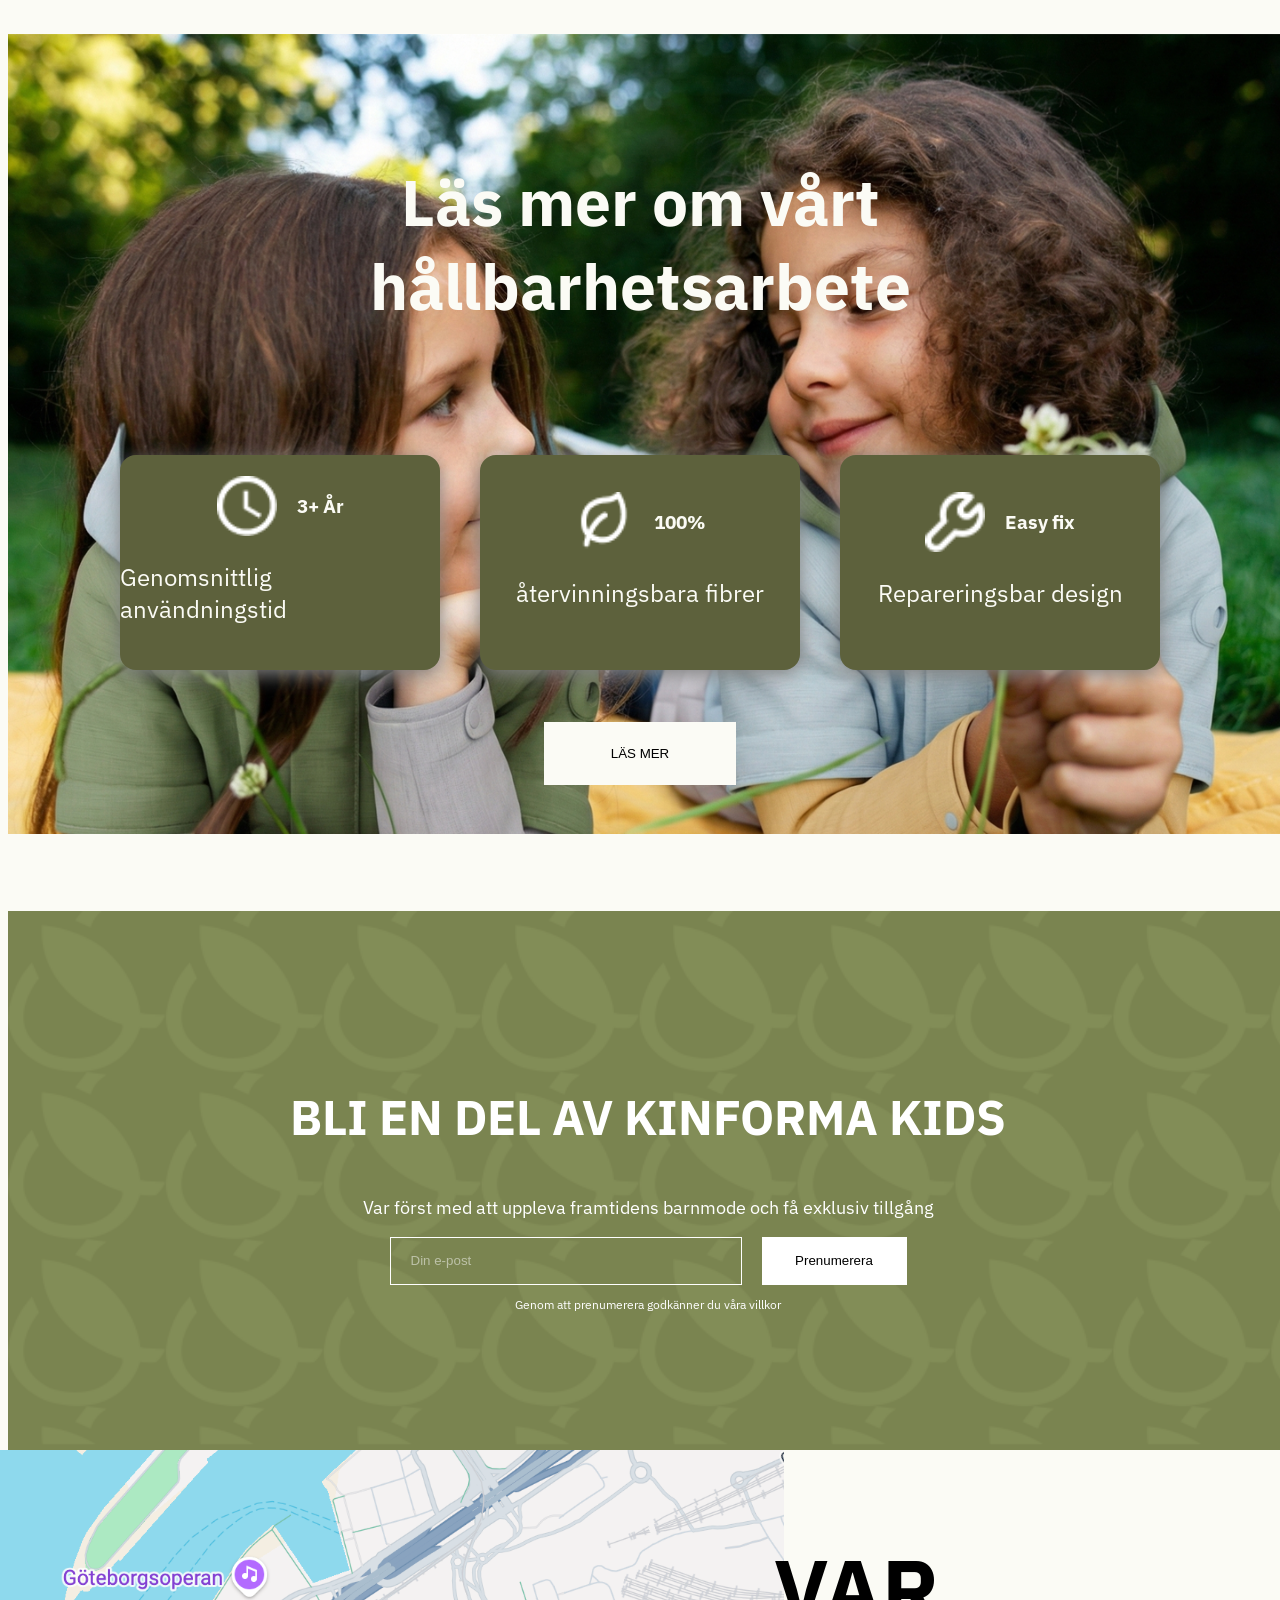
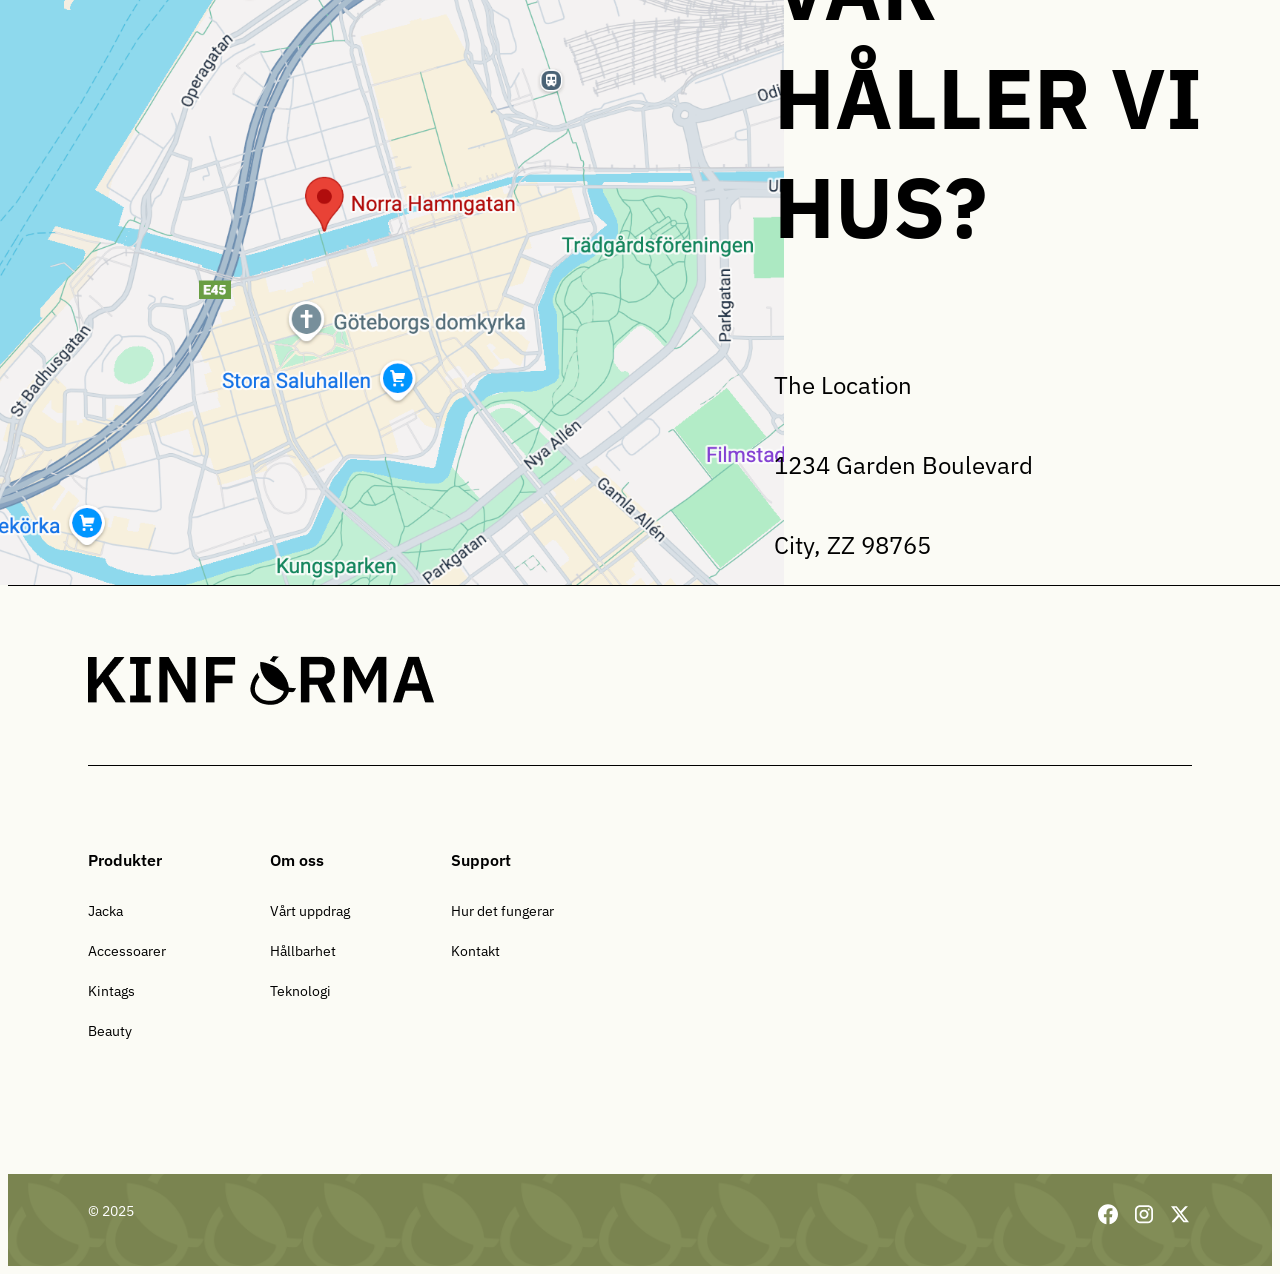
==== commit 30eafef8: "Debugging. Removed double end tags x2" ====
--- a/index.html
+++ b/index.html
@@ -30,7 +30,7 @@
             <img src="pictures/mdi_cart.png" alt="Cart symbol" />
             <img src="pictures/mdi_heart.png" alt="Heart symbol" />
             <div class="langSelect">
-            <p>Sv</p>
+              <p>Sv</p>
               <img
                 class="arrow"
                 src="pictures/arrow.png"
@@ -73,7 +73,7 @@
             </div>
             <img src="pictures/mdi_cart.png" alt="Cart symbol" />
             <img src="pictures/mdi_heart.png" alt="Heart symbol" />
-                        <div class="menuDrop">
+            <div class="menuDrop">
               <p>Sv</p>
               <img
                 class="arrow"
@@ -107,7 +107,7 @@
             <div class="card-body">
               <h2>KinTag</h2>
               <p>
-                Smarta taggar som möter tillväxt och kopplar till digitala
+                Smarta taggar som mäter tillväxt och kopplar till digitala
                 minnen.
               </p>
             </div>
@@ -144,7 +144,6 @@
         <div class="headerButtons">
           <button class="hero-knapp">UTFORSKA KOLLEKTION</button>
         </div>
-
       </section>
 
       <div class="textJackaMobile">
@@ -164,8 +163,14 @@
           </p>
         </div>
         <img class="greyJacket" src="produkter/produktbild_jacka_snurr.gif" />
-        <img class="jacketDot item1" src="produkter/hood_buttons_detaljbild.png" />
-        <img class="jacketDot item2" src="produkter/kintag_holder_detaljbild.png" />
+        <img
+          class="jacketDot item1"
+          src="produkter/hood_buttons_detaljbild.png"
+        />
+        <img
+          class="jacketDot item2"
+          src="produkter/kintag_holder_detaljbild.png"
+        />
         <img class="jacketDot item3" src="produkter/hood_zip_detaljbild.png" />
         <button>Utforska jackan</button>
       </section>
@@ -178,195 +183,204 @@
       </section>
 
       <section class="produktvisning">
-              <article class="productCard">
-        <div class="productCardBorder">
-          <img src="produkter/produktbild_jacka_4.png" alt="Grow coat" />
-          <div class="produktText">
-            <h3>Grow coat</h3>
-            <p>från 1499 SEK</p>
-          </div>
-        </div>
-
-        <div class="configBox coatConfig">
-          <div
-            class="colorBox coatConfigRed"
-            data-image="produkter/produktbild_jacka_2.png"
-          ></div>
-
-          <div
-            class="colorBox coatConfigYellow"
-            data-image="produkter/produktbild_jacka_3.png"
-          ></div>
-
-          <div
-            class="colorBox coatConfigGreen"
-            data-image="produkter/produktbild_jacka_1.png"
-          ></div>
-
-          <div
-            class="colorBox coatConfigBlue"
-            data-image="produkter/produktbild_jacka_4.png"
-          ></div>
-        </div>
-
-        <button>Shoppa</button>
-      </article>
-       </article>
-      <article class="productCard">
-        <div class="productCardBorder">
-          <img src="produkter/produktbild_growbits1.png" alt="Growbits" />
-          <div class="produktText">
-            <h3>Grow Bits</h3>
-            <p>från 349 SEK</p>
-          </div>
-        </div>
-
-        <div class="configBox coatConfig">
-          <div
-            class="colorBox coatConfigRed"
-            data-image="produkter/produktbild_growbits2.png"
-          ></div>
-
-          <div
-            class="colorBox coatConfigYellow"
-            data-image="produkter/produktbild_growbits3.png"
-          ></div>
-
-          <div
-            class="colorBox coatConfigGreen"
-            data-image="produkter/produktbild_growbits4.png"
-          ></div>
-
-          <div
-            class="colorBox coatConfigBlue"
-            data-image="produkter/produktbild_growbits1.png"
-          ></div>
-        </div>
-
-        <button>Shoppa</button>
-      </article>
-      <article class="productCard">
-        <div class="productCardBorder">
-          <img src="produkter/produktbild_kintag_2.png" alt="KinCharm" />
-          <div class="produktText">
-            <h3>KinTag</h3>
-            <p>från 899 SEK</p>
-          </div>
-        </div>
-        
-        <div class="configBox charmConfig">
-          <div
-          class="colorBox charmConfigRed"
-          data-image="produkter/produktbild_kintag_2.png"
-          ></div>
-          
-          <div
-          class="colorBox charmConfigYellow"
-          data-image="produkter/produktbild_kintag_3.png"
-          ></div>
-          
-          <div
-          class="colorBox charmConfigGreen"
-          data-image="produkter/produktbild_kintag_1.png"
-          ></div>
-          
-          <div
-          class="colorBox charmConfigBlue"
-          data-image="produkter/produktbild_kincharm_4.png"
-          ></div>
-        </div>
-        <button>Shoppa</button>
-      </article>
-
-
-<article class="productCard patchProduct">
-  <div class="productCardBorder">
-    <img src="produkter/produktibld_patch_2.png" alt="PATCHES" />
-    <div class="produktText">
-      <h3>KinCharm</h3>
-      <p>från 1499 SEK</p>
-    </div>
-  </div>
-
-  <div class="configBox charmConfig">
-    <div
-      class="colorBox charmConfigRed patchImage1"
-      data-image="produkter/produktibld_patch_2.png"
-    ></div>
-
-    <div
-      class="colorBox charmConfigYellow patchImage2"
-      data-image="produkter/produktibld_patch_1.png"
-    ></div>
-  </div>
-  <button>Shoppa</button>
-</article>
-
-      <article class="productCard">
-  <div class="productCardBorder">
-    <img src="produkter/produktbild_kincharm_1.png" alt="KinCharm" />
-    <div class="produktText">
-      <h3>KinCharm</h3>
-      <p>från 1499 SEK</p>
-    </div>
-  </div>
-
-  <div class="configBox charmConfig">
-    <div
-      class="colorBox charmConfigRed"
-      data-image="produkter/produktbild_kincharm_1.png"
-    ></div>
-
-    <div
-      class="colorBox charmConfigYellow"
-      data-image="produkter/produktbild_kincharm_2.png"
-    ></div>
-
-    <div
-      class="colorBox charmConfigGreen"
-      data-image="produkter/produktbild_kincharm_3.png"
-    ></div>
-
-    <div
-      class="colorBox charmConfigBlue"
-      data-image="produkter/produktbild_kincharm_4.png"
-    ></div>
-  </div>
-  <button>Shoppa</button>
-</article>
-<article class="bildspel">
-  <img id = "slideshow" class="bildspelImage" src="produkter/Studiobild_alternativ02_jacka.png" alt="Pojke med jacka" />
-  <!-- För bildspel! -->
-</article>
-      </section>
-
-<section class="kintagHero">
-
-  <img class="kintagBg" src="produkter/produktbild_kintag_animation.gif" alt="Kintag">
-
-  <div class="kintagContent">
-    <h2>KINTAG</h2>
-
-    <p>
-      Med Kintag är det enklare att känna sig trygg, oavsett om du vill hålla 
-      koll på barn, husdjur eller viktiga saker. Anslut taggen till appen och 
-      få tydlig positionering, smarta varningar och lugn i varje situation.
-    </p>
-
-    <div class="appButtons">
-      <img src="pictures/appstore.png" alt="App Store" />
-      <img src="pictures/googlestore.png" alt="Google Play" />
-    </div>
-  </div>
-
-</section>
-
-</section>
+        <article class="productCard">
+          <div class="productCardBorder">
+            <img src="produkter/produktbild_jacka_4.png" alt="Grow coat" />
+            <div class="produktText">
+              <h3>Grow coat</h3>
+              <p>från 1499 SEK</p>
+            </div>
+          </div>
+
+          <div class="configBox coatConfig">
+            <div
+              class="colorBox coatConfigRed"
+              data-image="produkter/produktbild_jacka_2.png"
+            ></div>
+
+            <div
+              class="colorBox coatConfigYellow"
+              data-image="produkter/produktbild_jacka_3.png"
+            ></div>
+
+            <div
+              class="colorBox coatConfigGreen"
+              data-image="produkter/produktbild_jacka_1.png"
+            ></div>
+
+            <div
+              class="colorBox coatConfigBlue"
+              data-image="produkter/produktbild_jacka_4.png"
+            ></div>
+          </div>
+
+          <button>Shoppa</button>
+        </article>
+        <article class="productCard">
+          <div class="productCardBorder">
+            <img src="produkter/produktbild_growbits1.png" alt="Growbits" />
+            <div class="produktText">
+              <h3>Grow Bits</h3>
+              <p>från 349 SEK</p>
+            </div>
+          </div>
+
+          <div class="configBox coatConfig">
+            <div
+              class="colorBox coatConfigRed"
+              data-image="produkter/produktbild_growbits2.png"
+            ></div>
+
+            <div
+              class="colorBox coatConfigYellow"
+              data-image="produkter/produktbild_growbits3.png"
+            ></div>
+
+            <div
+              class="colorBox coatConfigGreen"
+              data-image="produkter/produktbild_growbits4.png"
+            ></div>
+
+            <div
+              class="colorBox coatConfigBlue"
+              data-image="produkter/produktbild_growbits1.png"
+            ></div>
+          </div>
+
+          <button>Shoppa</button>
+        </article>
+        <article class="productCard">
+          <div class="productCardBorder">
+            <img src="produkter/produktbild_kintag_2.png" alt="KinCharm" />
+            <div class="produktText">
+              <h3>KinTag</h3>
+              <p>från 899 SEK</p>
+            </div>
+          </div>
+
+          <div class="configBox charmConfig">
+            <div
+              class="colorBox charmConfigRed"
+              data-image="produkter/produktbild_kintag_2.png"
+            ></div>
+
+            <div
+              class="colorBox charmConfigYellow"
+              data-image="produkter/produktbild_kintag_3.png"
+            ></div>
+
+            <div
+              class="colorBox charmConfigGreen"
+              data-image="produkter/produktbild_kintag_1.png"
+            ></div>
+
+            <div
+              class="colorBox charmConfigBlue"
+              data-image="produkter/produktbild_kincharm_4.png"
+            ></div>
+          </div>
+          <button>Shoppa</button>
+        </article>
+
+        <article class="productCard patchProduct">
+          <div class="productCardBorder">
+            <img src="produkter/produktibld_patch_2.png" alt="PATCHES" />
+            <div class="produktText">
+              <h3>KinCharm</h3>
+              <p>från 1499 SEK</p>
+            </div>
+          </div>
+
+          <div class="configBox charmConfig">
+            <div
+              class="colorBox charmConfigRed patchImage1"
+              data-image="produkter/produktibld_patch_2.png"
+            ></div>
+
+            <div
+              class="colorBox charmConfigYellow patchImage2"
+              data-image="produkter/produktibld_patch_1.png"
+            ></div>
+          </div>
+          <button>Shoppa</button>
+        </article>
+
+        <article class="productCard">
+          <div class="productCardBorder">
+            <img src="produkter/produktbild_kincharm_1.png" alt="KinCharm" />
+            <div class="produktText">
+              <h3>KinCharm</h3>
+              <p>från 1499 SEK</p>
+            </div>
+          </div>
+
+          <div class="configBox charmConfig">
+            <div
+              class="colorBox charmConfigRed"
+              data-image="produkter/produktbild_kincharm_1.png"
+            ></div>
+
+            <div
+              class="colorBox charmConfigYellow"
+              data-image="produkter/produktbild_kincharm_2.png"
+            ></div>
+
+            <div
+              class="colorBox charmConfigGreen"
+              data-image="produkter/produktbild_kincharm_3.png"
+            ></div>
+
+            <div
+              class="colorBox charmConfigBlue"
+              data-image="produkter/produktbild_kincharm_4.png"
+            ></div>
+          </div>
+          <button>Shoppa</button>
+        </article>
+        <article class="bildspel">
+          <img
+            id="slideshow"
+            class="bildspelImage"
+            src="produkter/Studiobild_alternativ02_jacka.png"
+            alt="Pojke med jacka"
+          />
+          <!-- För bildspel! -->
+        </article>
+      </section>
+
+      <section class="kintagHero">
+        <img
+          class="kintagBg"
+          src="produkter/produktbild_kintag_animation.gif"
+          alt="Kintag"
+        />
+
+        <div class="kintagContent">
+          <h2>KINTAG</h2>
+
+          <p>
+            Med Kintag är det enklare att känna sig trygg, oavsett om du vill
+            hålla koll på barn, husdjur eller viktiga saker. Anslut taggen till
+            appen och få tydlig positionering, smarta varningar och lugn i varje
+            situation.
+          </p>
+
+          <div class="appButtons">
+            <img src="pictures/appstore.png" alt="App Store" />
+            <img src="pictures/googlestore.png" alt="Google Play" />
+          </div>
+        </div>
+      </section>
+
       <section class="recycle">
-        <img class="recycleBackground" src="produkter/herobild_alternativ03_lifestyle.png" alt ="2 flickor med jackor" />
+        <img
+          class="recycleBackground"
+          src="produkter/herobild_alternativ03_lifestyle.png"
+          alt="2 flickor med jackor"
+        />
 
         <h2 class="recycleHeader">Läs mer om vårt<br />hållbarhetsarbete</h2>
-      
+
         <div class="argumentDesktop">
           <article class="argument">
             <div>
@@ -411,7 +425,9 @@
           <input id="signUpBox" placeholder="Din e-post" />
           <button>Prenumerera</button>
         </div>
-        <p class="newsletterBottomText">Genom att prenumerera godkänner du våra villkor</p>
+        <p class="newsletterBottomText">
+          Genom att prenumerera godkänner du våra villkor
+        </p>
       </section>
 
       <section class="location">
@@ -422,8 +438,16 @@
           <p>City, ZZ 98765</p>
         </div>
         <div class="imgLocation">
-          <img class="mapMobile" src="pictures/location.png" alt="Google Location" />
-          <img class="mapDesktop" src="pictures/location.png" alt="Google Location" />
+          <img
+            class="mapMobile"
+            src="pictures/location.png"
+            alt="Google Location"
+          />
+          <img
+            class="mapDesktop"
+            src="pictures/location.png"
+            alt="Google Location"
+          />
         </div>
       </section>
 
--- a/style.css
+++ b/style.css
@@ -290,7 +290,7 @@
 
 .produktText {
   position: absolute;
-  top: 55%;
+  top: 40%;
   left: 5%;
 }
 
--- a/mediaquery.css
+++ b/mediaquery.css
@@ -202,7 +202,7 @@
     font-size: 1.5rem;
   }
   .produktText {
-    top: 48%;
+    top: 43%;
   }
 
   .productCard img {
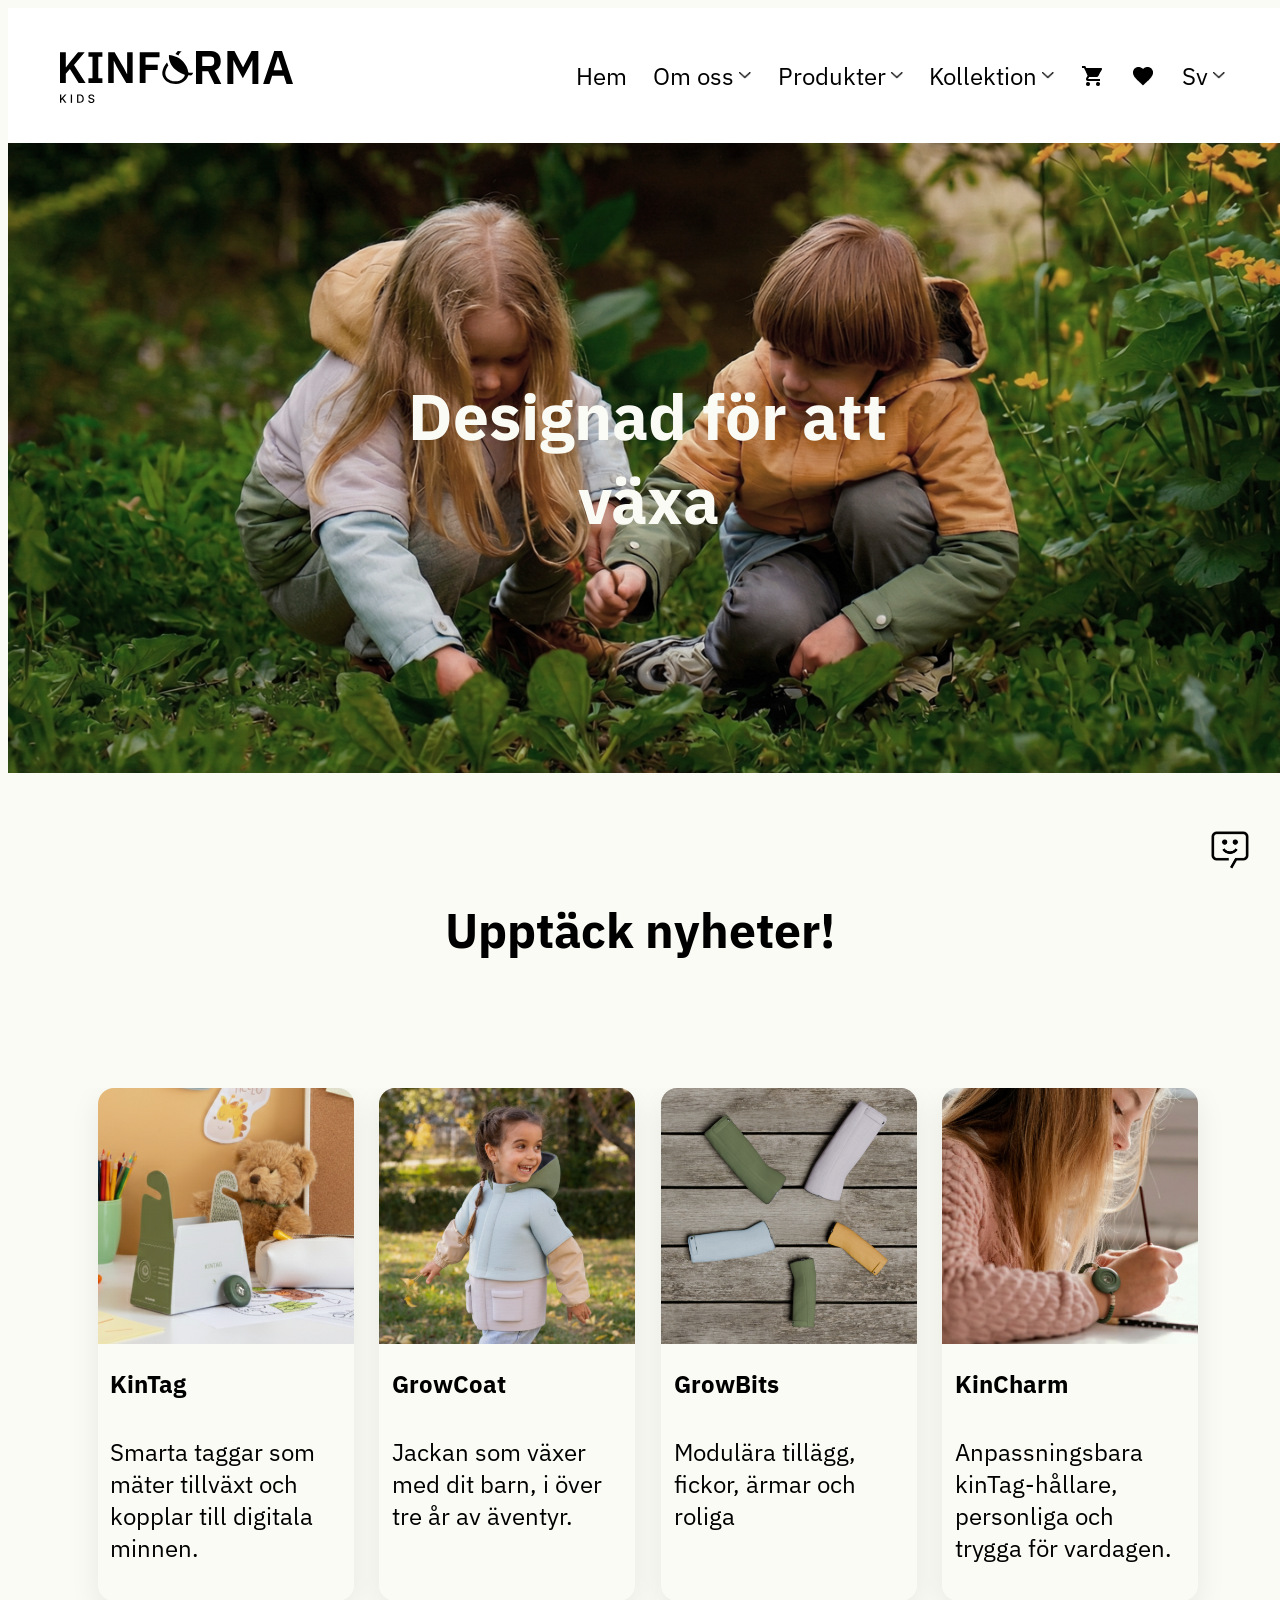
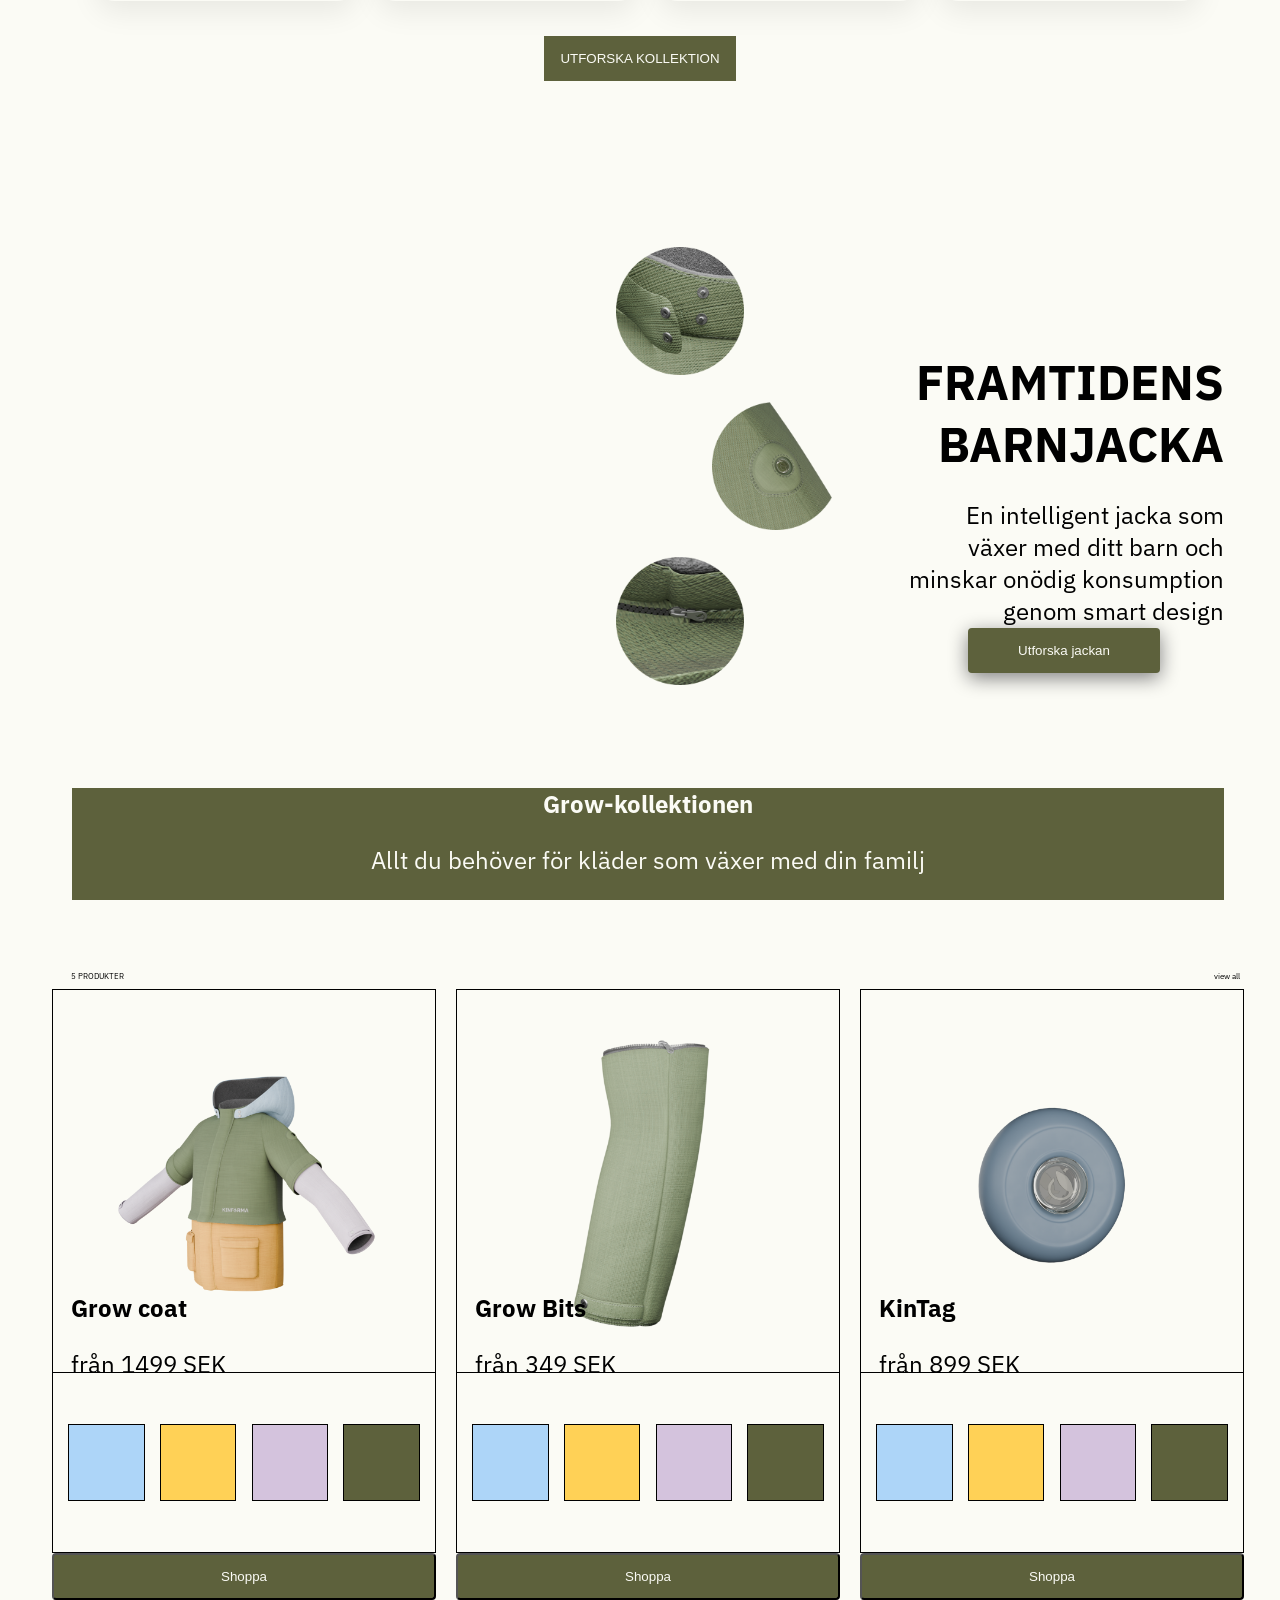
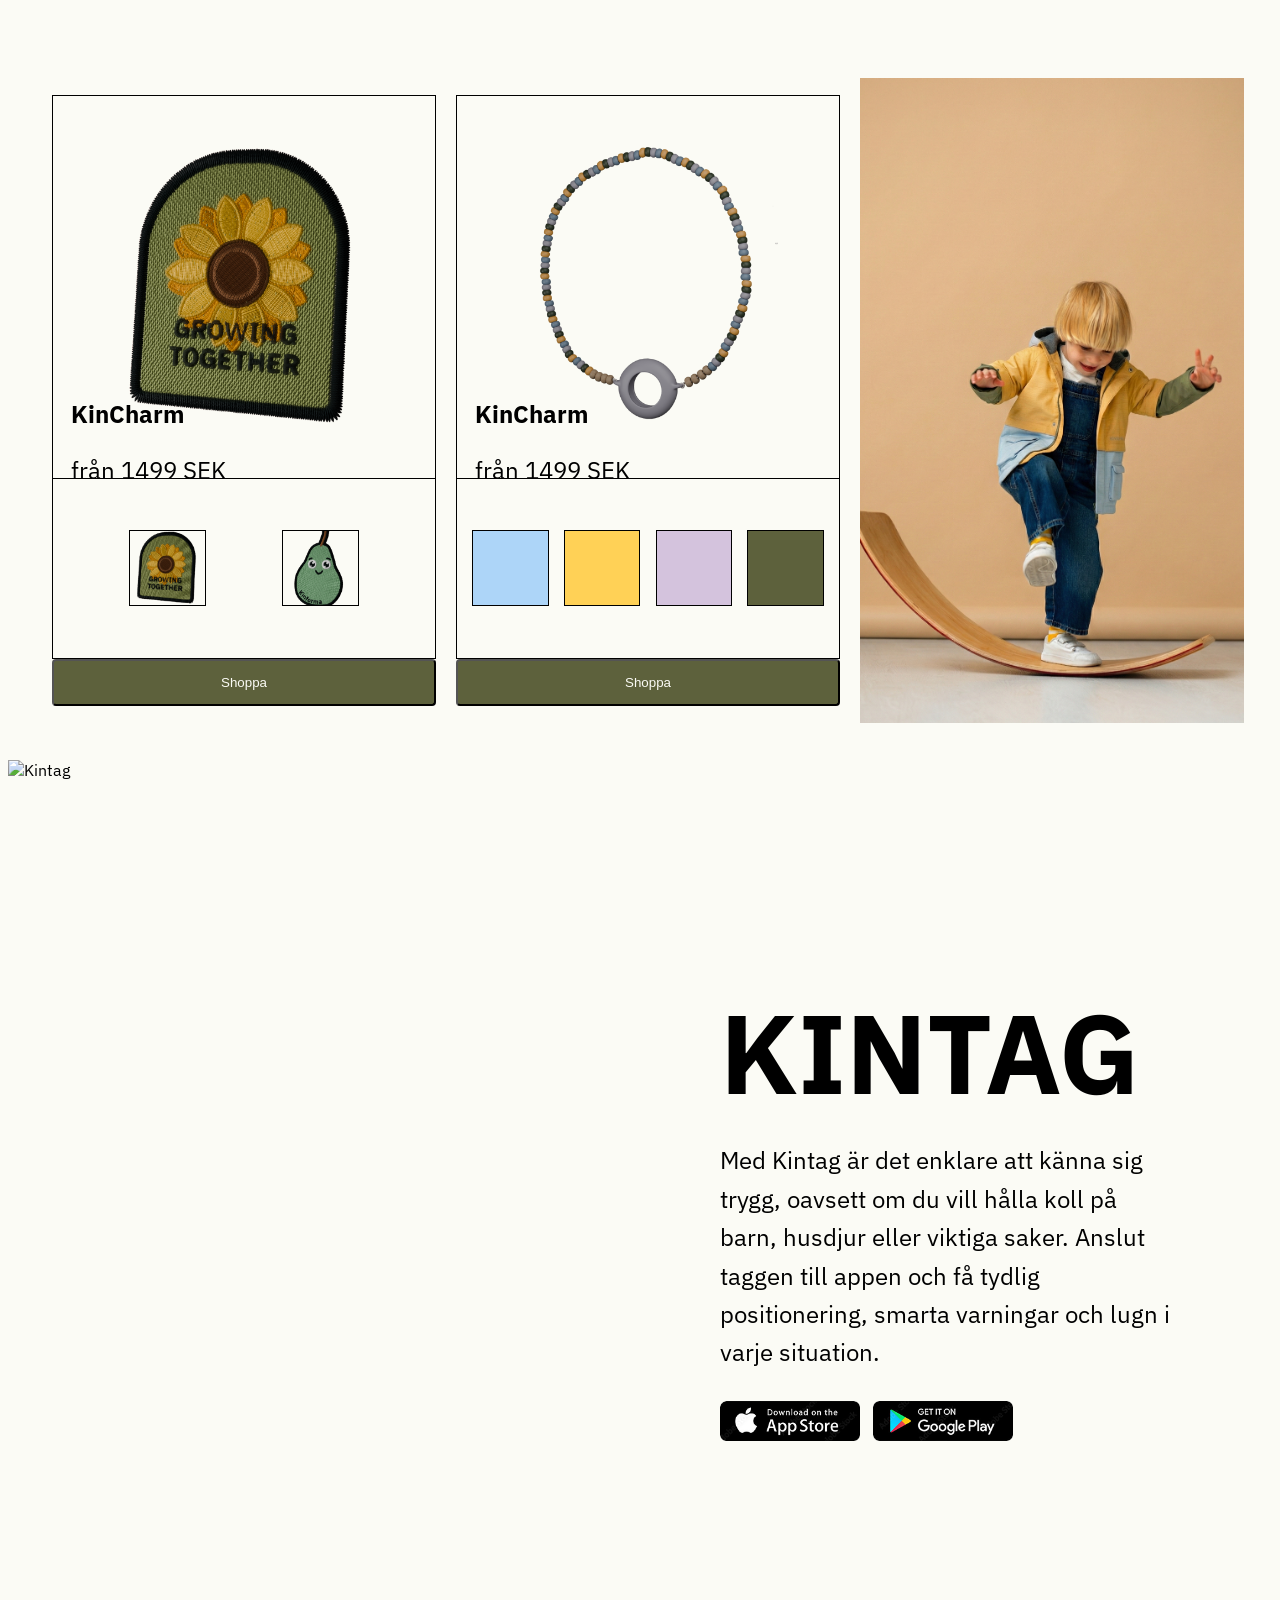
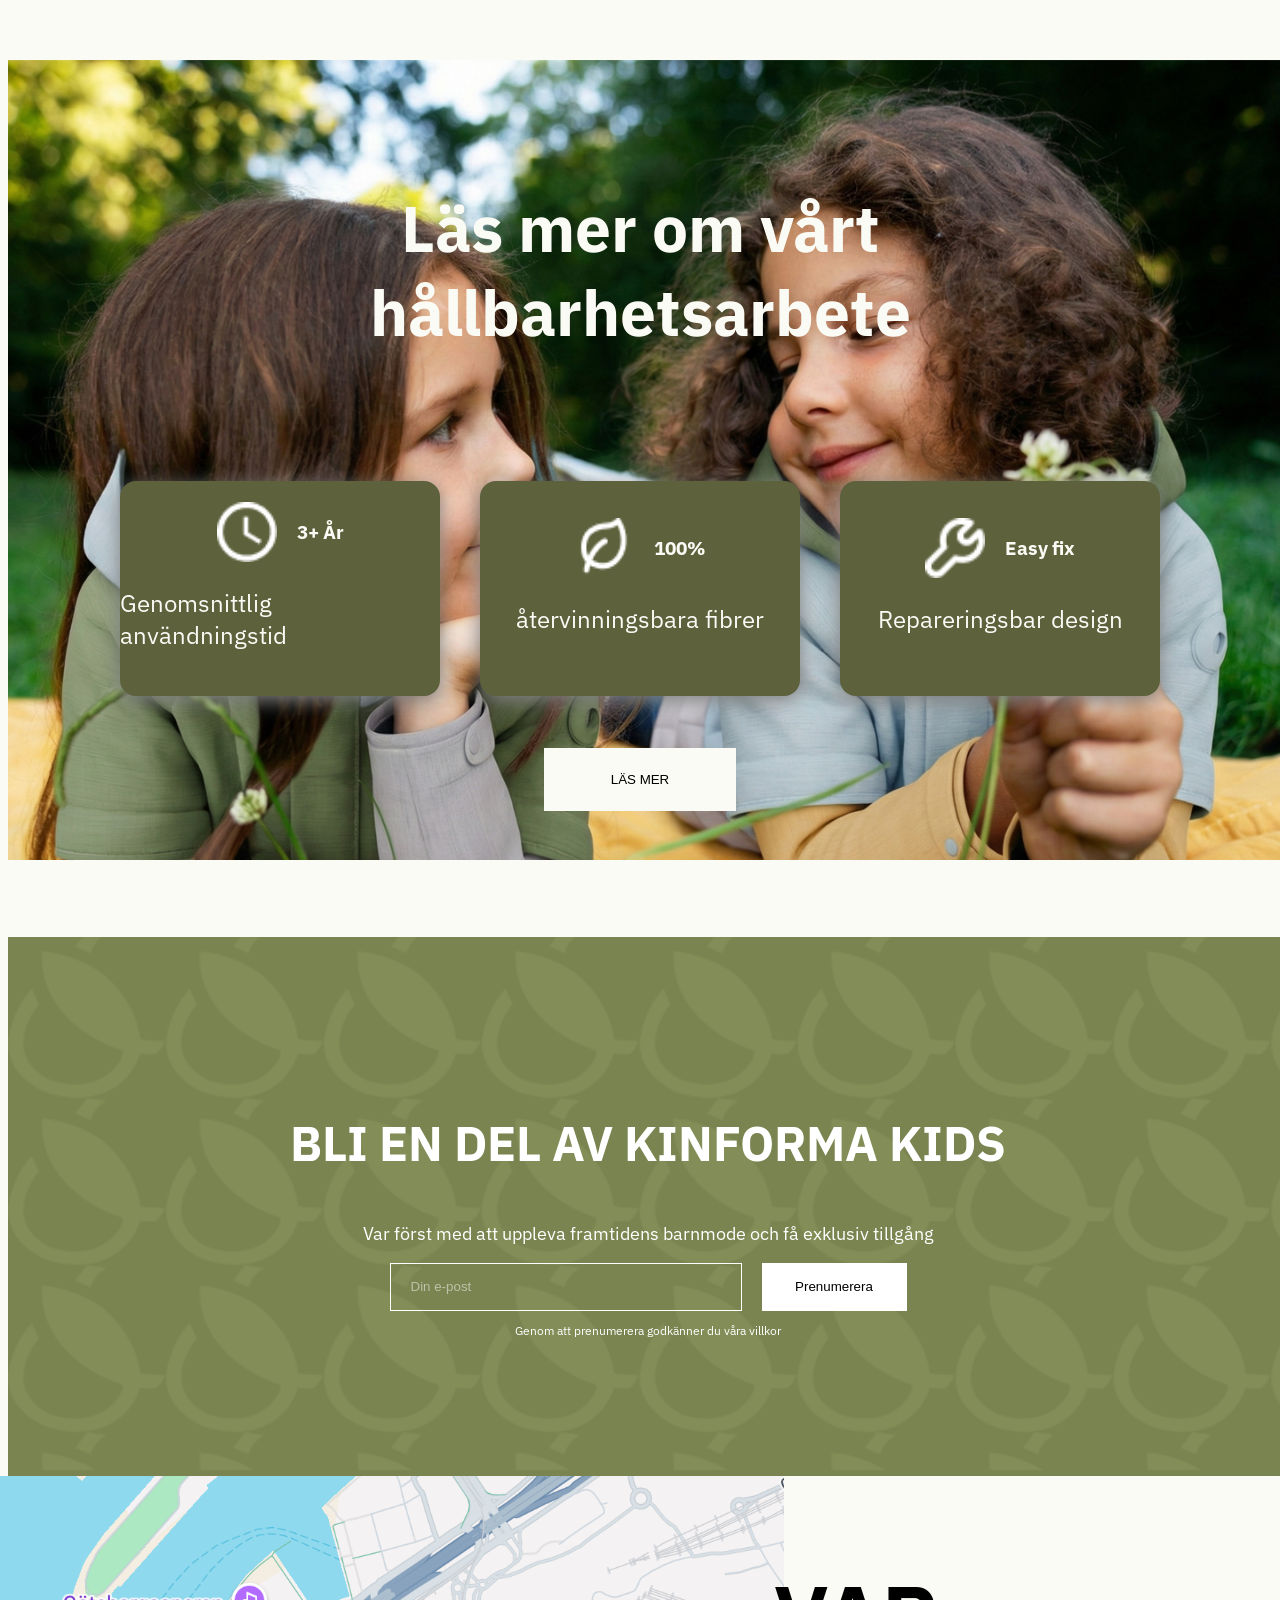
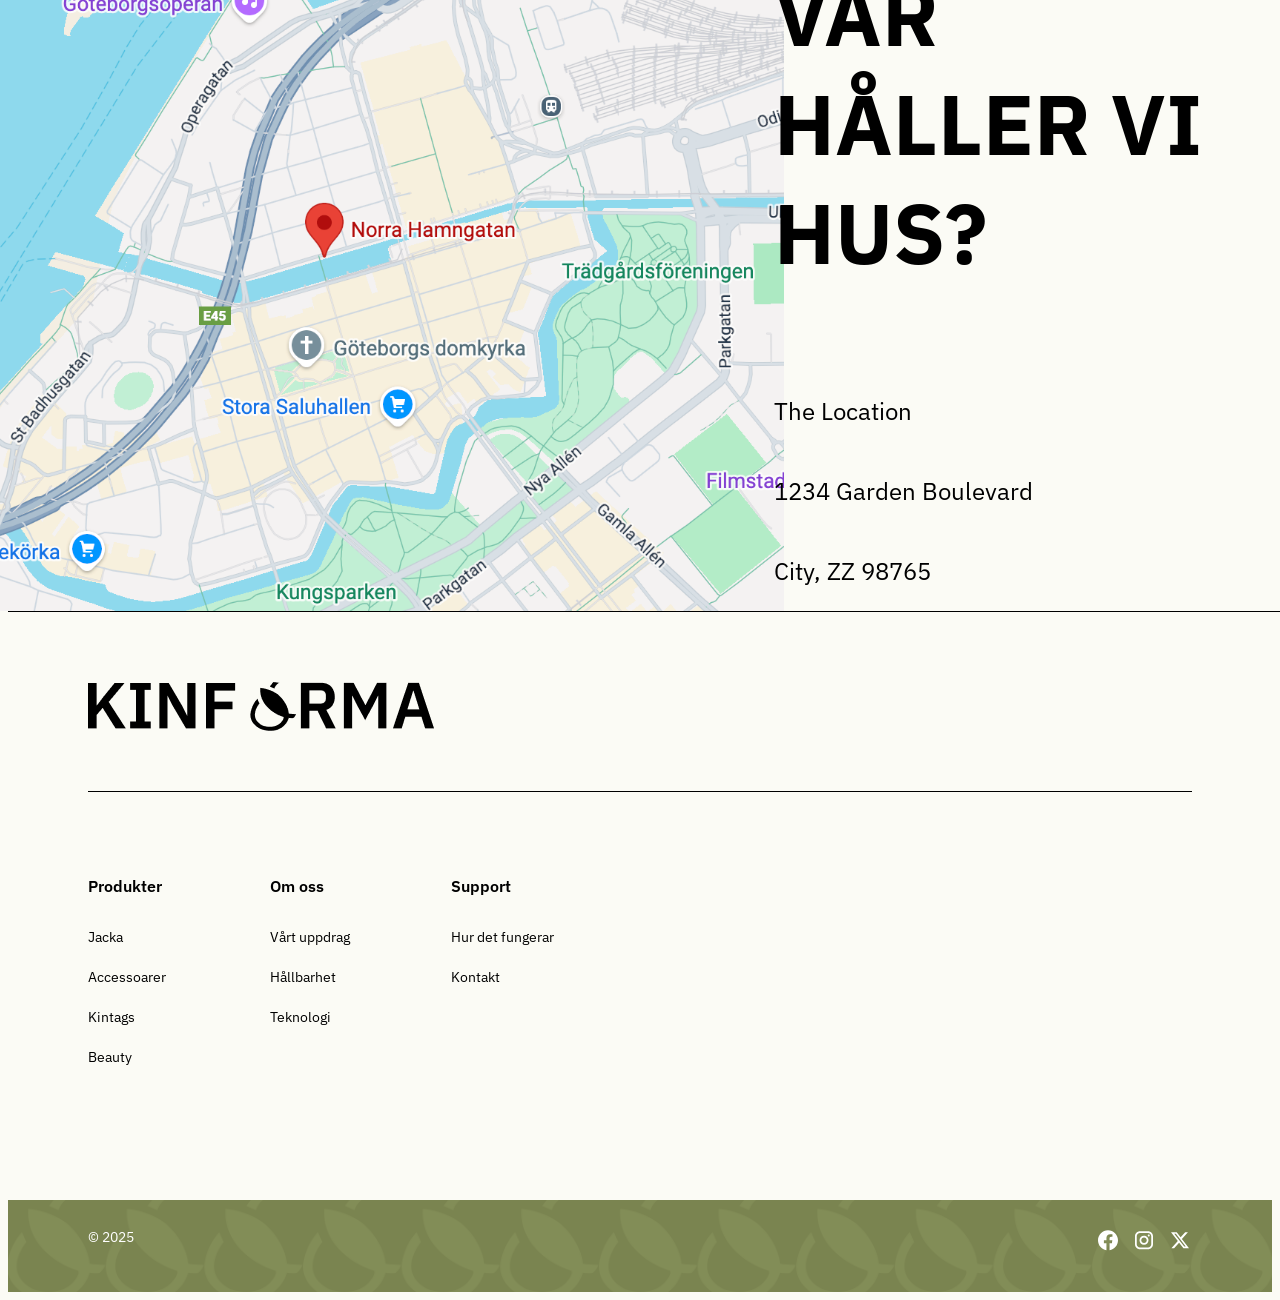
==== commit d6459b5d: "Added text above product cards to follow new design version" ====
--- a/index.html
+++ b/index.html
@@ -182,6 +182,11 @@
         </div>
       </section>
 
+      <section class="textAboveProducts">
+        <p>5 PRODUKTER</p>
+        <a>view all</a>
+      </section>
+
       <section class="produktvisning">
         <article class="productCard">
           <div class="productCardBorder">
--- a/style.css
+++ b/style.css
@@ -191,8 +191,10 @@
 
 /* SECTION: Jackan */
 .textJackaMobile {
-  width: 100vw;
+  width: 80vw;
   text-align: center;
+  margin-left: 10%;
+  margin-right: 10%;
 }
 
 .jackaHeaderMobile {
@@ -261,6 +263,19 @@
   display: none;
 }
 
+.textAboveProducts {
+  display: flex;
+  justify-content: space-between;
+  align-items: baseline;
+  margin-left: 5%;
+  margin-right: 2.5%;
+}
+
+.textAboveProducts p,
+.textAboveProducts a {
+  font-size: 0.5rem;
+}
+
 section.produktvisning {
   width: 100vw;
   display: flex;
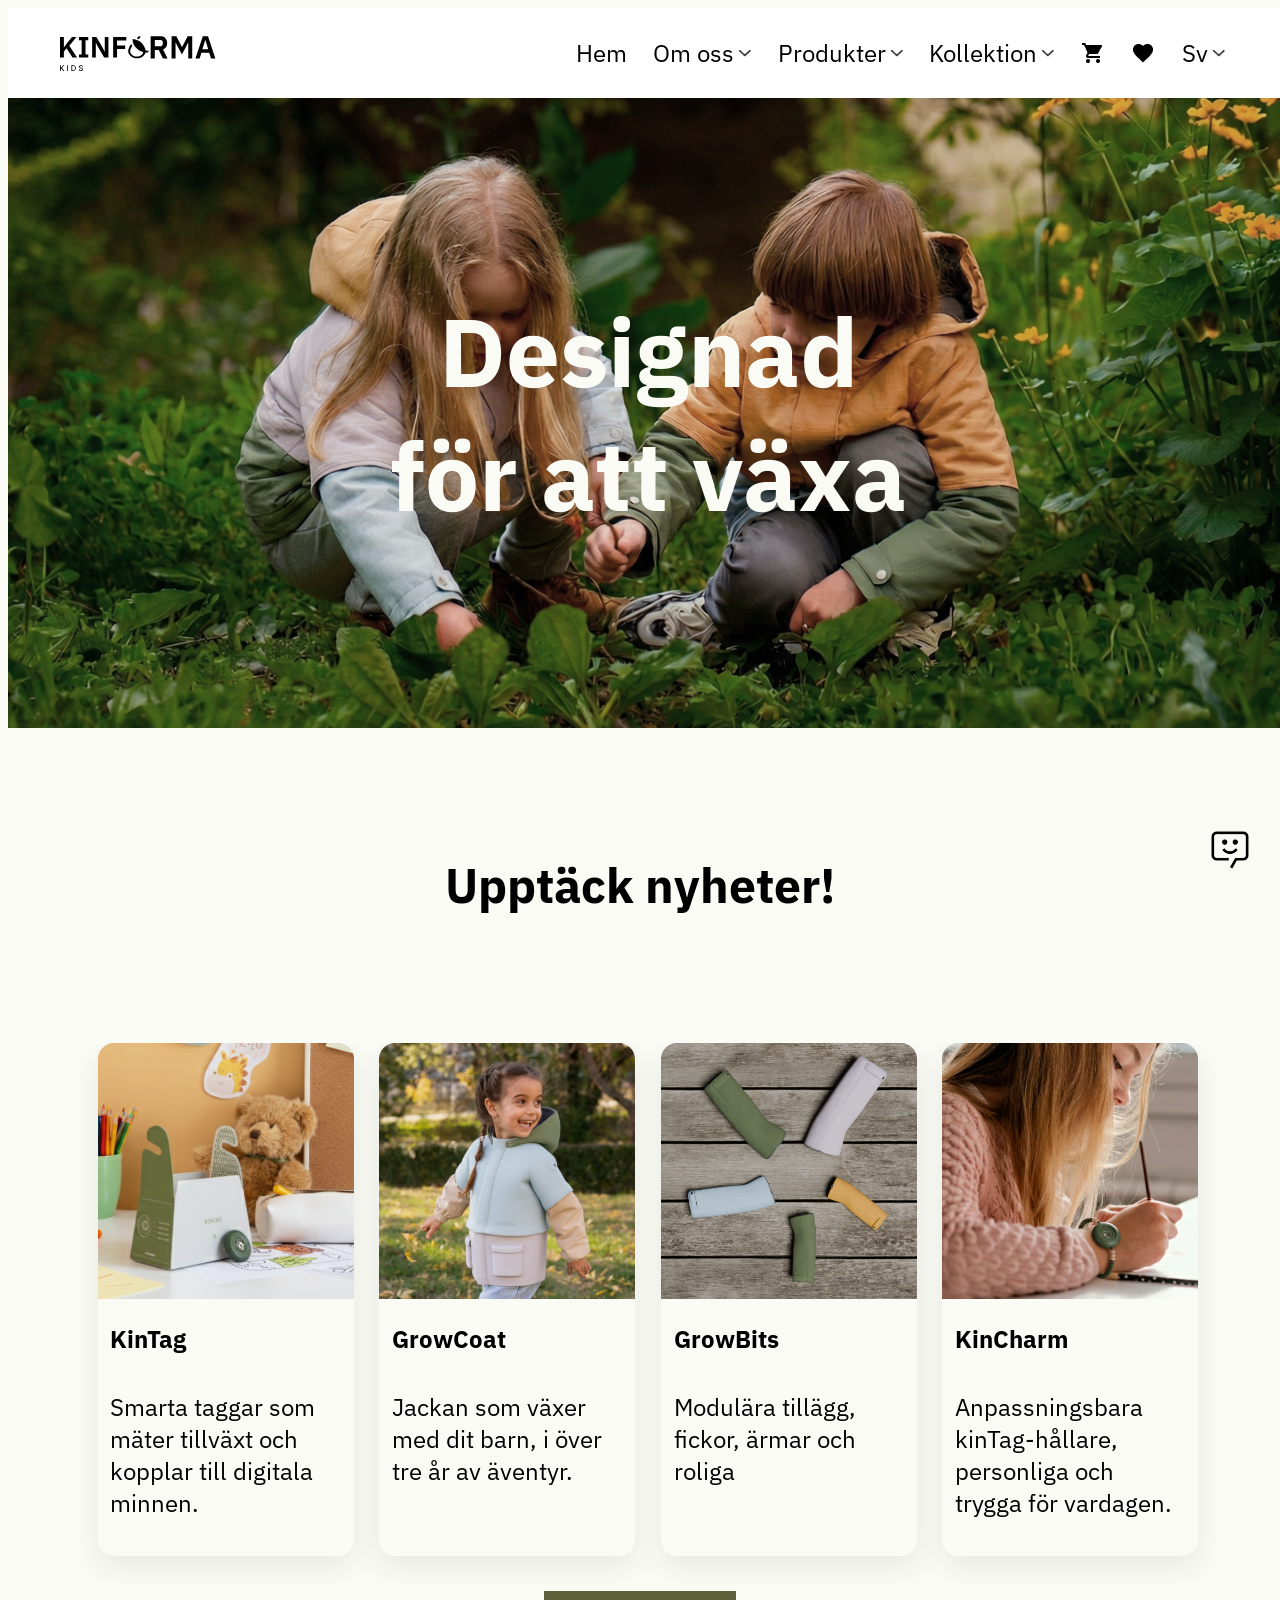
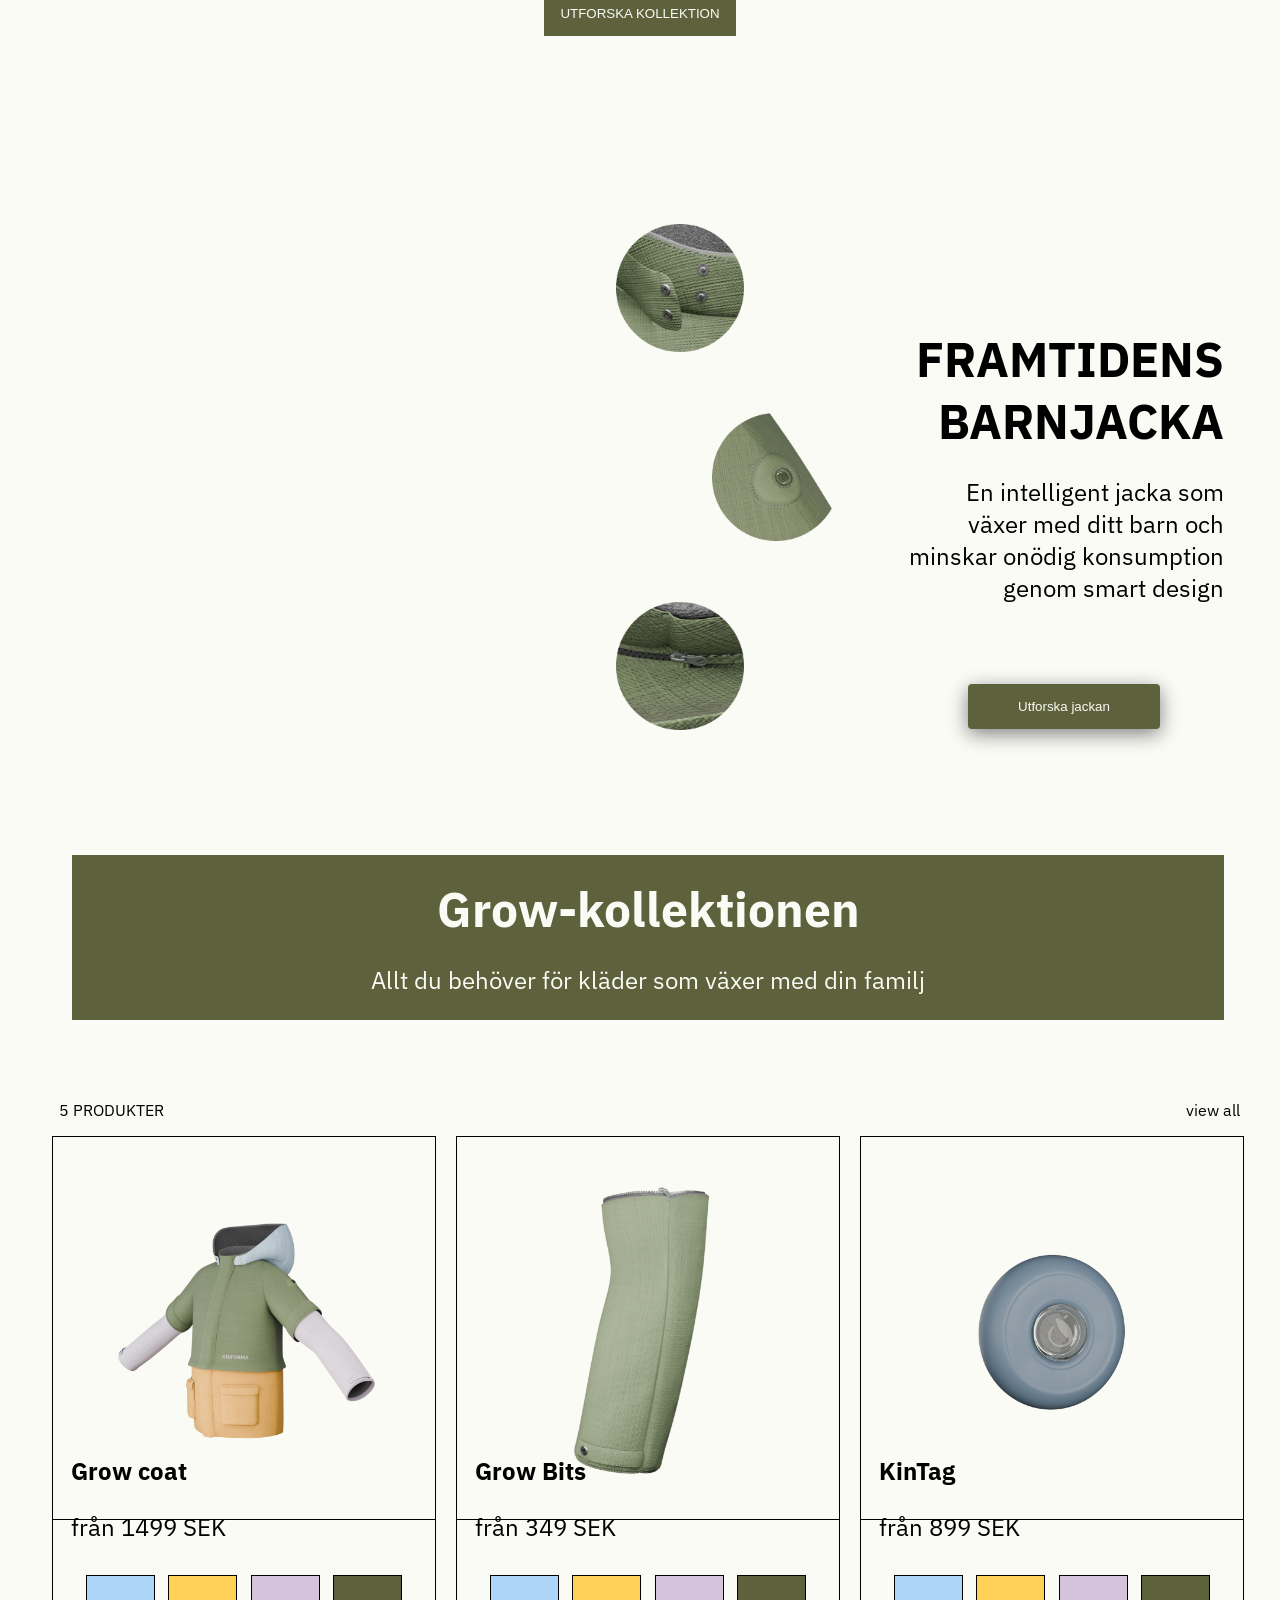
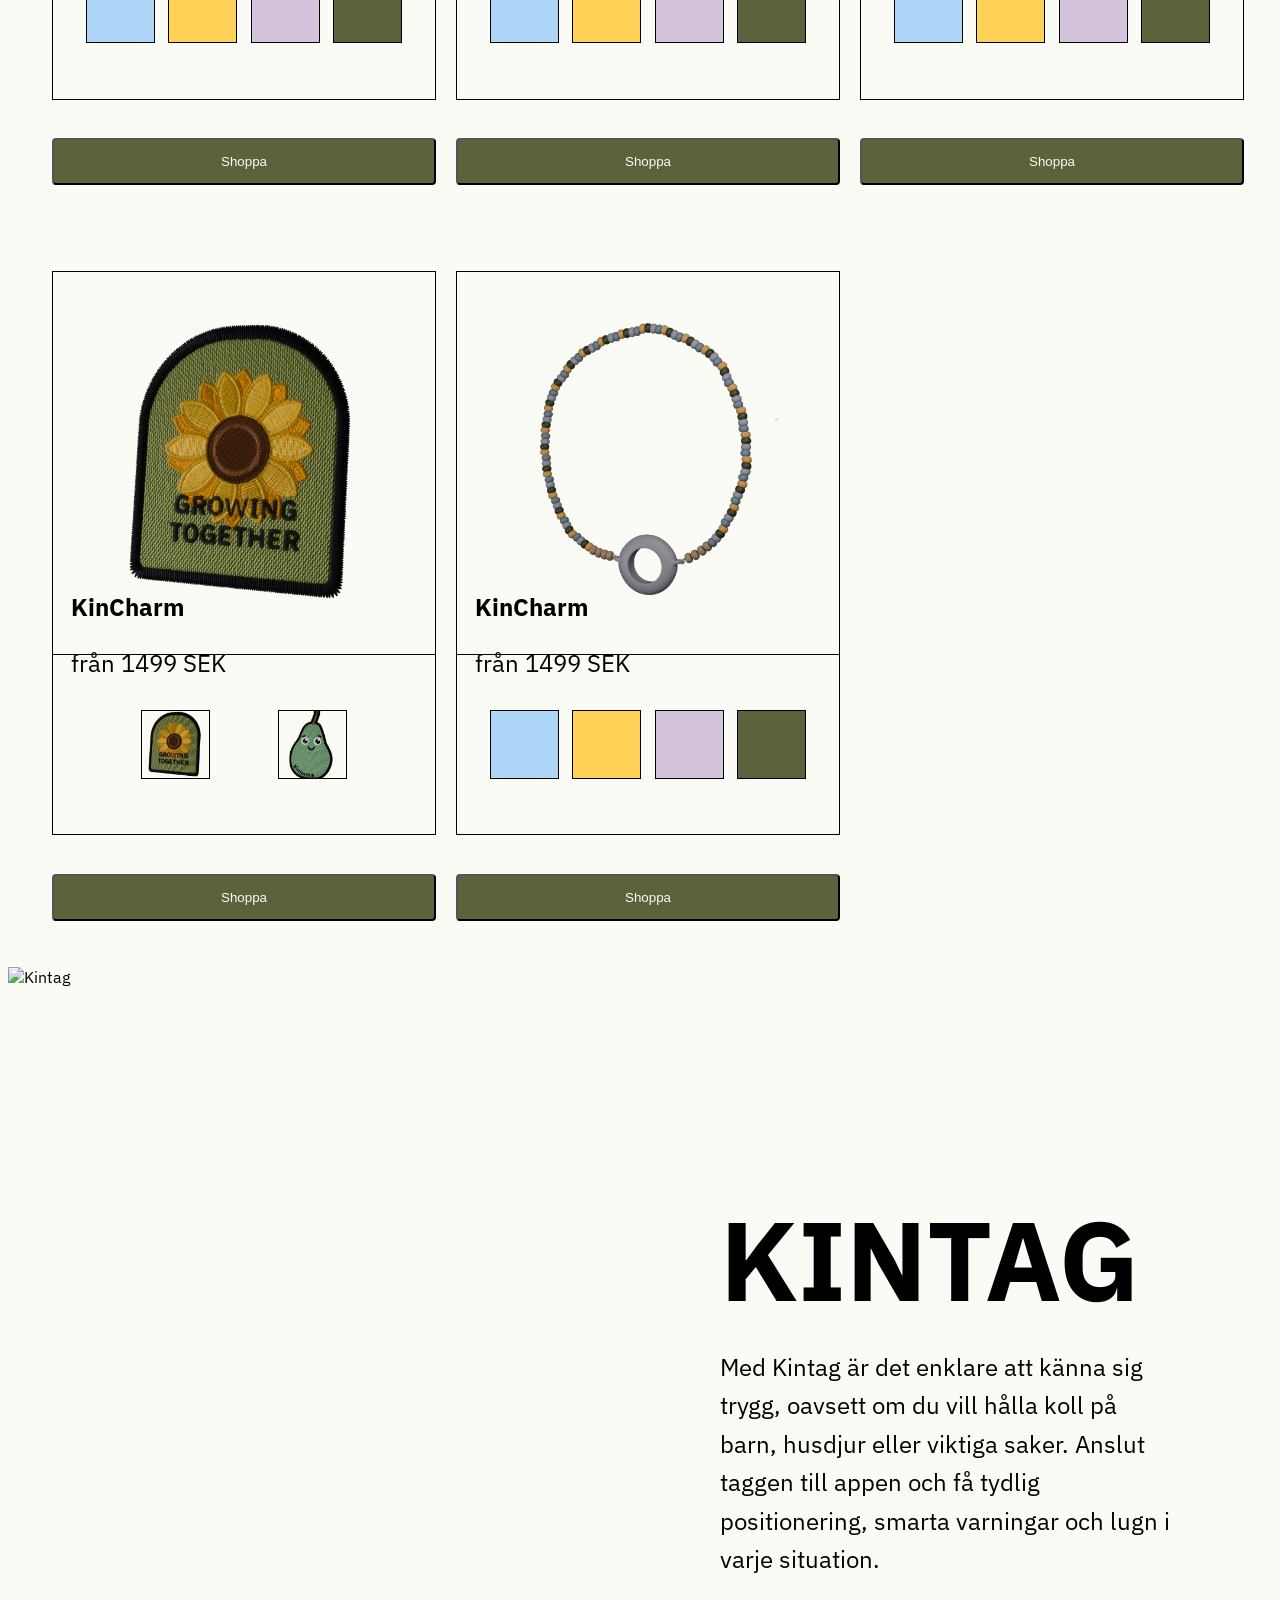
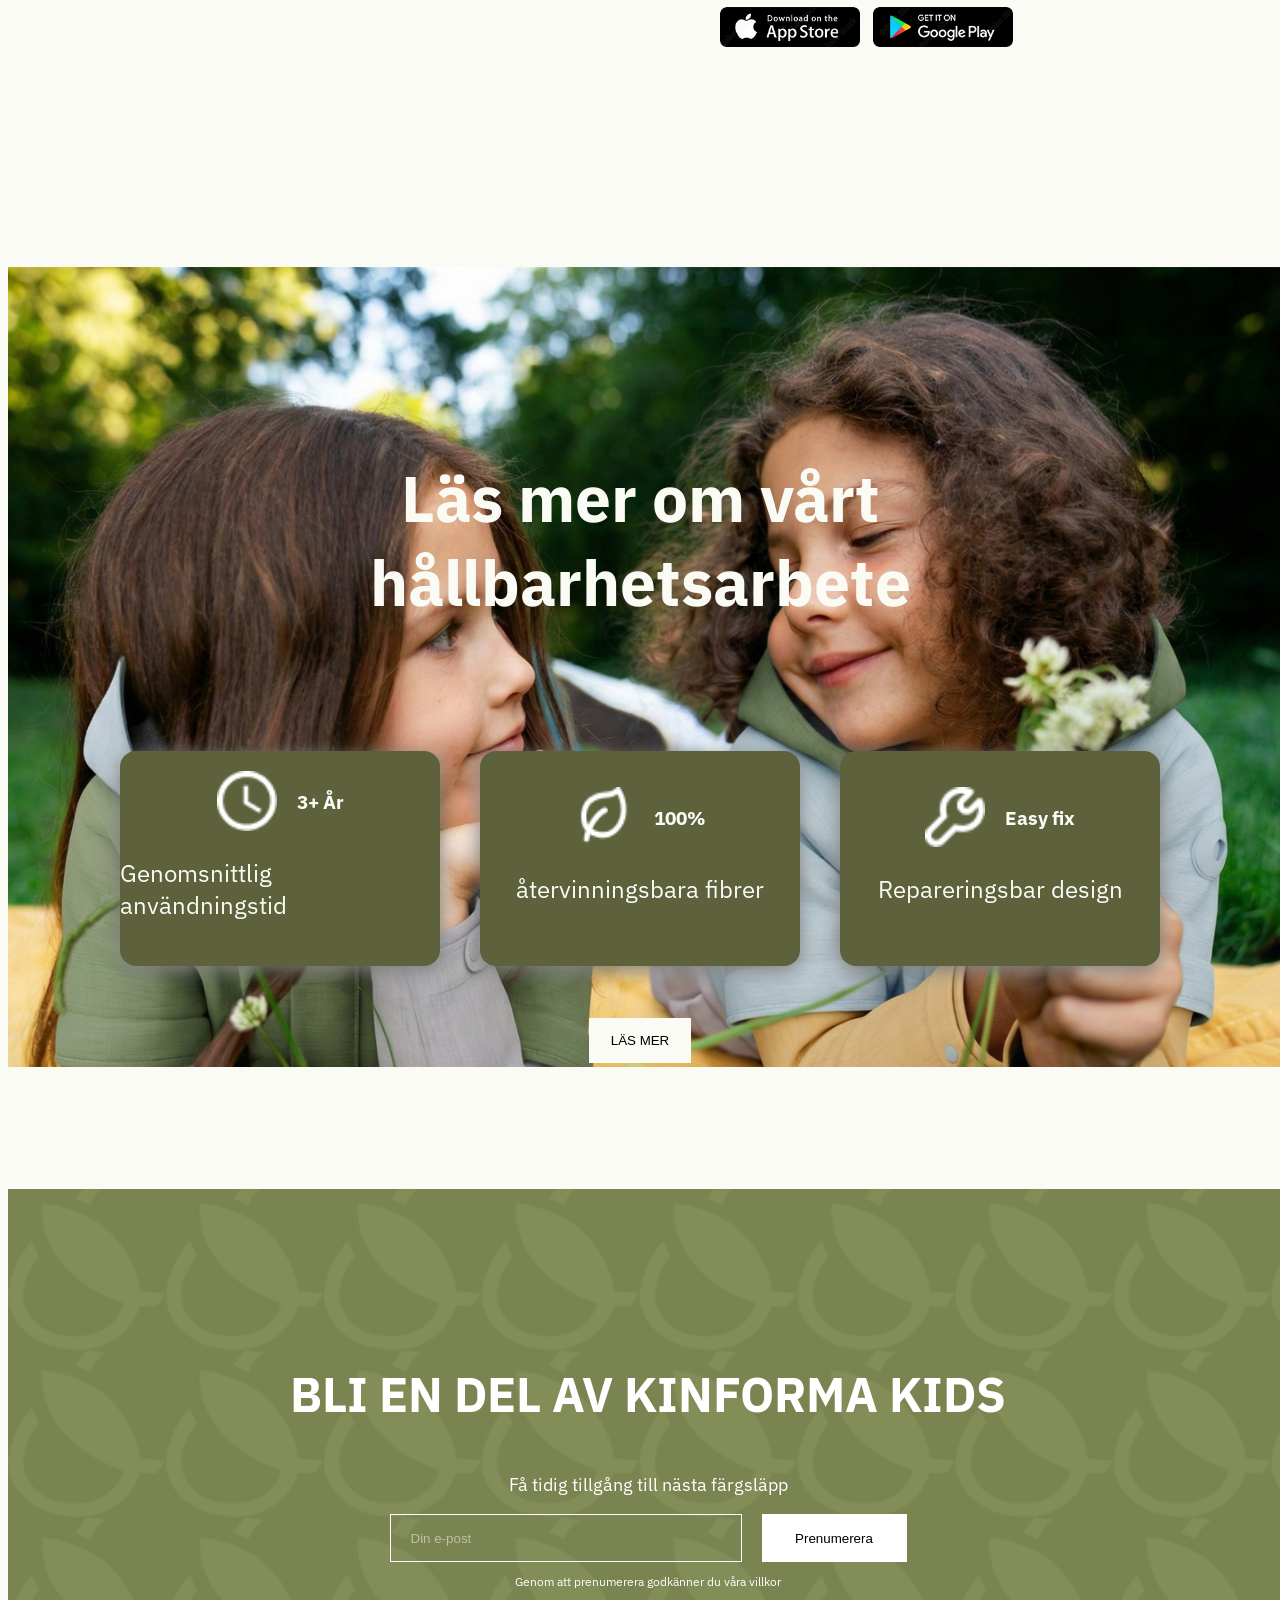
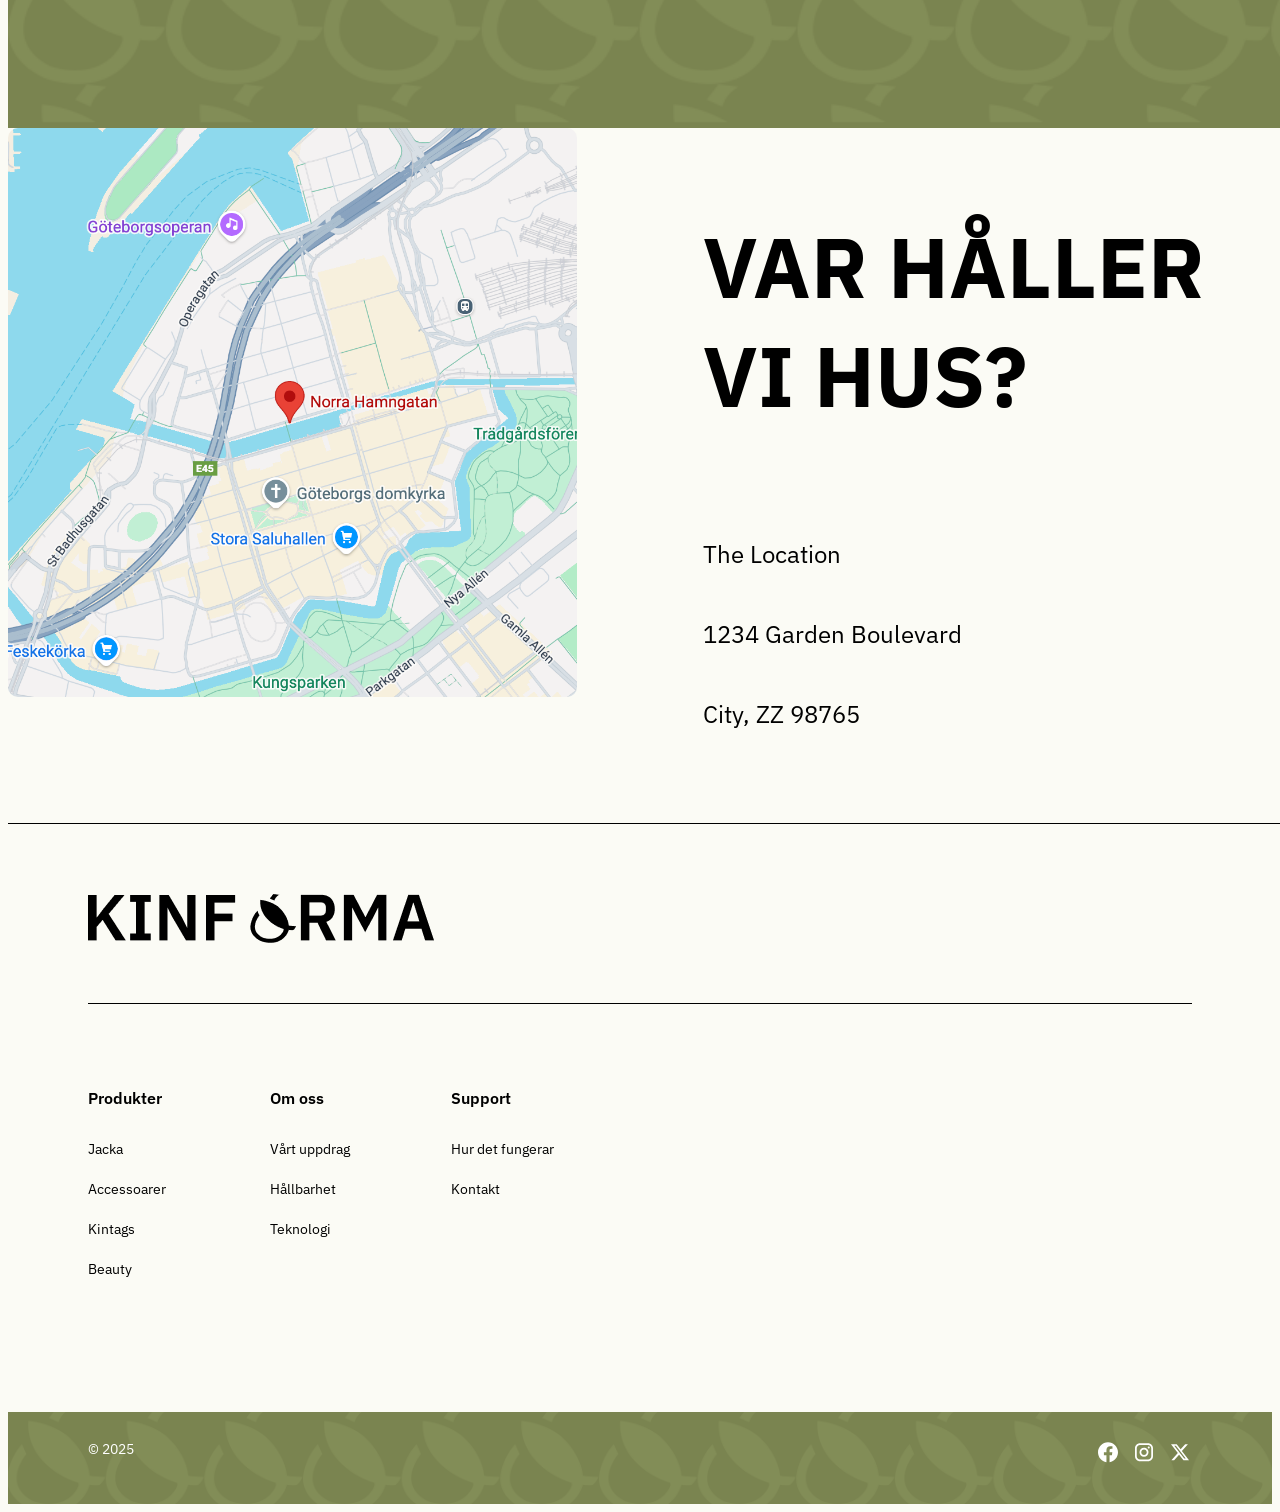
==== commit 11698b11: "Changed text to match design" ====
--- a/index.html
+++ b/index.html
@@ -423,9 +423,7 @@
 
       <section class="newsletter">
         <h3>BLI EN DEL AV KINFORMA KIDS</h3>
-        <p class="newsletterTopText">
-          Var först med att uppleva framtidens barnmode och få exklusiv tillgång
-        </p>
+        <p class="newsletterTopText">Få tidig tillgång till nästa färgsläpp</p>
         <div class="signUp">
           <input id="signUpBox" placeholder="Din e-post" />
           <button>Prenumerera</button>
--- a/style.css
+++ b/style.css
@@ -35,7 +35,7 @@
   justify-content: space-around;
   align-items: center;
   padding-left: 5%;
-  padding-right: 5%;
+  /* padding-right: 5%; */
   z-index: 100;
 }
 
@@ -59,8 +59,8 @@
   width: 80vw;
   height: 7vh;
   border-radius: 40px;
-  padding-left: 40px;
-  padding-right: 40px;
+  padding-left: 20px;
+  padding-right: 20px;
 }
 
 .navFlex img {
@@ -273,7 +273,7 @@
 
 .textAboveProducts p,
 .textAboveProducts a {
-  font-size: 0.5rem;
+  font-size: 0.7rem;
 }
 
 section.produktvisning {
@@ -314,6 +314,11 @@
   margin-bottom: 10%;
 }
 
+.productCard button {
+  margin-top: 10%;
+}
+
+/* Color configurator */
 .configBox {
   border: 1px solid black;
   border-top: none;
@@ -321,6 +326,8 @@
   display: flex;
   justify-content: space-evenly;
   align-items: center;
+  padding-left: 5%;
+  padding-right: 5%;
 }
 
 .colorBox {
@@ -330,19 +337,6 @@
   gap: 10px;
 }
 
-.bildspel {
-  width: 30vw;
-  aspect-ratio: 3/4;
-  margin-bottom: 2.6%;
-}
-
-.bildspelImage {
-  width: 100%;
-  height: auto;
-  object-fit: cover;
-}
-
-/* Color configurator */
 .coatConfigRed,
 .charmConfigRed,
 .bitsConfigRed,
@@ -398,6 +392,26 @@
   background-position: center;
   background-color: transparent !important;
 }
+
+/* Slideshow */
+.bildspel {
+  width: 100vw;
+  aspect-ratio: 3/4;
+  margin-bottom: 2.6%;
+  margin-left: 10%;
+}
+
+.bildspelImage {
+  width: 89%;
+  height: 65vh;
+  object-fit: cover;
+}
+
+#slideshow {
+  transition: opacity 0.5s ease;
+}
+
+/* KIN TAG */
 .greyBox {
   display: none;
 }
@@ -460,9 +474,6 @@
   width: auto;
 }
 
-#slideshow {
-  transition: opacity 0.5s ease;
-}
 /* Section: Hållbarhet */
 .recycle {
   width: 100%;
@@ -597,7 +608,7 @@
 
 /* SECTION: Location */
 section.location {
-  margin: 10%;
+  margin: 5%;
 }
 
 .location h3 {
@@ -610,6 +621,9 @@
   display: flex;
   justify-content: center;
   object-fit: cover;
+  border-radius: 10px;
+  overflow: hidden;
+  margin-bottom: 10%;
 }
 
 /* FOOTER */
--- a/mediaquery.css
+++ b/mediaquery.css
@@ -12,7 +12,7 @@
 
   .desktopNavbar {
     background-color: white;
-    height: 15vh;
+    height: 10vh;
     width: 100vw;
     display: flex;
     justify-content: space-around;
@@ -66,6 +66,10 @@
     width: 100%;
     display: flex;
     justify-content: center;
+  }
+
+  .headerText h2 {
+    font-size: 6rem;
   }
 
   .hero-knapp {
@@ -108,7 +112,7 @@
 
   .sectionJacka {
     margin-bottom: 0%;
-    height: 57.5vh;
+    height: 70vh;
     overflow: visible;
     margin-top: 0%;
     background-image: url("produkter/produktbild_jacka_snurr.gif");
@@ -181,8 +185,18 @@
   }
 
   .divTextProduktvisning h2 {
-    margin-top: 0;
+    margin-top: 2%;
     margin-bottom: 0;
+    font-size: 3rem;
+  }
+
+  .textAboveProducts {
+    margin-left: 4%;
+  }
+
+  .textAboveProducts p,
+  .textAboveProducts a {
+    font-size: 1rem;
   }
 
   section.produktvisning {
@@ -201,6 +215,7 @@
   p {
     font-size: 1.5rem;
   }
+
   .produktText {
     top: 43%;
   }
@@ -210,6 +225,20 @@
     width: 100%;
     aspect-ratio: 1;
   }
+
+  .bildspel {
+    width: 30vw;
+    aspect-ratio: 3/4;
+    margin-bottom: 2.6%;
+    margin-left: 0%;
+  }
+
+  .bildspelImage {
+    width: 100%;
+    height: 74vh;
+    object-fit: cover;
+  }
+
   .greyBox {
     display: inline-block;
     background-color: grey;
@@ -259,7 +288,7 @@
   .recycleHeader {
     color: var(--background-color);
     font-size: 4rem;
-    margin-top: 10%;
+    margin-top: 15%;
   }
 
   .recycleBackground {
@@ -289,8 +318,7 @@
   }
 
   .readMore {
-    width: 15vw;
-    height: 7vh;
+    width: 8vw;
     border: none;
   }
 
@@ -312,7 +340,7 @@
   .textLocation {
     display: flex;
     flex-direction: column;
-    justify-content: center;
+    justify-content: start;
     width: 50vw;
     aspect-ratio: 1;
     margin-left: 10%;
